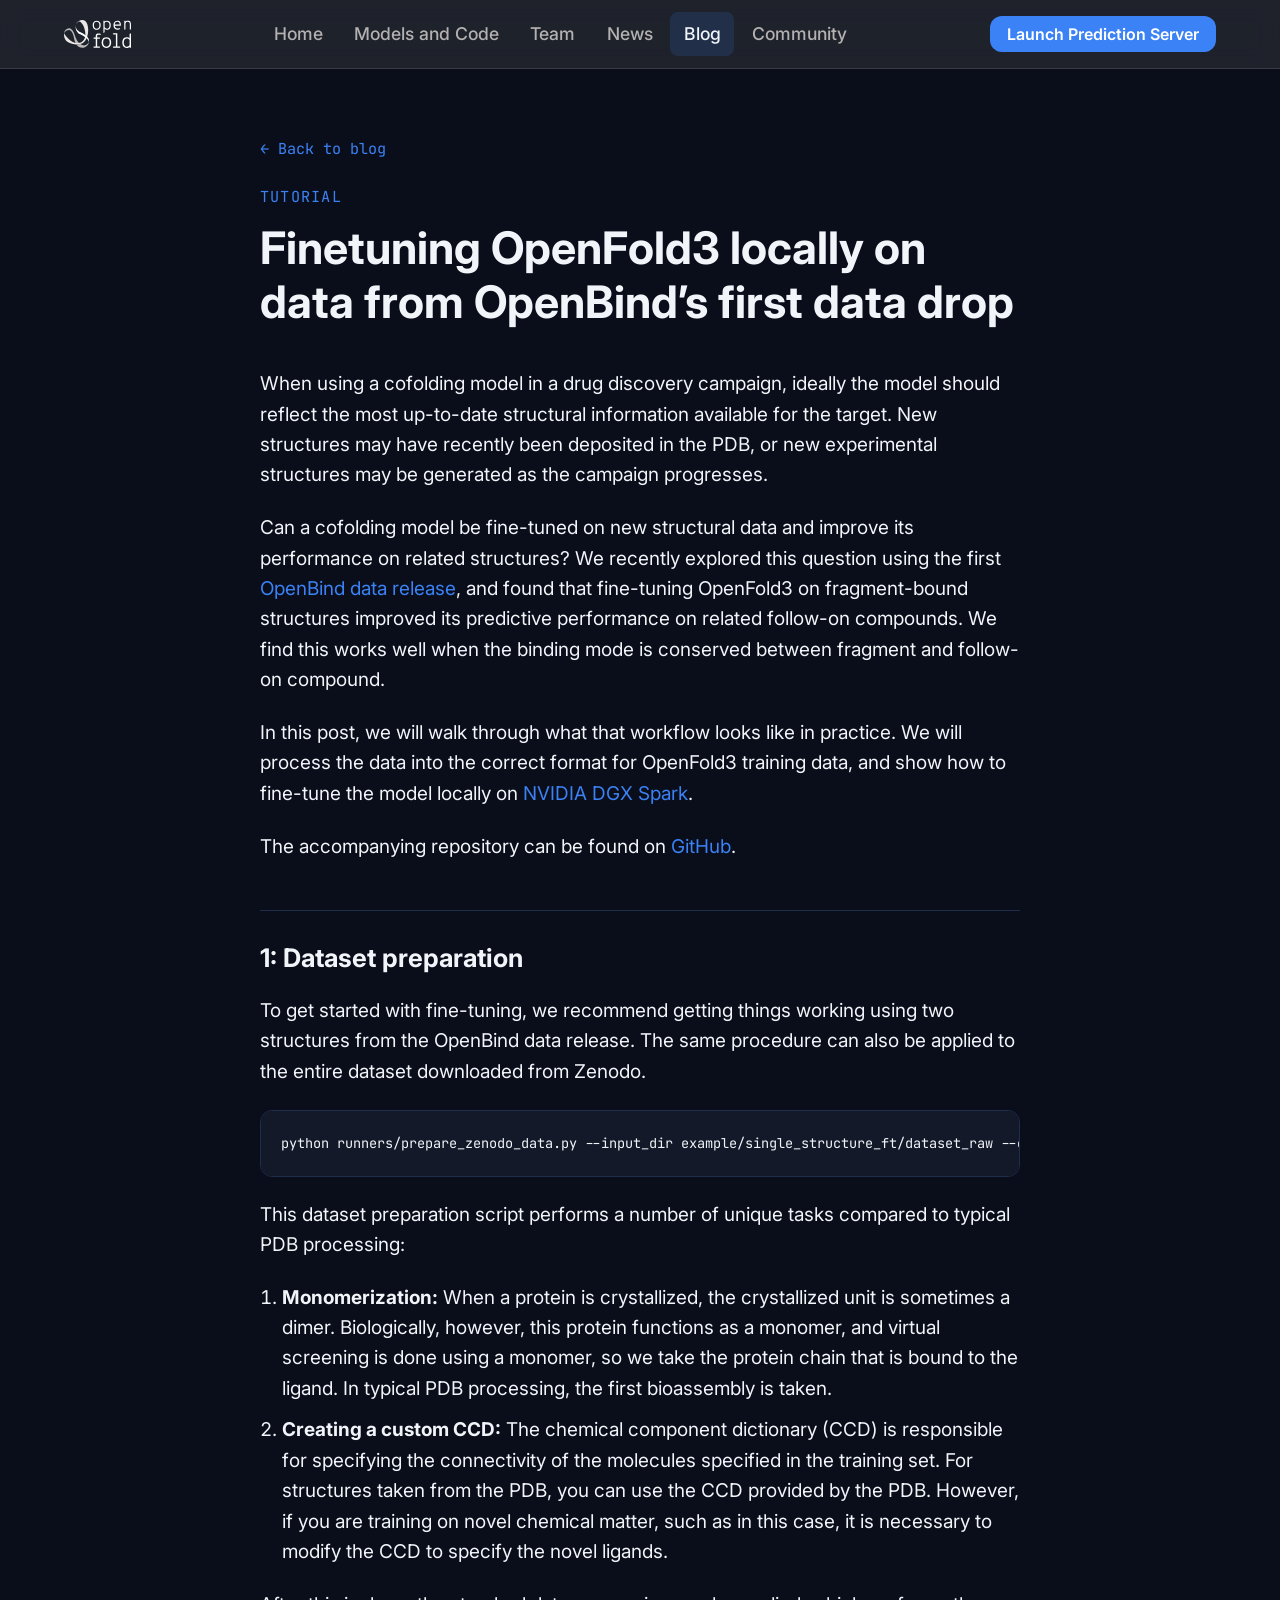
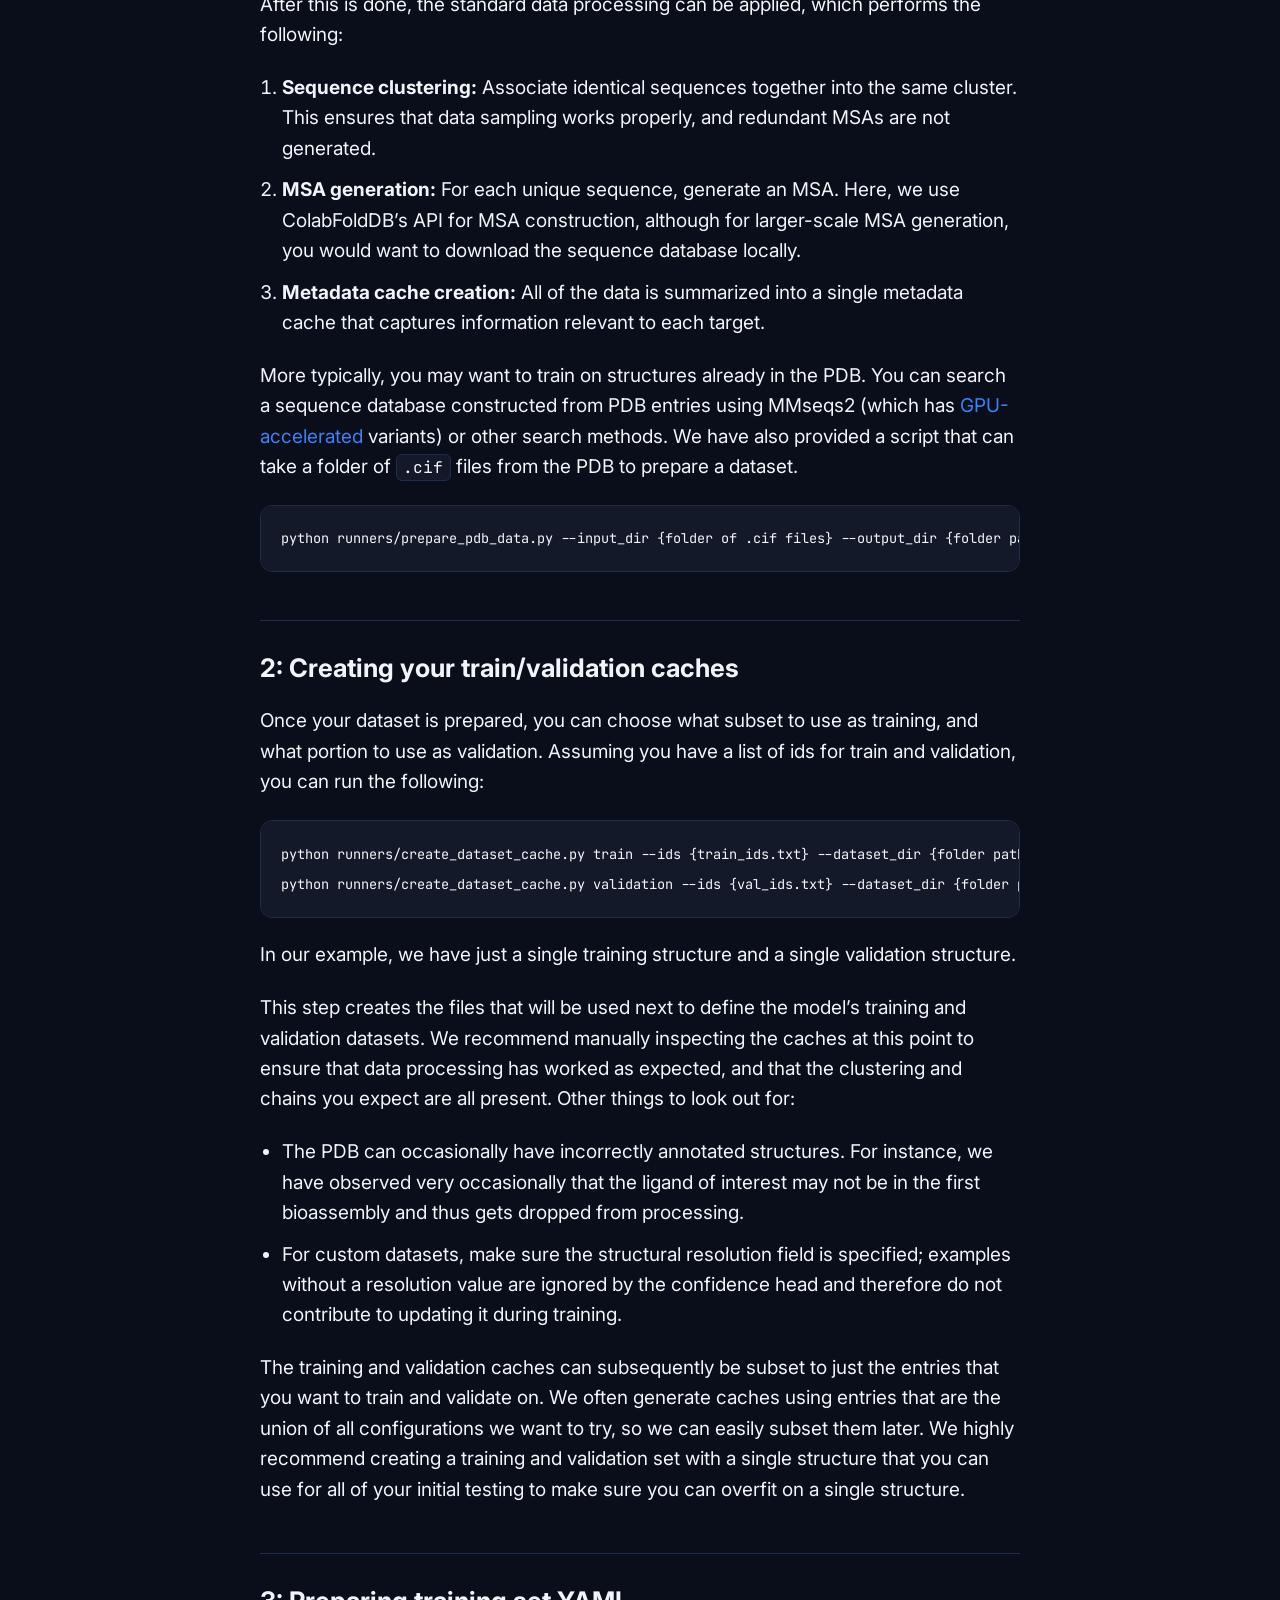
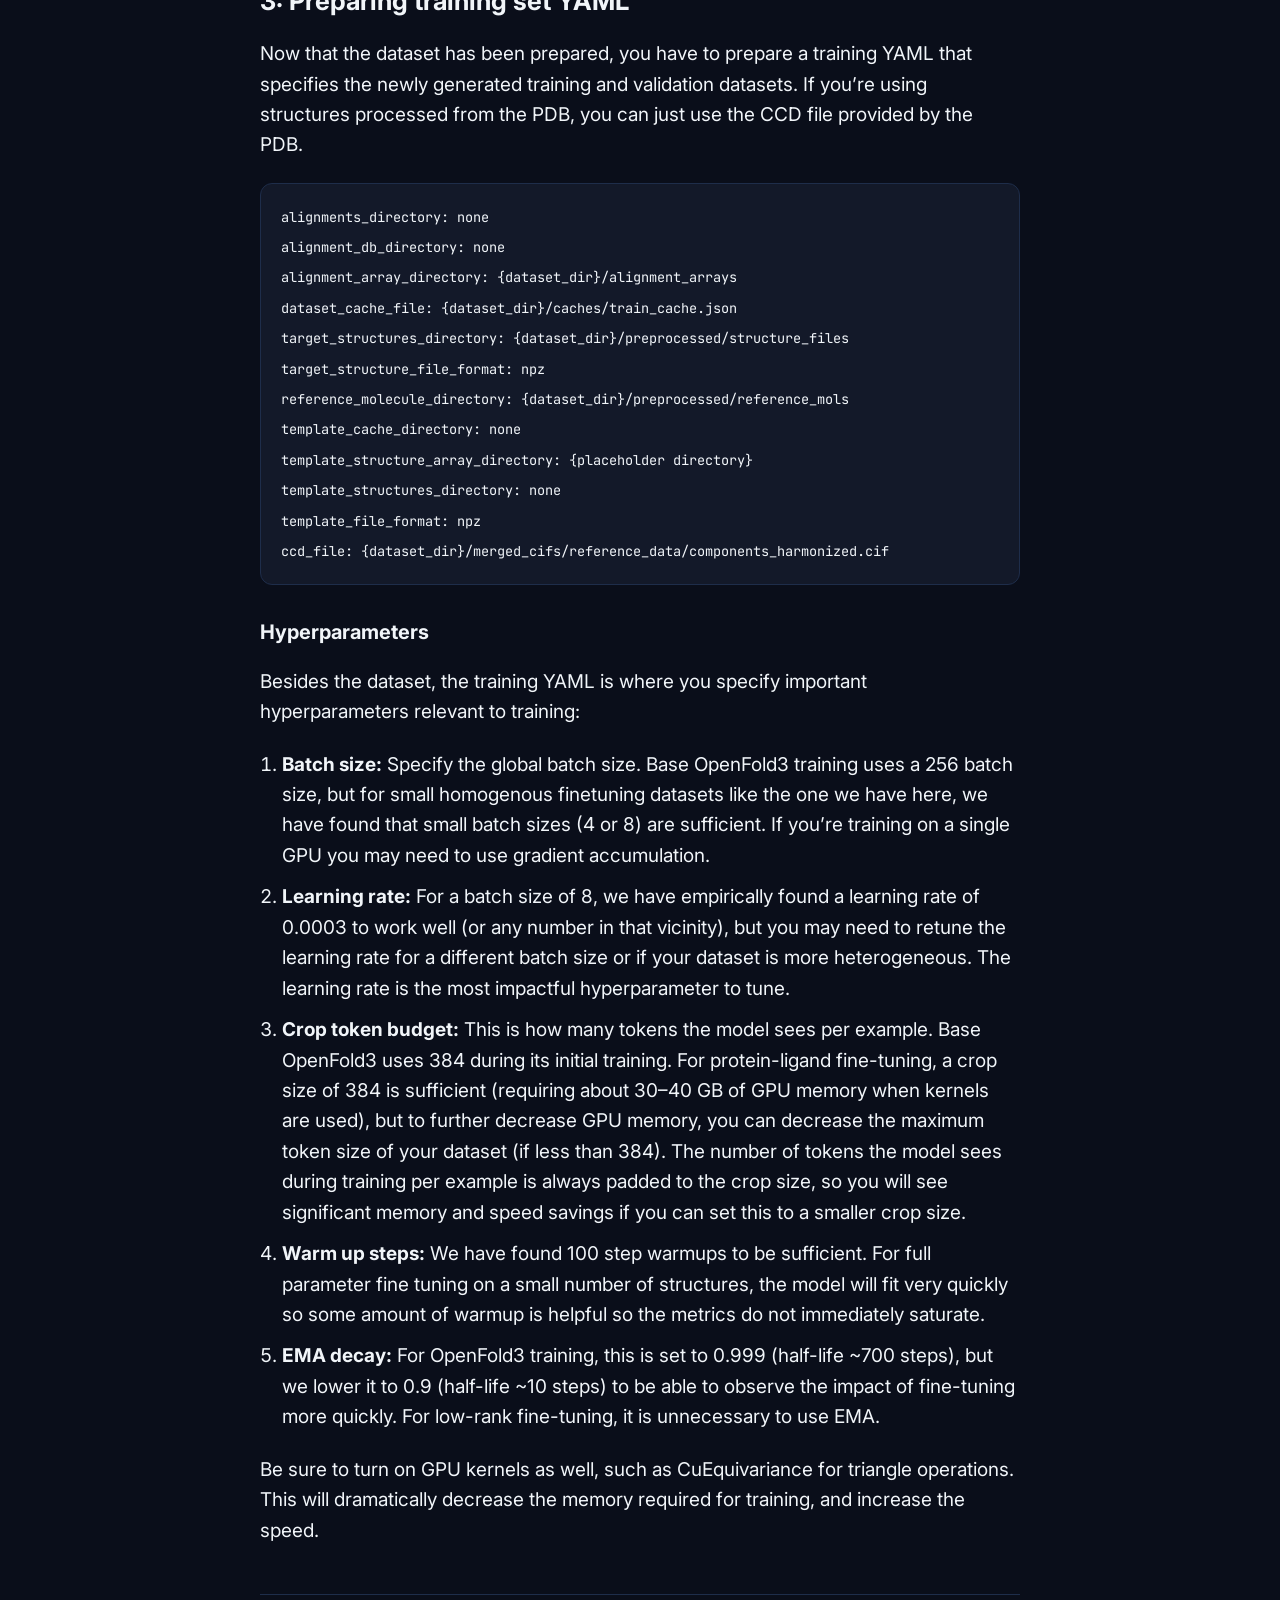
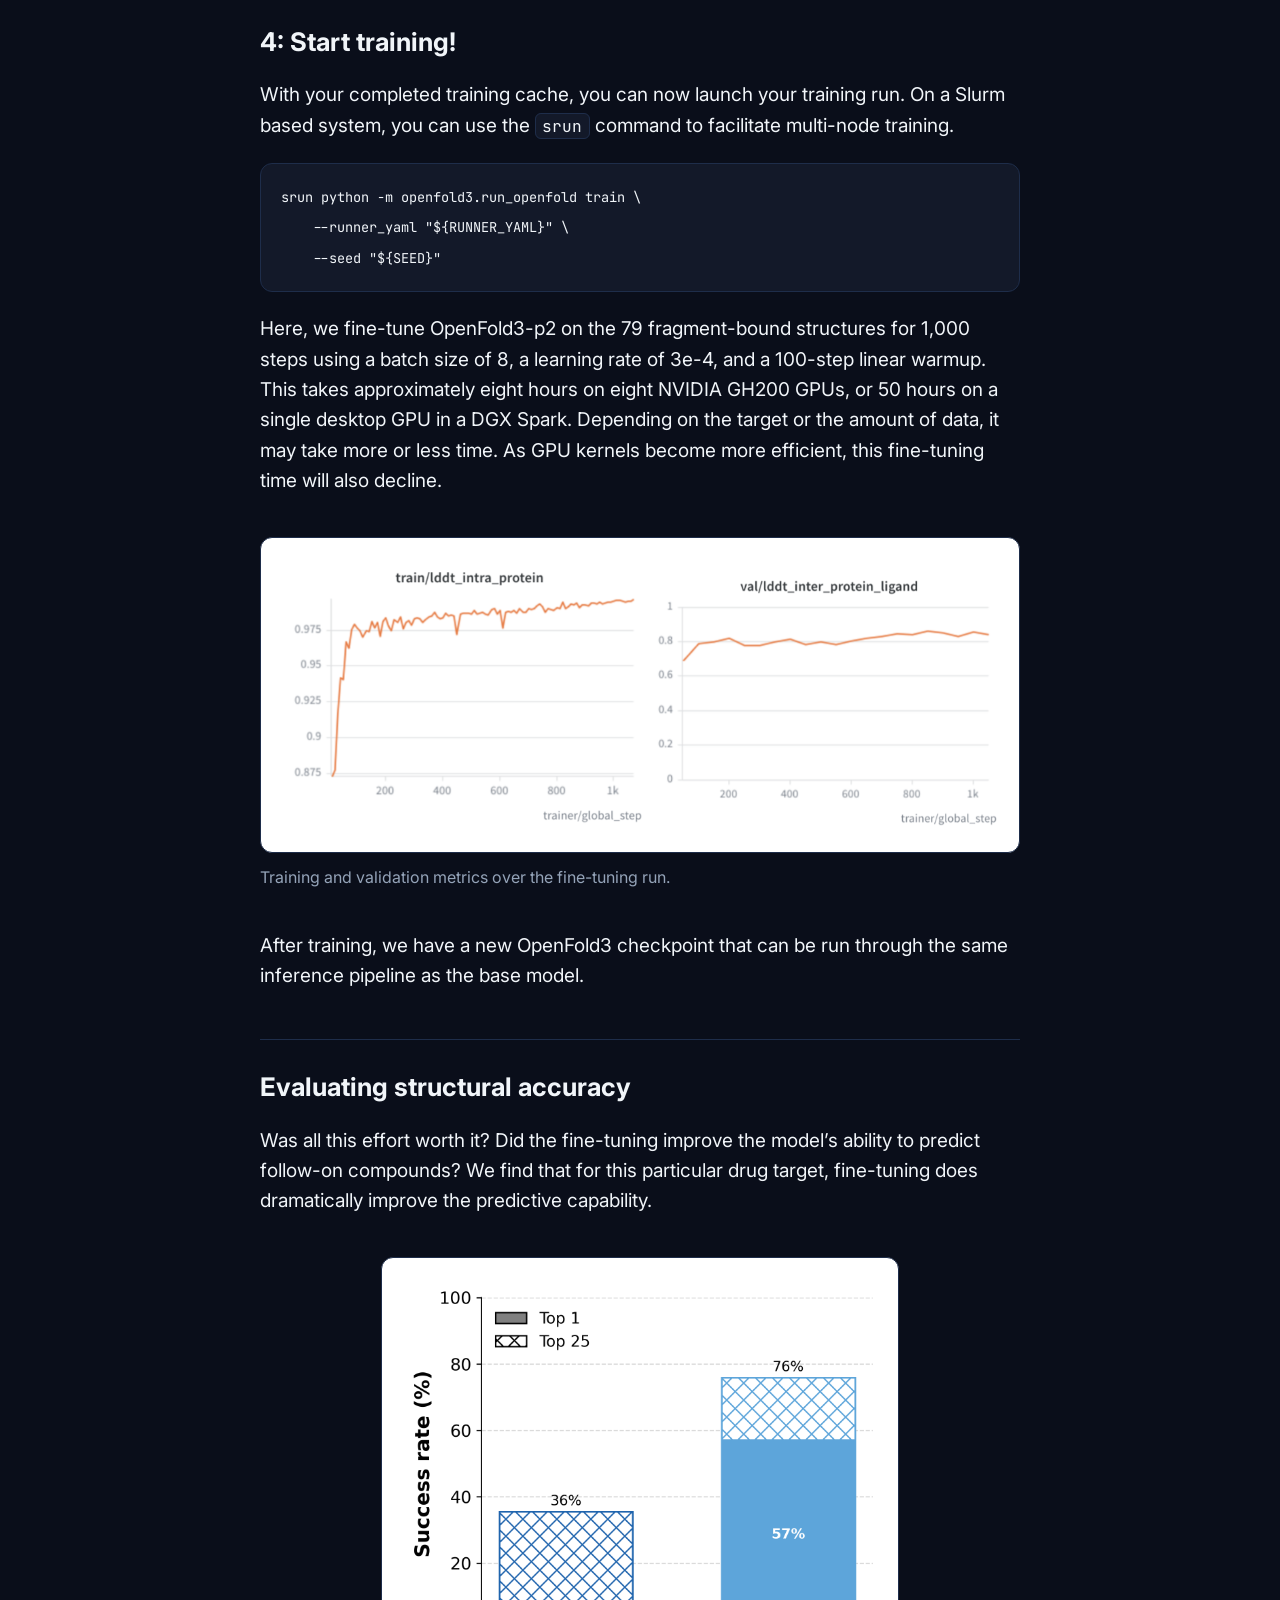
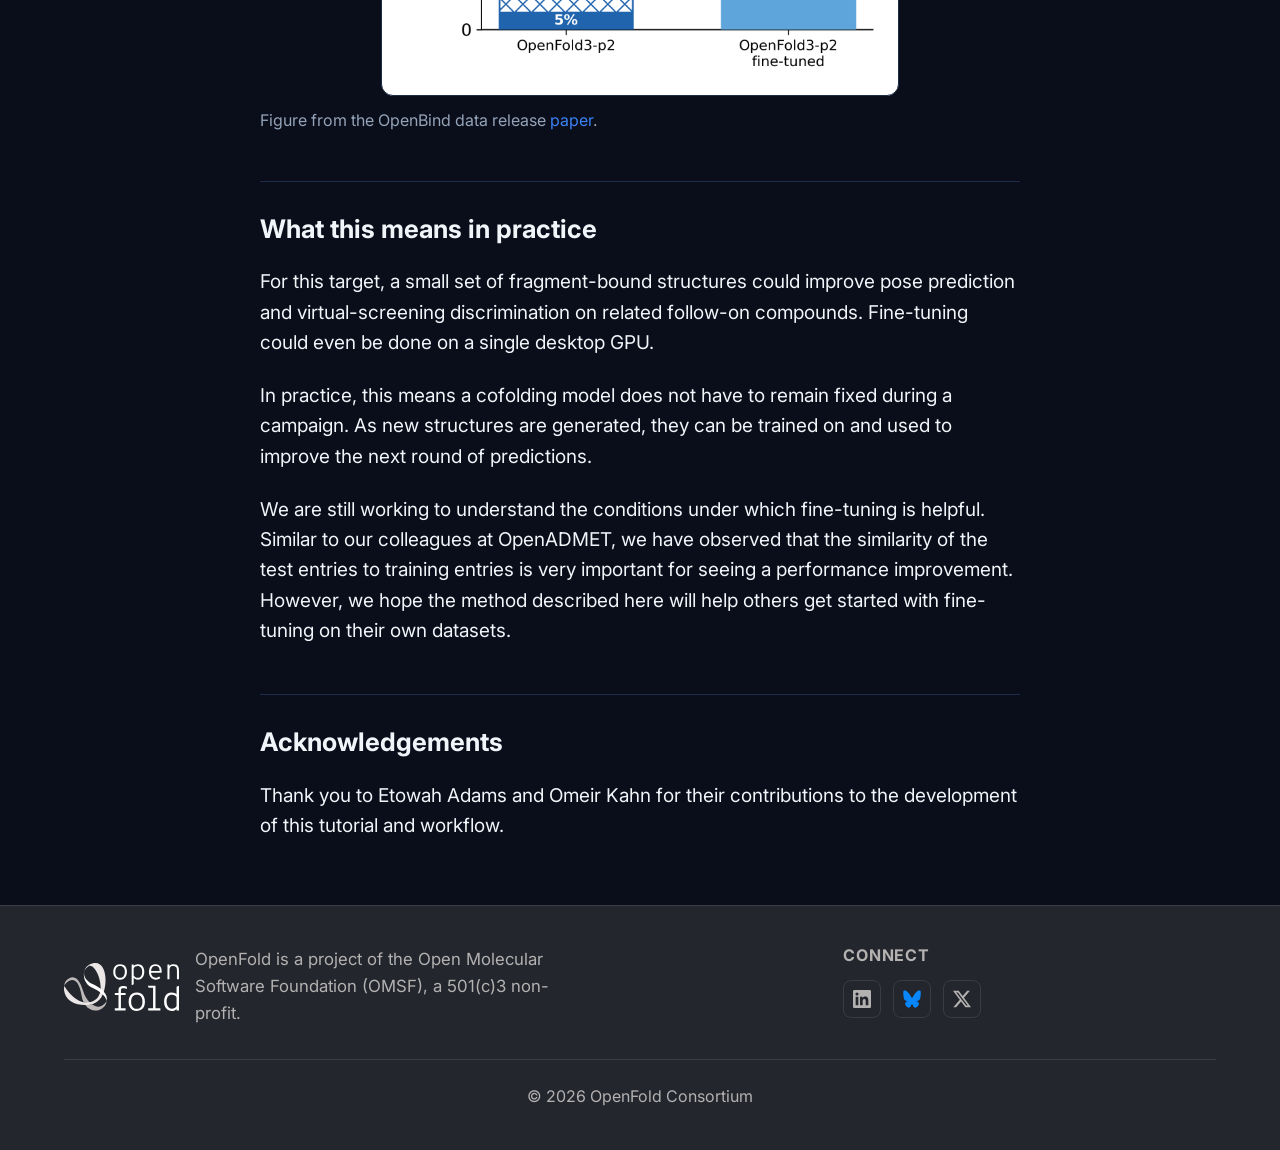
==== blog-finetuning-openfold3.html @ e6aee851 "Correct the fine-tuning learning rate to 3e-4 The training-run paragraph said 1e-3, contradicting th" ====
<!DOCTYPE html>
<html lang="en">
<head>
  <meta charset="UTF-8">
  <meta name="viewport" content="width=device-width, initial-scale=1.0">
  <title>Finetuning OpenFold3 locally on data from OpenBind&rsquo;s first data drop | OpenFold</title>
  <meta name="description" content="A tutorial on finetuning OpenFold3 locally on data from OpenBind's first data drop: dataset preparation, train/validation caches, training YAML, hyperparameters, and results.">
  <link rel="stylesheet" href="styles/main.css">
  <link rel="stylesheet" href="styles/nav.css">
</head>
<body>

<!-- ===================== NAV ===================== -->
<nav class="site-nav">
  <div class="site-nav__inner">
    <a class="site-nav__brand" href="index.html" aria-label="OpenFold home">
      <img src="assets/openFold-logo/white/svg/OpenFold-white.svg" alt="OpenFold">
    </a>
    <button class="site-nav__toggle" type="button" aria-label="Toggle navigation" aria-expanded="false" aria-controls="primary-menu">
      <span></span><span></span><span></span>
    </button>
    <div class="site-nav__menu" id="primary-menu">
      <ul class="site-nav__links">
        <li><a href="index.html">Home</a></li>
        <li><a href="science.html">Models and Code</a></li>
        <li><a href="team.html">Team</a></li>
        <li><a href="news.html">News</a></li>
        <li><a href="blog.html" class="is-active" aria-current="page">Blog</a></li>
        <li><a href="community.html">Community</a></li>
      </ul>
      <div class="site-nav__right">
        <a class="btn btn--primary btn--sm" href="https://portal.openfold.io/" target="_blank" rel="noopener noreferrer">Launch Prediction Server</a>
      </div>
    </div>
  </div>
</nav>

<main>
  <section class="section">
    <div class="container">
      <article class="article">
        <a class="article__back" href="blog.html">&larr; Back to blog</a>

        <header class="article__head">
          <span class="eyebrow">Tutorial</span>
          <h1>Finetuning OpenFold3 locally on data from OpenBind&rsquo;s first data drop</h1>
        </header>

        <div class="article__body">
          <p>When using a cofolding model in a drug discovery campaign, ideally the model should reflect the most up-to-date structural information available for the target. New structures may have recently been deposited in the PDB, or new experimental structures may be generated as the campaign progresses.</p>

          <p>Can a cofolding model be fine-tuned on new structural data and improve its performance on related structures? We recently explored this question using the first <a href="https://www.biorxiv.org/content/10.64898/2026.08.27.747600v1" target="_blank" rel="noopener noreferrer">OpenBind data release</a>, and found that fine-tuning OpenFold3 on fragment-bound structures improved its predictive performance on related follow-on compounds. We find this works well when the binding mode is conserved between fragment and follow-on compound.</p>

          <p>In this post, we will walk through what that workflow looks like in practice. We will process the data into the correct format for OpenFold3 training data, and show how to fine-tune the model locally on <a href="https://www.nvidia.com/en-us/products/workstations/dgx-spark/" target="_blank" rel="noopener noreferrer">NVIDIA DGX Spark</a>.</p>

          <p>The accompanying repository can be found on <a href="https://github.com/aqlaboratory/openfold3-finetuning-example" target="_blank" rel="noopener noreferrer">GitHub</a>.</p>

          <h2>1: Dataset preparation</h2>

          <p>To get started with fine-tuning, we recommend getting things working using two structures from the OpenBind data release. The same procedure can also be applied to the entire dataset downloaded from Zenodo.</p>

<pre><code>python runners/prepare_zenodo_data.py --input_dir example/single_structure_ft/dataset_raw --output_dir {folder path}</code></pre>

          <p>This dataset preparation script performs a number of unique tasks compared to typical PDB processing:</p>

          <ol>
            <li><strong>Monomerization:</strong> When a protein is crystallized, the crystallized unit is sometimes a dimer. Biologically, however, this protein functions as a monomer, and virtual screening is done using a monomer, so we take the protein chain that is bound to the ligand. In typical PDB processing, the first bioassembly is taken.</li>
            <li><strong>Creating a custom CCD:</strong> The chemical component dictionary (CCD) is responsible for specifying the connectivity of the molecules specified in the training set. For structures taken from the PDB, you can use the CCD provided by the PDB. However, if you are training on novel chemical matter, such as in this case, it is necessary to modify the CCD to specify the novel ligands.</li>
          </ol>

          <p>After this is done, the standard data processing can be applied, which performs the following:</p>

          <ol>
            <li><strong>Sequence clustering:</strong> Associate identical sequences together into the same cluster. This ensures that data sampling works properly, and redundant MSAs are not generated.</li>
            <li><strong>MSA generation:</strong> For each unique sequence, generate an MSA. Here, we use ColabFoldDB&rsquo;s API for MSA construction, although for larger-scale MSA generation, you would want to download the sequence database locally.</li>
            <li><strong>Metadata cache creation:</strong> All of the data is summarized into a single metadata cache that captures information relevant to each target.</li>
          </ol>

          <p>More typically, you may want to train on structures already in the PDB. You can search a sequence database constructed from PDB entries using MMseqs2 (which has <a href="https://developer.nvidia.com/blog/boost-alphafold2-protein-structure-prediction-with-gpu-accelerated-mmseqs2/" target="_blank" rel="noopener noreferrer">GPU-accelerated</a> variants) or other search methods. We have also provided a script that can take a folder of <code>.cif</code> files from the PDB to prepare a dataset.</p>

<pre><code>python runners/prepare_pdb_data.py --input_dir {folder of .cif files} --output_dir {folder path}</code></pre>

          <h2>2: Creating your train/validation caches</h2>

          <p>Once your dataset is prepared, you can choose what subset to use as training, and what portion to use as validation. Assuming you have a list of ids for train and validation, you can run the following:</p>

<pre><code>python runners/create_dataset_cache.py train --ids {train_ids.txt} --dataset_dir {folder path}
python runners/create_dataset_cache.py validation --ids {val_ids.txt} --dataset_dir {folder path}</code></pre>

          <p>In our example, we have just a single training structure and a single validation structure.</p>

          <p>This step creates the files that will be used next to define the model&rsquo;s training and validation datasets. We recommend manually inspecting the caches at this point to ensure that data processing has worked as expected, and that the clustering and chains you expect are all present. Other things to look out for:</p>

          <ul>
            <li>The PDB can occasionally have incorrectly annotated structures. For instance, we have observed very occasionally that the ligand of interest may not be in the first bioassembly and thus gets dropped from processing.</li>
            <li>For custom datasets, make sure the structural resolution field is specified; examples without a resolution value are ignored by the confidence head and therefore do not contribute to updating it during training.</li>
          </ul>

          <p>The training and validation caches can subsequently be subset to just the entries that you want to train and validate on. We often generate caches using entries that are the union of all configurations we want to try, so we can easily subset them later. We highly recommend creating a training and validation set with a single structure that you can use for all of your initial testing to make sure you can overfit on a single structure.</p>

          <h2>3: Preparing training set YAML</h2>

          <p>Now that the dataset has been prepared, you have to prepare a training YAML that specifies the newly generated training and validation datasets. If you&rsquo;re using structures processed from the PDB, you can just use the CCD file provided by the PDB.</p>

<pre><code>alignments_directory: none
alignment_db_directory: none
alignment_array_directory: {dataset_dir}/alignment_arrays
dataset_cache_file: {dataset_dir}/caches/train_cache.json
target_structures_directory: {dataset_dir}/preprocessed/structure_files
target_structure_file_format: npz
reference_molecule_directory: {dataset_dir}/preprocessed/reference_mols
template_cache_directory: none
template_structure_array_directory: {placeholder directory}
template_structures_directory: none
template_file_format: npz
ccd_file: {dataset_dir}/merged_cifs/reference_data/components_harmonized.cif</code></pre>

          <h3>Hyperparameters</h3>

          <p>Besides the dataset, the training YAML is where you specify important hyperparameters relevant to training:</p>

          <ol>
            <li><strong>Batch size:</strong> Specify the global batch size. Base OpenFold3 training uses a 256 batch size, but for small homogenous finetuning datasets like the one we have here, we have found that small batch sizes (4 or 8) are sufficient. If you&rsquo;re training on a single GPU you may need to use gradient accumulation.</li>
            <li><strong>Learning rate:</strong> For a batch size of 8, we have empirically found a learning rate of 0.0003 to work well (or any number in that vicinity), but you may need to retune the learning rate for a different batch size or if your dataset is more heterogeneous. The learning rate is the most impactful hyperparameter to tune.</li>
            <li><strong>Crop token budget:</strong> This is how many tokens the model sees per example. Base OpenFold3 uses 384 during its initial training. For protein-ligand fine-tuning, a crop size of 384 is sufficient (requiring about 30&ndash;40 GB of GPU memory when kernels are used), but to further decrease GPU memory, you can decrease the maximum token size of your dataset (if less than 384). The number of tokens the model sees during training per example is always padded to the crop size, so you will see significant memory and speed savings if you can set this to a smaller crop size.</li>
            <li><strong>Warm up steps:</strong> We have found 100 step warmups to be sufficient. For full parameter fine tuning on a small number of structures, the model will fit very quickly so some amount of warmup is helpful so the metrics do not immediately saturate.</li>
            <li><strong>EMA decay:</strong> For OpenFold3 training, this is set to 0.999 (half-life ~700 steps), but we lower it to 0.9 (half-life ~10 steps) to be able to observe the impact of fine-tuning more quickly. For low-rank fine-tuning, it is unnecessary to use EMA.</li>
          </ol>

          <p>Be sure to turn on GPU kernels as well, such as CuEquivariance for triangle operations. This will dramatically decrease the memory required for training, and increase the speed.</p>

          <h2>4: Start training!</h2>

          <p>With your completed training cache, you can now launch your training run. On a Slurm based system, you can use the <code>srun</code> command to facilitate multi-node training.</p>

<pre><code>srun python -m openfold3.run_openfold train \
    --runner_yaml "${RUNNER_YAML}" \
    --seed "${SEED}"</code></pre>

          <p>Here, we fine-tune OpenFold3-p2 on the 79 fragment-bound structures for 1,000 steps using a batch size of 8, a learning rate of 3e-4, and a 100-step linear warmup. This takes approximately eight hours on eight NVIDIA GH200 GPUs, or 50 hours on a single desktop GPU in a DGX Spark. Depending on the target or the amount of data, it may take more or less time. As GPU kernels become more efficient, this fine-tuning time will also decline.</p>

          <figure class="article__figure">
            <img src="assets/images/blog/of3-finetuning-training-curves.png" alt="Training and validation curves over 1,000 fine-tuning steps: train/lddt_intra_protein rises from 0.875 to about 0.99, and val/lddt_inter_protein_ligand rises to roughly 0.85.">
            <figcaption>Training and validation metrics over the fine-tuning run.</figcaption>
          </figure>

          <p>After training, we have a new OpenFold3 checkpoint that can be run through the same inference pipeline as the base model.</p>

          <h2>Evaluating structural accuracy</h2>

          <p>Was all this effort worth it? Did the fine-tuning improve the model&rsquo;s ability to predict follow-on compounds? We find that for this particular drug target, fine-tuning does dramatically improve the predictive capability.</p>

          <figure class="article__figure">
            <img src="assets/images/blog/of3-finetuning-success-rate.png" alt="Bar chart of success rate: base OpenFold3-p2 reaches 5% for Top 1 and 36% for Top 25, while the fine-tuned model reaches 57% for Top 1 and 76% for Top 25.">
            <figcaption>Figure from the OpenBind data release <a href="https://www.biorxiv.org/content/10.64898/2026.08.27.747600v1" target="_blank" rel="noopener noreferrer">paper</a>.</figcaption>
          </figure>

          <h2>What this means in practice</h2>

          <p>For this target, a small set of fragment-bound structures could improve pose prediction and virtual-screening discrimination on related follow-on compounds. Fine-tuning could even be done on a single desktop GPU.</p>

          <p>In practice, this means a cofolding model does not have to remain fixed during a campaign. As new structures are generated, they can be trained on and used to improve the next round of predictions.</p>

          <p>We are still working to understand the conditions under which fine-tuning is helpful. Similar to our colleagues at OpenADMET, we have observed that the similarity of the test entries to training entries is very important for seeing a performance improvement. However, we hope the method described here will help others get started with fine-tuning on their own datasets.</p>

          <h2>Acknowledgements</h2>

          <p>Thank you to Etowah Adams and Omeir Kahn for their contributions to the development of this tutorial and workflow.</p>
        </div>
      </article>
    </div>
  </section>
</main>

<!-- ===================== FOOTER ===================== -->
<footer class="site-footer">
  <div class="container">
    <div class="site-footer__grid">
      <div>
        <img class="site-footer__logo" src="assets/openFold-logo/white/svg/OpenFold-white.svg" alt="OpenFold">        <p>OpenFold is a project of the Open Molecular Software Foundation (OMSF), a 501(c)3 non-profit.</p>
      </div>
      <div>
        <h4>Connect</h4>
        <div class="footer-social">
          <a href="https://www.linkedin.com/company/openfold" target="_blank" rel="noopener noreferrer" aria-label="LinkedIn">
            <svg viewBox="0 0 24 24" aria-hidden="true"><path d="M20.45 20.45h-3.56v-5.57c0-1.33-.02-3.04-1.85-3.04-1.85 0-2.13 1.45-2.13 2.94v5.67H9.35V9h3.42v1.56h.05c.48-.9 1.64-1.85 3.37-1.85 3.6 0 4.27 2.37 4.27 5.46v6.28zM5.34 7.43a2.06 2.06 0 1 1 0-4.13 2.06 2.06 0 0 1 0 4.13zM7.12 20.45H3.55V9h3.57v11.45zM22.22 0H1.77C.79 0 0 .77 0 1.73v20.54C0 23.23.79 24 1.77 24h20.45c.98 0 1.78-.77 1.78-1.73V1.73C24 .77 23.2 0 22.22 0z"/></svg>
          </a>
          <a href="https://bsky.app/profile/openfold.io" target="_blank" rel="noopener noreferrer" aria-label="Bluesky">
            <img src="assets/images/Bluesky.png" alt="" width="18" height="18">
          </a>
          <a href="https://twitter.com/open_fold" target="_blank" rel="noopener noreferrer" aria-label="Twitter / X">
            <svg viewBox="0 0 24 24" aria-hidden="true"><path d="M18.9 1.15h3.68l-8.04 9.19L24 22.85h-7.41l-5.8-7.58-6.64 7.58H.46l8.6-9.83L0 1.15h7.6l5.24 6.93 6.06-6.93zm-1.29 19.5h2.04L6.49 3.24H4.3L17.61 20.65z"/></svg>
          </a>
        </div>
      </div>
    </div>
    <div class="site-footer__bottom">&copy; 2026 OpenFold Consortium</div>
  </div>
</footer>

<script src="js/nav.js"></script>
</body>
</html>
---- styles/main.css ----
/* ==========================================================================
   OpenFold Consortium, Shared Design System
   Imported by every page. Mobile-first; breakpoint at 768px.
   ========================================================================== */

@import url('https://fonts.googleapis.com/css2?family=Inter:wght@400;500;600;700;800&family=JetBrains+Mono:wght@400;500;600&display=swap');

:root {
  --color-bg: #0a0e1a;
  --color-surface: #131929;
  --color-border: #1e2d4a;
  --color-accent: #3b82f6;
  --color-accent-hover: #2563eb;
  --color-text-primary: #f1f5f9;
  --color-text-secondary: #94a3b8;
  --font-sans: 'Inter', system-ui, sans-serif;
  --font-mono: 'JetBrains Mono', 'Fira Code', monospace;
  --radius: 12px;
  --shadow: 0 4px 24px rgba(0, 0, 0, 0.4);

  /* Warm gray pulled from the OpenFold Ghost blog, used on the header + footer */
  --color-ghost-gray: #b4b1b1;
  --color-band: #23262d;
  --color-band-border: #393c44;

  --maxw: 1200px;
  --space: 1.5rem;
}

/* --- Reset ---------------------------------------------------------------- */
*,
*::before,
*::after {
  box-sizing: border-box;
  margin: 0;
  padding: 0;
}

html {
  scroll-behavior: smooth;
  -webkit-text-size-adjust: 100%;
}

body {
  font-family: var(--font-sans);
  font-size: 19px;
  line-height: 1.6;
  color: var(--color-text-primary);
  background-color: var(--color-bg);
  -webkit-font-smoothing: antialiased;
  -moz-osx-font-smoothing: grayscale;
  display: flex;
  flex-direction: column;
  min-height: 100vh;
}

img {
  max-width: 100%;
  display: block;
}

a {
  color: var(--color-accent);
  text-decoration: none;
  transition: color 0.18s ease;
}

a:hover {
  color: var(--color-accent-hover);
}

h1, h2, h3, h4, h5, h6 {
  line-height: 1.2;
  font-weight: 700;
  color: var(--color-text-primary);
}

/* --- Layout helpers ------------------------------------------------------- */
.container {
  width: 100%;
  max-width: var(--maxw);
  margin-inline: auto;
  padding-inline: var(--space);
}

main {
  flex: 1 0 auto;
}

.section {
  padding-block: 4rem;
}

.section--tight {
  padding-block: 2.5rem;
}

.section__head {
  max-width: 760px;
  margin-bottom: 2.5rem;
}

.section__head--center {
  margin-inline: auto;
  text-align: center;
}

.eyebrow {
  font-family: var(--font-mono);
  font-size: 0.95rem;
  letter-spacing: 0.08em;
  text-transform: uppercase;
  color: var(--color-accent);
  margin-bottom: 0.75rem;
  display: block;
}

.section h2 {
  font-size: clamp(1.9rem, 3.6vw, 2.6rem);
  margin-bottom: 0.75rem;
}

.section__lead {
  color: var(--color-text-secondary);
  font-size: 1.25rem;
}

.text-secondary {
  color: var(--color-text-secondary);
}

/* --- Buttons -------------------------------------------------------------- */
.btn {
  display: inline-flex;
  align-items: center;
  justify-content: center;
  gap: 0.5rem;
  font-family: var(--font-sans);
  font-size: 1.1rem;
  font-weight: 600;
  line-height: 1;
  padding: 0.8rem 1.4rem;
  border-radius: var(--radius);
  border: 1px solid transparent;
  cursor: pointer;
  transition: background-color 0.18s ease, border-color 0.18s ease, color 0.18s ease, transform 0.18s ease;
  white-space: nowrap;
}

.btn:hover {
  transform: translateY(-1px);
}

.btn--primary {
  background-color: var(--color-accent);
  color: #fff;
}

.btn--primary:hover {
  background-color: var(--color-accent-hover);
  color: #fff;
}

.btn--ghost {
  background-color: transparent;
  border-color: var(--color-border);
  color: var(--color-text-primary);
}

.btn--ghost:hover {
  border-color: var(--color-accent);
  color: var(--color-text-primary);
}

.btn--sm {
  padding: 0.55rem 1rem;
  font-size: 1rem;
}

.link-arrow {
  font-weight: 600;
  display: inline-flex;
  align-items: center;
  gap: 0.35rem;
}

.link-arrow::after {
  content: '\2192';
  transition: transform 0.18s ease;
}

.link-arrow:hover::after {
  transform: translateX(3px);
}

/* --- Badges --------------------------------------------------------------- */
.badge {
  display: inline-flex;
  align-items: center;
  font-family: var(--font-mono);
  font-size: 0.85rem;
  font-weight: 500;
  letter-spacing: 0.03em;
  padding: 0.28rem 0.6rem;
  border-radius: 999px;
  background-color: rgba(59, 130, 246, 0.12);
  color: var(--color-accent);
  border: 1px solid rgba(59, 130, 246, 0.3);
}

.badge--muted {
  background-color: rgba(148, 163, 184, 0.1);
  color: var(--color-text-secondary);
  border-color: var(--color-border);
}

/* --- Cards ---------------------------------------------------------------- */
.card {
  background-color: var(--color-surface);
  border: 1px solid var(--color-border);
  border-radius: var(--radius);
  padding: 1.6rem;
  display: flex;
  flex-direction: column;
  transition: transform 0.2s ease, box-shadow 0.2s ease, border-color 0.2s ease;
}

.card h3 {
  font-size: 1.4rem;
  margin-bottom: 0.6rem;
}

.card p {
  color: var(--color-text-secondary);
  font-size: 1.1rem;
  margin-bottom: 1rem;
}

.card--hover:hover {
  transform: translateY(-4px);
  box-shadow: var(--shadow);
  border-color: var(--color-accent);
}

.card__footer {
  margin-top: auto;
}

/* Generic responsive grids */
.grid {
  display: grid;
  gap: 1.5rem;
  grid-template-columns: 1fr;
}

@media (min-width: 768px) {
  .grid--2 { grid-template-columns: repeat(2, 1fr); }
  .grid--3 { grid-template-columns: repeat(3, 1fr); }
  .grid--4 { grid-template-columns: repeat(2, 1fr); }
}

@media (min-width: 1024px) {
  .grid--4 { grid-template-columns: repeat(4, 1fr); }
}

/* ==========================================================================
   Home, Hero
   ========================================================================== */
.hero {
  position: relative;
  padding-block: clamp(4rem, 12vw, 8rem);
  background:
    radial-gradient(1200px 500px at 70% -10%, rgba(59, 130, 246, 0.18), transparent 60%),
    radial-gradient(900px 600px at 0% 100%, rgba(37, 99, 235, 0.12), transparent 55%),
    var(--color-bg);
  overflow: hidden;
}

.hero__inner {
  max-width: 880px;
  margin-inline: auto;
  text-align: center;
}

/* Large, centered tagline logo */
.hero__logo {
  display: block;
  width: min(640px, 100%);
  height: auto;
  margin: 0 auto 1.75rem;
}

@media (max-width: 767px) {
  .hero__logo {
    margin-bottom: 1.25rem;
  }
}

.hero h1 {
  font-size: clamp(2.6rem, 6.5vw, 4.2rem);
  font-weight: 800;
  letter-spacing: -0.02em;
  margin-bottom: 1.25rem;
}

.hero__sub {
  font-size: clamp(1.25rem, 2.8vw, 1.55rem);
  color: var(--color-text-secondary);
  margin: 0 auto 2rem;
  max-width: 680px;
}

.hero__cta {
  display: flex;
  flex-wrap: wrap;
  justify-content: center;
  gap: 1rem;
}

/* Impact / stat bar */
.impact {
  border-top: 1px solid var(--color-border);
  border-bottom: 1px solid var(--color-border);
  background-color: var(--color-surface);
}

.impact__inner {
  display: grid;
  grid-template-columns: 1fr;
  gap: 1.5rem;
  padding-block: 2rem;
  text-align: center;
}

@media (min-width: 768px) {
  .impact__inner { grid-template-columns: repeat(3, 1fr); }
  .impact__item:not(:last-child) { border-right: 1px solid var(--color-border); }
}

.impact__stat {
  font-size: 1.8rem;
  font-weight: 800;
  color: var(--color-accent);
  font-family: var(--font-mono);
}

.impact__label {
  color: var(--color-text-secondary);
  font-size: 1.1rem;
}

/* News strip cards (home) */
.news-card__source,
.news-item__source {
  margin-bottom: 0.75rem;
}

.news-card h3 {
  font-size: 1.25rem;
}

/* ==========================================================================
   Members / logo grids
   ========================================================================== */
.logo-grid {
  display: grid;
  grid-template-columns: repeat(2, 1fr);
  gap: 1rem;
  align-items: stretch;
}

@media (min-width: 768px) {
  .logo-grid { grid-template-columns: repeat(4, 1fr); }
}

@media (min-width: 1024px) {
  .logo-grid { grid-template-columns: repeat(5, 1fr); }
}

.logo-grid--lg {
  gap: 1.25rem;
}

.logo-cell {
  display: flex;
  align-items: center;
  justify-content: center;
  padding: 1.25rem;
  background-color: #fff;
  border: 1px solid var(--color-border);
  border-radius: var(--radius);
  min-height: 96px;
  transition: transform 0.18s ease, box-shadow 0.18s ease;
}

.logo-cell:hover {
  transform: translateY(-3px);
  box-shadow: var(--shadow);
}

.logo-cell img {
  max-height: 56px;
  width: auto;
  object-fit: contain;
}

.logo-grid--lg .logo-cell {
  min-height: 120px;
}

.logo-grid--lg .logo-cell img {
  max-height: 70px;
}

/* Founders / supporters smaller rows */
.logo-row {
  display: grid;
  grid-template-columns: repeat(2, 1fr);
  gap: 1.25rem;
}

@media (min-width: 768px) {
  .logo-row { grid-template-columns: repeat(auto-fit, minmax(150px, 1fr)); }
}

/* ==========================================================================
   Contribute / 3-up CTA cards
   ========================================================================== */
.contribute-card ul {
  list-style: none;
  margin-bottom: 1.25rem;
}

.contribute-card li {
  position: relative;
  padding-left: 1.4rem;
  margin-bottom: 0.5rem;
  color: var(--color-text-secondary);
  font-size: 1.05rem;
}

.contribute-card li::before {
  content: '\2192';
  position: absolute;
  left: 0;
  color: var(--color-accent);
}

/* ==========================================================================
   Banner / callout
   ========================================================================== */
.banner {
  background: linear-gradient(120deg, var(--color-accent), var(--color-accent-hover));
  border-radius: var(--radius);
  padding: 2.5rem;
  text-align: center;
  color: #fff;
}

.banner h2 {
  color: #fff;
  margin-bottom: 0.75rem;
}

.banner p {
  color: rgba(255, 255, 255, 0.9);
  max-width: 620px;
  margin: 0 auto 1.5rem;
}

.banner .btn--primary {
  background-color: #fff;
  color: var(--color-accent-hover);
}

.banner .btn--primary:hover {
  background-color: rgba(255, 255, 255, 0.9);
  color: var(--color-accent-hover);
}

/* ==========================================================================
   Spotlight / events cards
   ========================================================================== */
.spotlight-card {
  position: relative;
  overflow: hidden;
}

.spotlight-card::after {
  content: '';
  position: absolute;
  inset: 0;
  pointer-events: none;
  background: radial-gradient(400px 200px at 100% 0%, rgba(59, 130, 246, 0.12), transparent 70%);
}

/* Event brand mark, pinned to the card's top-right corner. The white tile
   matches .logo-cell, since partner marks are dark artwork on a dark theme. */
.spotlight-card--branded {
  padding-right: 6.5rem;
}

.spotlight-card__logo {
  position: absolute;
  top: 1.6rem;
  right: 1.6rem;
  z-index: 1;
  display: flex;
  align-items: center;
  justify-content: center;
  padding: 0.6rem 0.75rem;
  background-color: #fff;
  border: 1px solid var(--color-border);
  border-radius: var(--radius);
}

.spotlight-card__logo img {
  height: 56px;
  width: auto;
}

/* Cards only get wide enough for the full-size mark past the 2-up grid */
@media (min-width: 1024px) {
  .spotlight-card--branded { padding-right: 7.5rem; }
  .spotlight-card__logo img { height: 72px; }
}

/* ==========================================================================
   Team
   ========================================================================== */
.team-section + .team-section {
  margin-top: 3rem;
}

.team-section > h2 {
  font-size: 1.65rem;
  margin-bottom: 1.5rem;
  padding-bottom: 0.6rem;
  border-bottom: 1px solid var(--color-border);
}

.team-grid {
  display: grid;
  grid-template-columns: repeat(2, 1fr);
  gap: 1.25rem;
}

@media (min-width: 768px) {
  .team-grid { grid-template-columns: repeat(3, 1fr); }
}

@media (min-width: 1024px) {
  .team-grid { grid-template-columns: repeat(4, 1fr); }
}

.person {
  background-color: var(--color-surface);
  border: 1px solid var(--color-border);
  border-radius: var(--radius);
  padding: 1.5rem 1.25rem;
  text-align: center;
  transition: transform 0.2s ease, box-shadow 0.2s ease, border-color 0.2s ease;
}

.person:hover {
  transform: translateY(-5px);
  box-shadow: var(--shadow);
  border-color: var(--color-accent);
}

.person__photo {
  width: 104px;
  height: 104px;
  margin: 0 auto 1rem;
  border-radius: 50%;
  overflow: hidden;
  border: 2px solid var(--color-border);
  background-color: var(--color-bg);
}

.person__photo img {
  width: 100%;
  height: 100%;
  object-fit: cover;
}

.person__name {
  font-size: 1.15rem;
  font-weight: 700;
  margin-bottom: 0.35rem;
}

.person__title {
  font-size: 1rem;
  color: var(--color-text-secondary);
  line-height: 1.45;
  margin-bottom: 0.9rem;
}

.person__linkedin {
  display: inline-flex;
  align-items: center;
  justify-content: center;
  width: 34px;
  height: 34px;
  border-radius: 8px;
  border: 1px solid var(--color-border);
  color: var(--color-text-secondary);
}

.person__linkedin:hover {
  border-color: var(--color-accent);
  color: var(--color-accent);
}

.person__linkedin svg {
  width: 16px;
  height: 16px;
  fill: currentColor;
}

/* ==========================================================================
   News archive
   ========================================================================== */
.news-list {
  display: grid;
  gap: 1.25rem;
  grid-template-columns: 1fr;
}

@media (min-width: 768px) {
  .news-list { grid-template-columns: repeat(2, 1fr); }
}

.news-item {
  background-color: var(--color-surface);
  border: 1px solid var(--color-border);
  border-radius: var(--radius);
  padding: 1.5rem;
  display: flex;
  flex-direction: column;
  transition: transform 0.2s ease, box-shadow 0.2s ease, border-color 0.2s ease;
}

.news-item:hover {
  transform: translateY(-3px);
  box-shadow: var(--shadow);
  border-color: var(--color-accent);
}

.news-item h2,
.news-item h3 {
  font-size: 1.3rem;
  margin-bottom: 0.6rem;
}

.news-item p {
  color: var(--color-text-secondary);
  font-size: 1.1rem;
  margin-bottom: 1rem;
}

.news-item .card__footer {
  margin-top: auto;
}

/* ==========================================================================
   Resources tiles
   ========================================================================== */
.tile {
  display: flex;
  flex-direction: column;
  gap: 0.4rem;
  padding: 1.4rem;
  background-color: var(--color-surface);
  border: 1px solid var(--color-border);
  border-radius: var(--radius);
  transition: transform 0.18s ease, border-color 0.18s ease;
}

.tile:hover {
  transform: translateY(-3px);
  border-color: var(--color-accent);
}

.tile strong {
  color: var(--color-text-primary);
  font-size: 1.25rem;
}

.tile span {
  color: var(--color-text-secondary);
  font-size: 1.05rem;
}

/* ==========================================================================
   Newsletter band
   ========================================================================== */
.newsletter {
  text-align: center;
  background-color: var(--color-surface);
  border: 1px solid var(--color-border);
  border-radius: var(--radius);
  padding: 3rem 1.5rem;
}

.newsletter h2 {
  margin-bottom: 0.75rem;
}

.newsletter p {
  color: var(--color-text-secondary);
  max-width: 560px;
  margin: 0 auto 1.5rem;
}

/* ==========================================================================
   Footer
   ========================================================================== */
.site-footer {
  flex-shrink: 0;
  background-color: var(--color-band);
  border-top: 1px solid var(--color-band-border);
  padding-block: 2.5rem;
}

.site-footer__logo {
  height: 48px;
  width: auto;
  flex-shrink: 0;
}

/* Logo + tagline side-by-side in the footer's first column */
.site-footer__grid > div:first-child {
  display: flex;
  align-items: center;
  gap: 1rem;
}

.site-footer__grid {
  display: grid;
  gap: 2rem;
  grid-template-columns: 1fr;
  align-items: start;
}

@media (min-width: 768px) {
  .site-footer__grid { grid-template-columns: 2fr 1fr; }
}

.site-footer p,
.site-footer a {
  font-size: 1.05rem;
}

.site-footer p {
  color: var(--color-ghost-gray);
  max-width: 36ch;
}

.site-footer h4 {
  font-size: 1rem;
  text-transform: uppercase;
  letter-spacing: 0.06em;
  color: var(--color-ghost-gray);
  margin-bottom: 0.9rem;
}

.footer-social {
  display: flex;
  gap: 0.75rem;
}

.footer-social a {
  display: inline-flex;
  align-items: center;
  justify-content: center;
  width: 38px;
  height: 38px;
  border-radius: 8px;
  border: 1px solid var(--color-band-border);
  color: var(--color-ghost-gray);
}

.footer-social a:hover {
  border-color: var(--color-accent);
  color: var(--color-accent);
}

.footer-social svg {
  width: 18px;
  height: 18px;
  fill: currentColor;
}

.footer-social img {
  width: 18px;
  height: 18px;
}

.site-footer__bottom {
  margin-top: 2rem;
  padding-top: 1.5rem;
  border-top: 1px solid var(--color-band-border);
  text-align: center;
  color: var(--color-ghost-gray);
  font-size: 1rem;
}

/* ==========================================================================
   Utilities
   ========================================================================== */
.stack > * + * { margin-top: 1rem; }
.mt-1 { margin-top: 1rem; }
.mt-2 { margin-top: 2rem; }
.mt-3 { margin-top: 3rem; }
.center { text-align: center; }
.mono { font-family: var(--font-mono); }
.visually-hidden {
  position: absolute;
  width: 1px; height: 1px;
  padding: 0; margin: -1px;
  overflow: hidden; clip: rect(0 0 0 0);
  white-space: nowrap; border: 0;
}

/* ==========================================================================
   Contact modal
   ========================================================================== */
.contact-modal[hidden] { display: none; }

.contact-modal {
  position: fixed;
  inset: 0;
  z-index: 1000;
  display: flex;
  align-items: center;
  justify-content: center;
  padding: 1.5rem;
}

.contact-modal__overlay {
  position: absolute;
  inset: 0;
  background: rgba(0, 0, 0, 0.6);
  backdrop-filter: blur(2px);
}

.contact-modal__dialog {
  position: relative;
  width: 100%;
  max-width: 440px;
  background-color: var(--color-surface);
  border: 1px solid var(--color-border);
  border-radius: var(--radius);
  box-shadow: var(--shadow);
  padding: 2rem;
  text-align: center;
  animation: contact-pop 0.18s ease-out;
}

@keyframes contact-pop {
  from { transform: translateY(8px) scale(0.98); opacity: 0; }
  to { transform: none; opacity: 1; }
}

.contact-modal__dialog h3 {
  font-size: 1.6rem;
  margin-bottom: 0.5rem;
}

.contact-modal__dialog > p {
  color: var(--color-text-secondary);
  margin-bottom: 1.25rem;
}

.contact-modal__close {
  position: absolute;
  top: 0.75rem;
  right: 0.9rem;
  background: transparent;
  border: none;
  color: var(--color-text-secondary);
  font-size: 1.7rem;
  line-height: 1;
  cursor: pointer;
}

.contact-modal__close:hover { color: var(--color-text-primary); }

.contact-modal__email {
  display: flex;
  flex-wrap: wrap;
  align-items: center;
  justify-content: center;
  gap: 0.75rem;
  padding: 1.1rem 1.25rem;
  margin-bottom: 1.25rem;
  background-color: var(--color-bg);
  border: 1px solid var(--color-accent);
  border-radius: var(--radius);
}

.contact-modal__address {
  font-size: 1.4rem;
  font-weight: 600;
  color: var(--color-text-primary);
  word-break: break-all;
}

/* ==========================================================================
   Newsletter modal (inline PDF viewer)
   ========================================================================== */
.newsletter-modal[hidden] { display: none; }

.newsletter-modal {
  position: fixed;
  inset: 0;
  z-index: 1000;
  display: flex;
  align-items: center;
  justify-content: center;
  padding: 1.5rem;
}

.newsletter-modal__overlay {
  position: absolute;
  inset: 0;
  background: rgba(0, 0, 0, 0.6);
  backdrop-filter: blur(2px);
}

.newsletter-modal__dialog {
  position: relative;
  display: flex;
  flex-direction: column;
  width: 100%;
  max-width: 960px;
  height: 90vh;
  background-color: var(--color-surface);
  border: 1px solid var(--color-border);
  border-radius: var(--radius);
  box-shadow: var(--shadow);
  overflow: hidden;
  animation: contact-pop 0.18s ease-out;
}

.newsletter-modal__head {
  display: flex;
  align-items: center;
  justify-content: space-between;
  gap: 1rem;
  padding: 1rem 1.25rem;
  border-bottom: 1px solid var(--color-border);
}

.newsletter-modal__head h3 {
  font-size: 1.3rem;
  margin: 0;
}

.newsletter-modal__actions {
  display: flex;
  align-items: center;
  gap: 0.75rem;
  flex-shrink: 0;
}

.newsletter-modal__close {
  background: transparent;
  border: none;
  color: var(--color-text-secondary);
  font-size: 1.7rem;
  line-height: 1;
  cursor: pointer;
}

.newsletter-modal__close:hover { color: var(--color-text-primary); }

.newsletter-modal__frame {
  flex: 1;
  width: 100%;
  border: none;
  background-color: var(--color-bg);
}

/* --- Article (blog post) --------------------------------------------------- */
.article {
  max-width: 760px;
  margin-inline: auto;
}

.article__head {
  margin-bottom: 2.5rem;
}

.article__head h1 {
  font-size: clamp(2rem, 4vw, 2.8rem);
  margin-bottom: 1rem;
}

.article__meta {
  color: var(--color-text-secondary);
  font-size: 1rem;
  font-family: var(--font-mono);
}

.article__body > * + * {
  margin-top: 1.4rem;
}

.article__body h2 {
  font-size: 1.6rem;
  margin-top: 3rem;
  padding-top: 2rem;
  border-top: 1px solid var(--color-border);
}

.article__body h3 {
  font-size: 1.25rem;
  margin-top: 2.2rem;
}

.article__body ul,
.article__body ol {
  padding-left: 1.4rem;
}

.article__body li + li {
  margin-top: 0.7rem;
}

.article__body pre {
  background-color: var(--color-surface);
  border: 1px solid var(--color-border);
  border-radius: var(--radius);
  padding: 1.1rem 1.25rem;
  overflow-x: auto;
}

.article__body pre code {
  font-family: var(--font-mono);
  font-size: 0.85rem;
  line-height: 1.7;
  color: var(--color-text-primary);
  white-space: pre;
}

.article__body :not(pre) > code {
  font-family: var(--font-mono);
  font-size: 0.85em;
  background-color: var(--color-surface);
  border: 1px solid var(--color-border);
  border-radius: 6px;
  padding: 0.1em 0.4em;
}

.article__figure {
  margin-block: 2.5rem;
}

.article__figure img {
  width: auto;
  max-width: 100%;
  margin-inline: auto;
  background-color: #ffffff;
  border: 1px solid var(--color-border);
  border-radius: var(--radius);
  padding: 1rem;
}

.article__figure figcaption {
  margin-top: 0.75rem;
  color: var(--color-text-secondary);
  font-size: 1rem;
}

.article__back {
  display: inline-block;
  margin-bottom: 1.5rem;
  font-family: var(--font-mono);
  font-size: 0.95rem;
}
---- styles/nav.css ----
/* ==========================================================================
   OpenFold, Sticky navigation
   ========================================================================== */

.site-nav {
  position: sticky;
  top: 0;
  z-index: 100;
  background-color: rgba(35, 38, 45, 0.85);
  backdrop-filter: saturate(180%) blur(12px);
  -webkit-backdrop-filter: saturate(180%) blur(12px);
  border-bottom: 1px solid var(--color-band-border);
}

.site-nav__inner {
  max-width: var(--maxw);
  margin-inline: auto;
  padding: 0.75rem var(--space);
  display: flex;
  align-items: center;
  justify-content: space-between;
  gap: 1rem;
}

.site-nav__brand {
  display: inline-flex;
  align-items: center;
  flex-shrink: 0;
}

.site-nav__brand img {
  height: 28px;
  width: auto;
}

.site-nav__brand-text {
  font-weight: 800;
  font-size: 1.35rem;
  letter-spacing: -0.02em;
  color: var(--color-text-primary);
}

/* Center links */
.site-nav__links {
  display: flex;
  align-items: center;
  gap: 0.25rem;
  list-style: none;
}

.site-nav__links a {
  display: block;
  padding: 0.5rem 0.85rem;
  border-radius: 8px;
  color: var(--color-ghost-gray);
  font-size: 1.1rem;
  font-weight: 500;
  transition: color 0.18s ease, background-color 0.18s ease;
}

.site-nav__links a:hover {
  color: var(--color-text-primary);
  background-color: rgba(148, 163, 184, 0.08);
}

.site-nav__links a.is-active {
  color: var(--color-text-primary);
  background-color: rgba(59, 130, 246, 0.15);
}

.site-nav__right {
  display: flex;
  align-items: center;
  gap: 0.75rem;
  flex-shrink: 0;
}

/* Hamburger toggle */
.site-nav__toggle {
  display: none;
  flex-direction: column;
  justify-content: center;
  gap: 5px;
  width: 42px;
  height: 42px;
  padding: 0;
  background: transparent;
  border: 1px solid var(--color-border);
  border-radius: 8px;
  cursor: pointer;
}

.site-nav__toggle span {
  display: block;
  width: 20px;
  height: 2px;
  margin-inline: auto;
  background-color: var(--color-text-primary);
  transition: transform 0.2s ease, opacity 0.2s ease;
}

.site-nav__toggle[aria-expanded='true'] span:nth-child(1) {
  transform: translateY(7px) rotate(45deg);
}

.site-nav__toggle[aria-expanded='true'] span:nth-child(2) {
  opacity: 0;
}

.site-nav__toggle[aria-expanded='true'] span:nth-child(3) {
  transform: translateY(-7px) rotate(-45deg);
}

/* --- Mobile (< 768px) ----------------------------------------------------- */
@media (max-width: 767px) {
  .site-nav__toggle {
    display: flex;
    order: 3;
  }

  .site-nav__menu {
    position: absolute;
    left: 0;
    right: 0;
    top: 100%;
    background-color: var(--color-band);
    border-bottom: 1px solid var(--color-band-border);
    flex-direction: column;
    align-items: stretch;
    gap: 0;
    padding: 0.75rem var(--space) 1.25rem;
    display: none;
  }

  .site-nav__menu.is-open {
    display: flex;
  }

  .site-nav__links {
    flex-direction: column;
    align-items: stretch;
    gap: 0.15rem;
    width: 100%;
  }

  .site-nav__links a {
    padding: 0.75rem 0.85rem;
    font-size: 1.15rem;
  }

  .site-nav__right {
    margin-top: 0.75rem;
    width: 100%;
  }

  .site-nav__right .btn {
    width: 100%;
  }
}

/* On desktop the menu is always visible; toggle hidden */
@media (min-width: 768px) {
  .site-nav__menu {
    display: flex !important;
    flex: 1;
    align-items: center;
    gap: 1rem;
  }

  /* Center the link group; push the Launch Portal button to the far right */
  .site-nav__links {
    margin-inline: auto;
  }
}
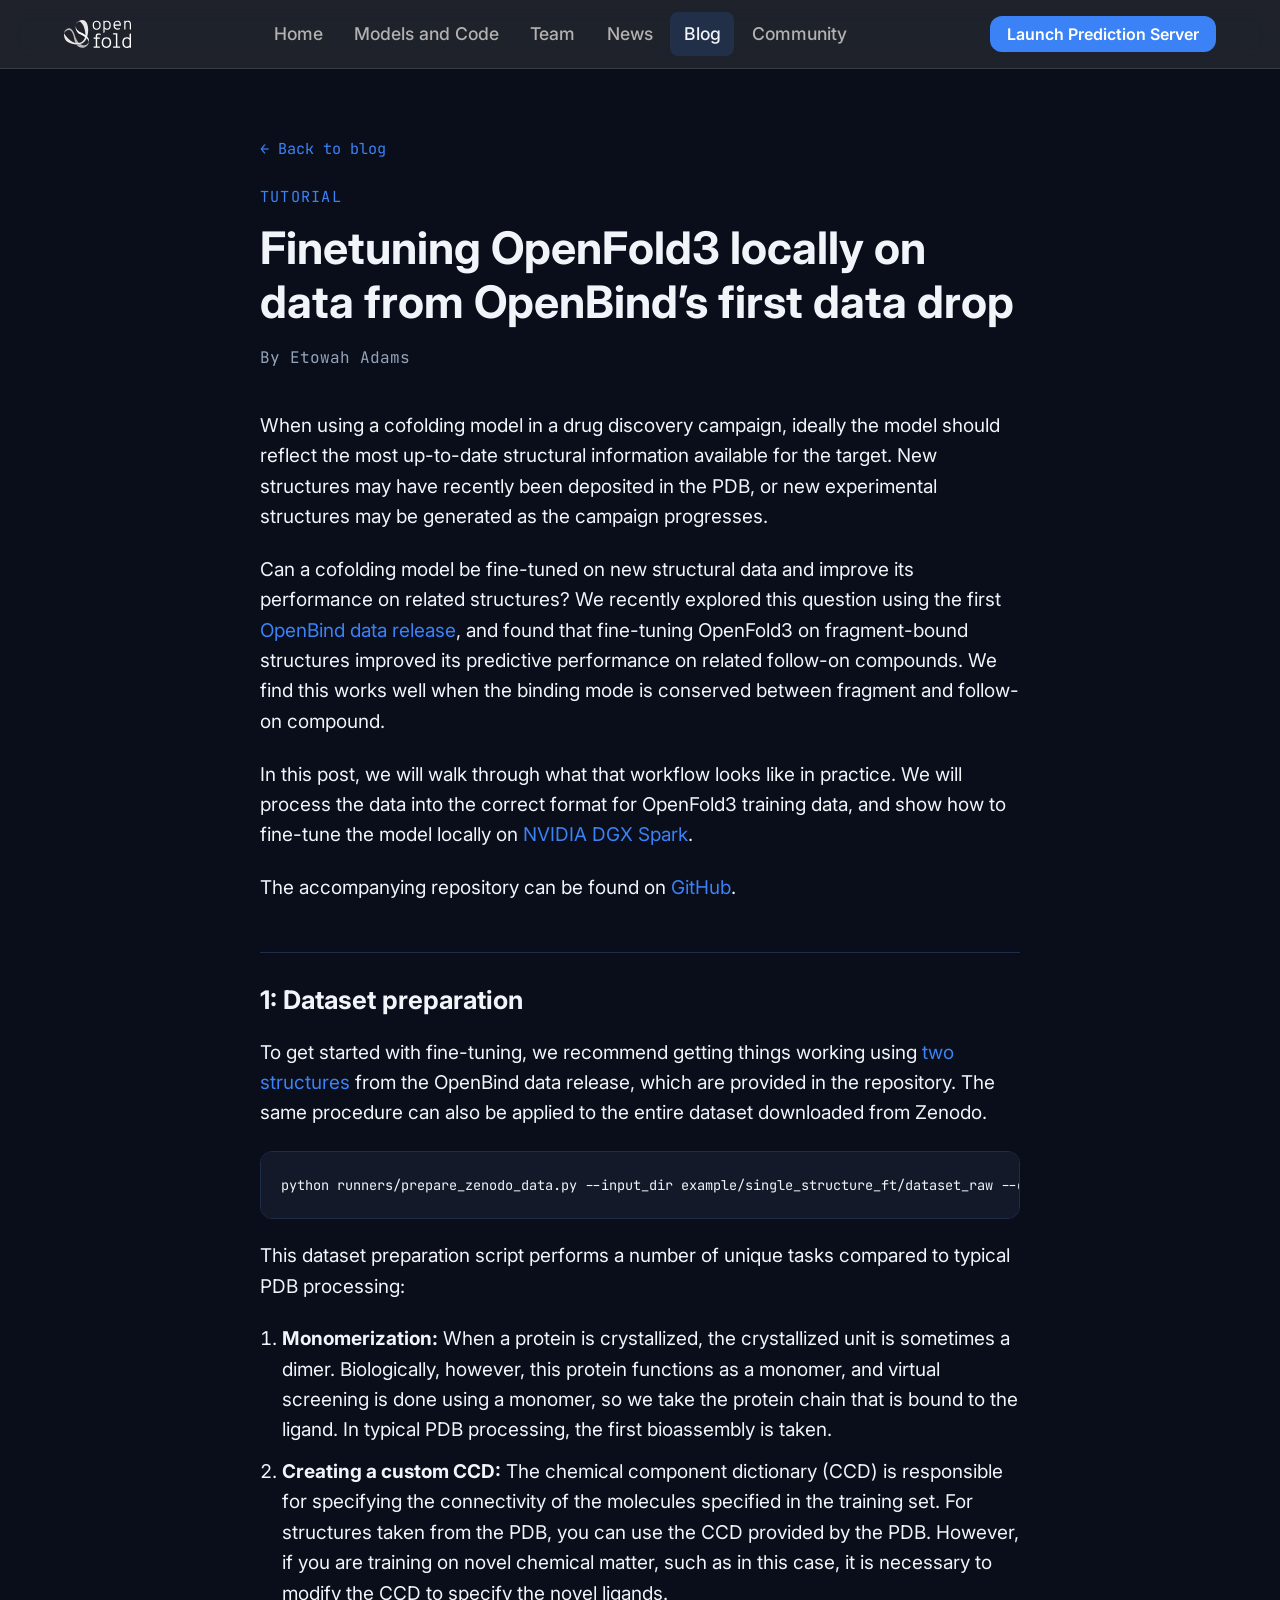
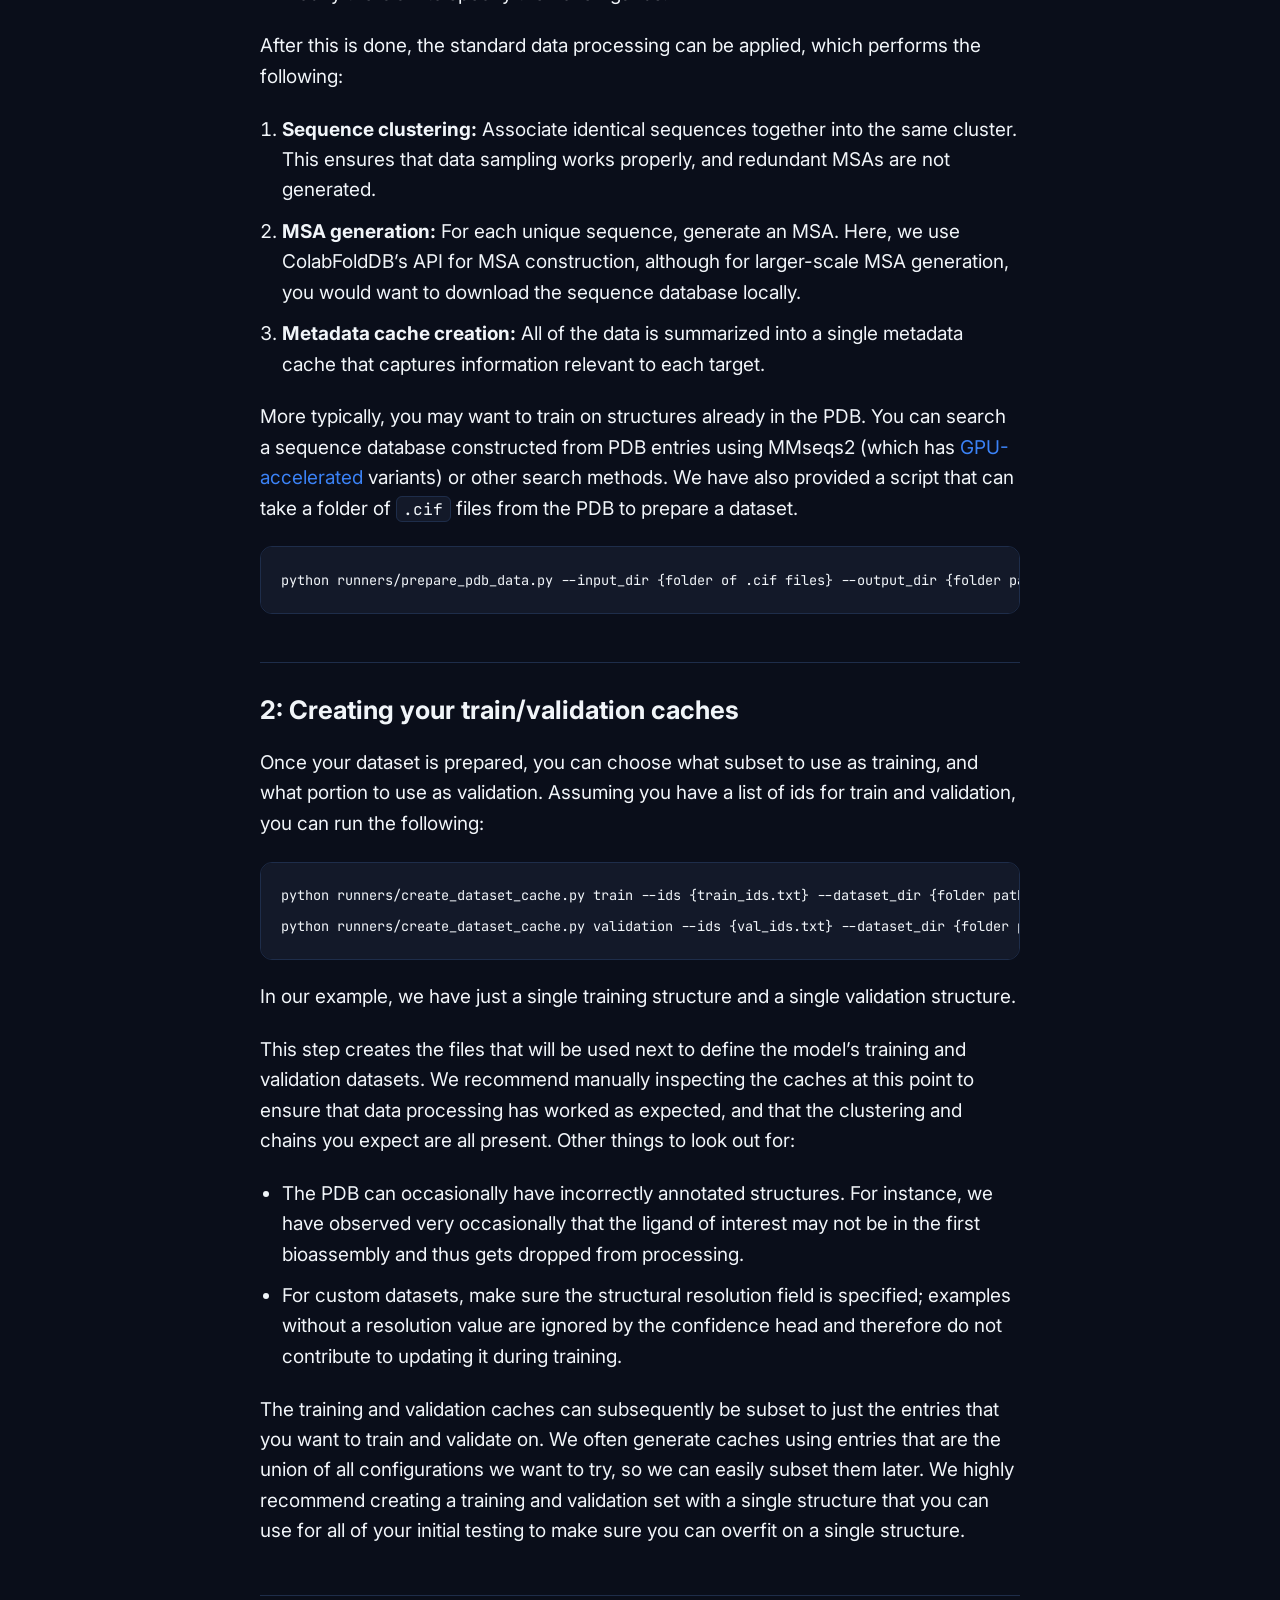
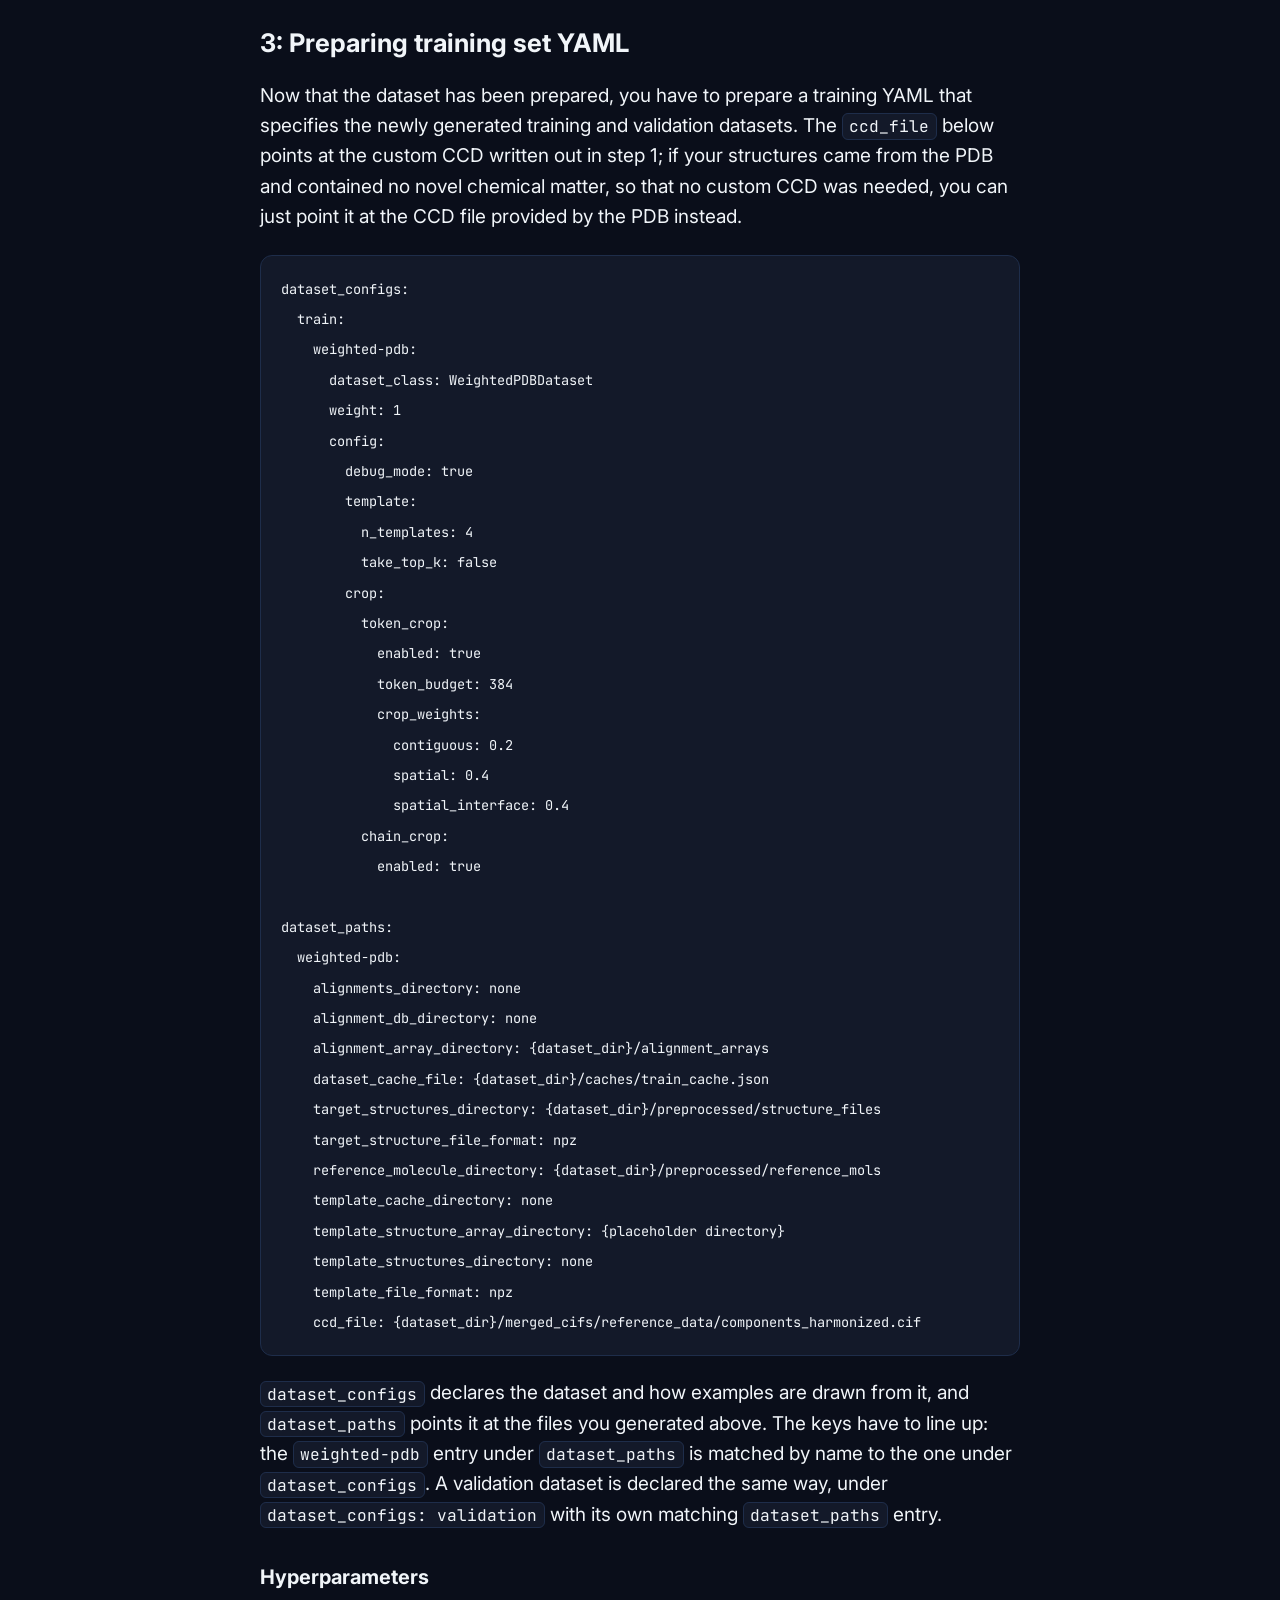
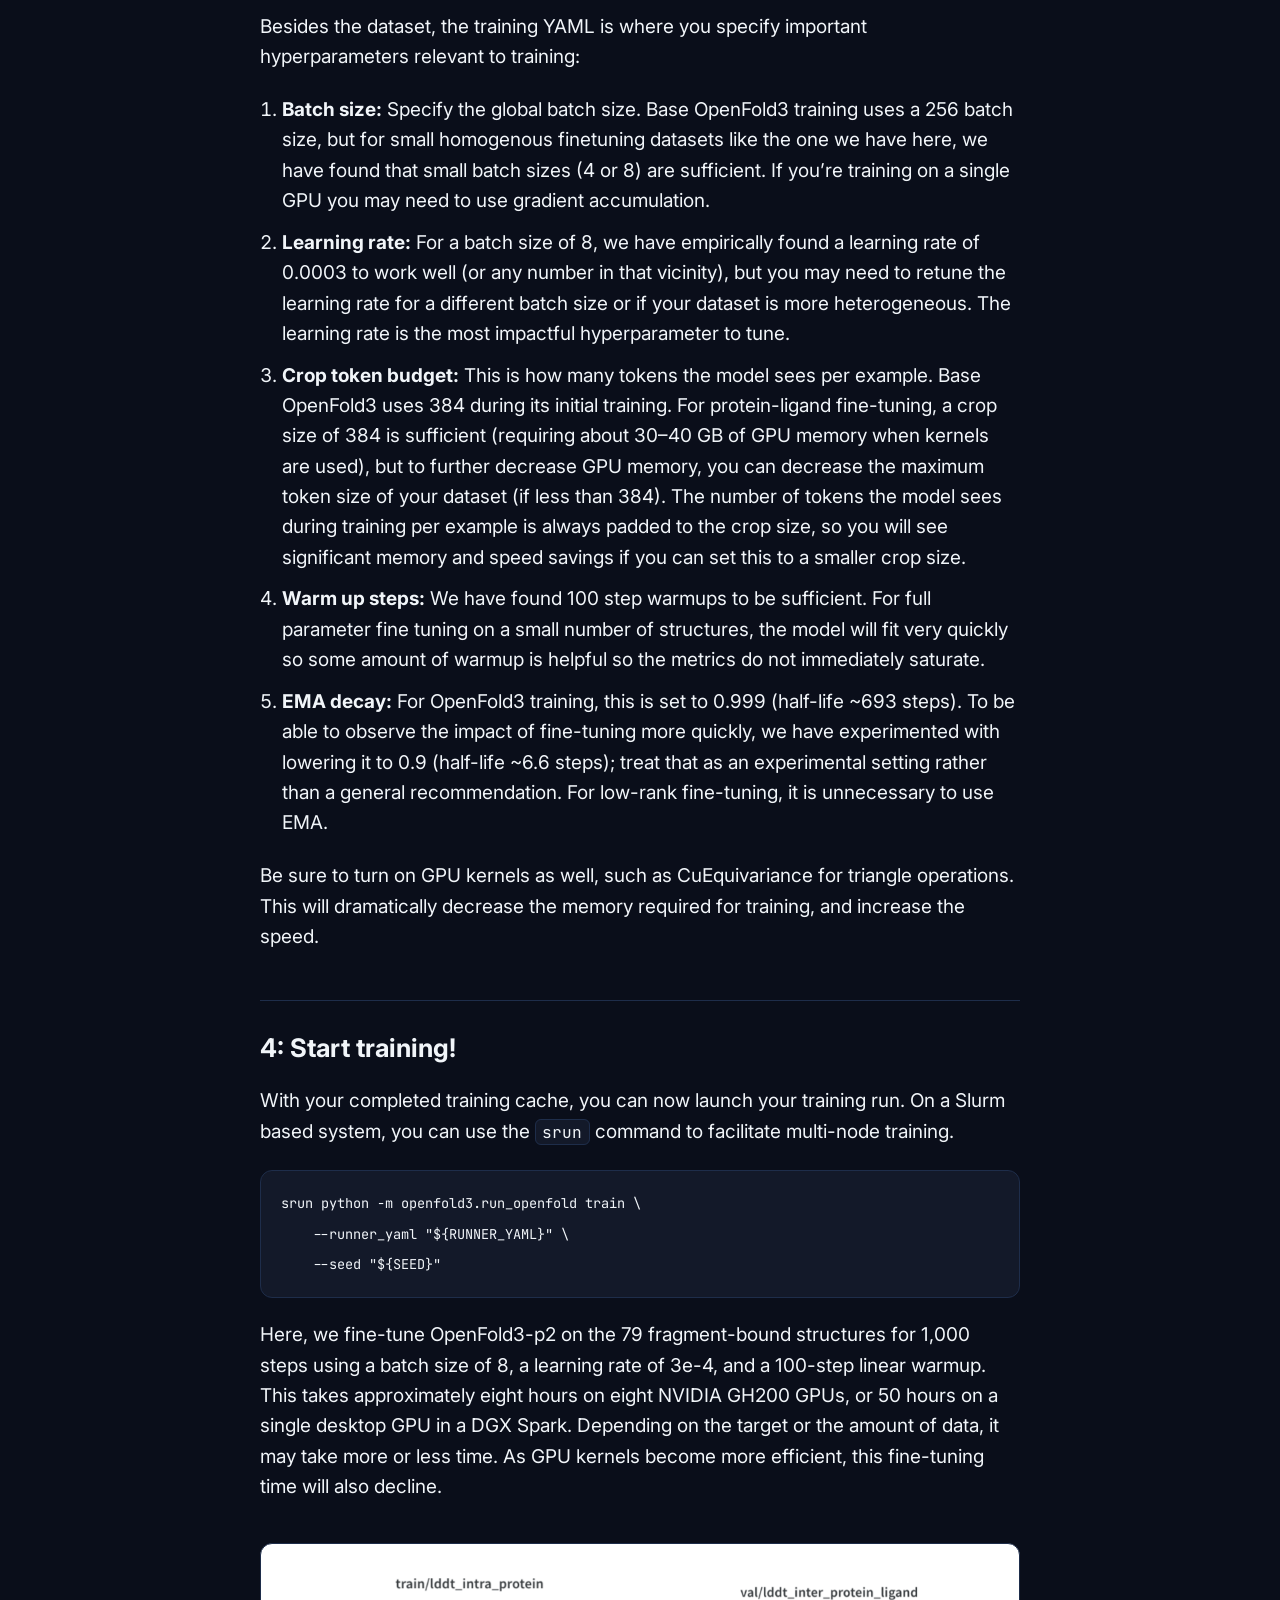
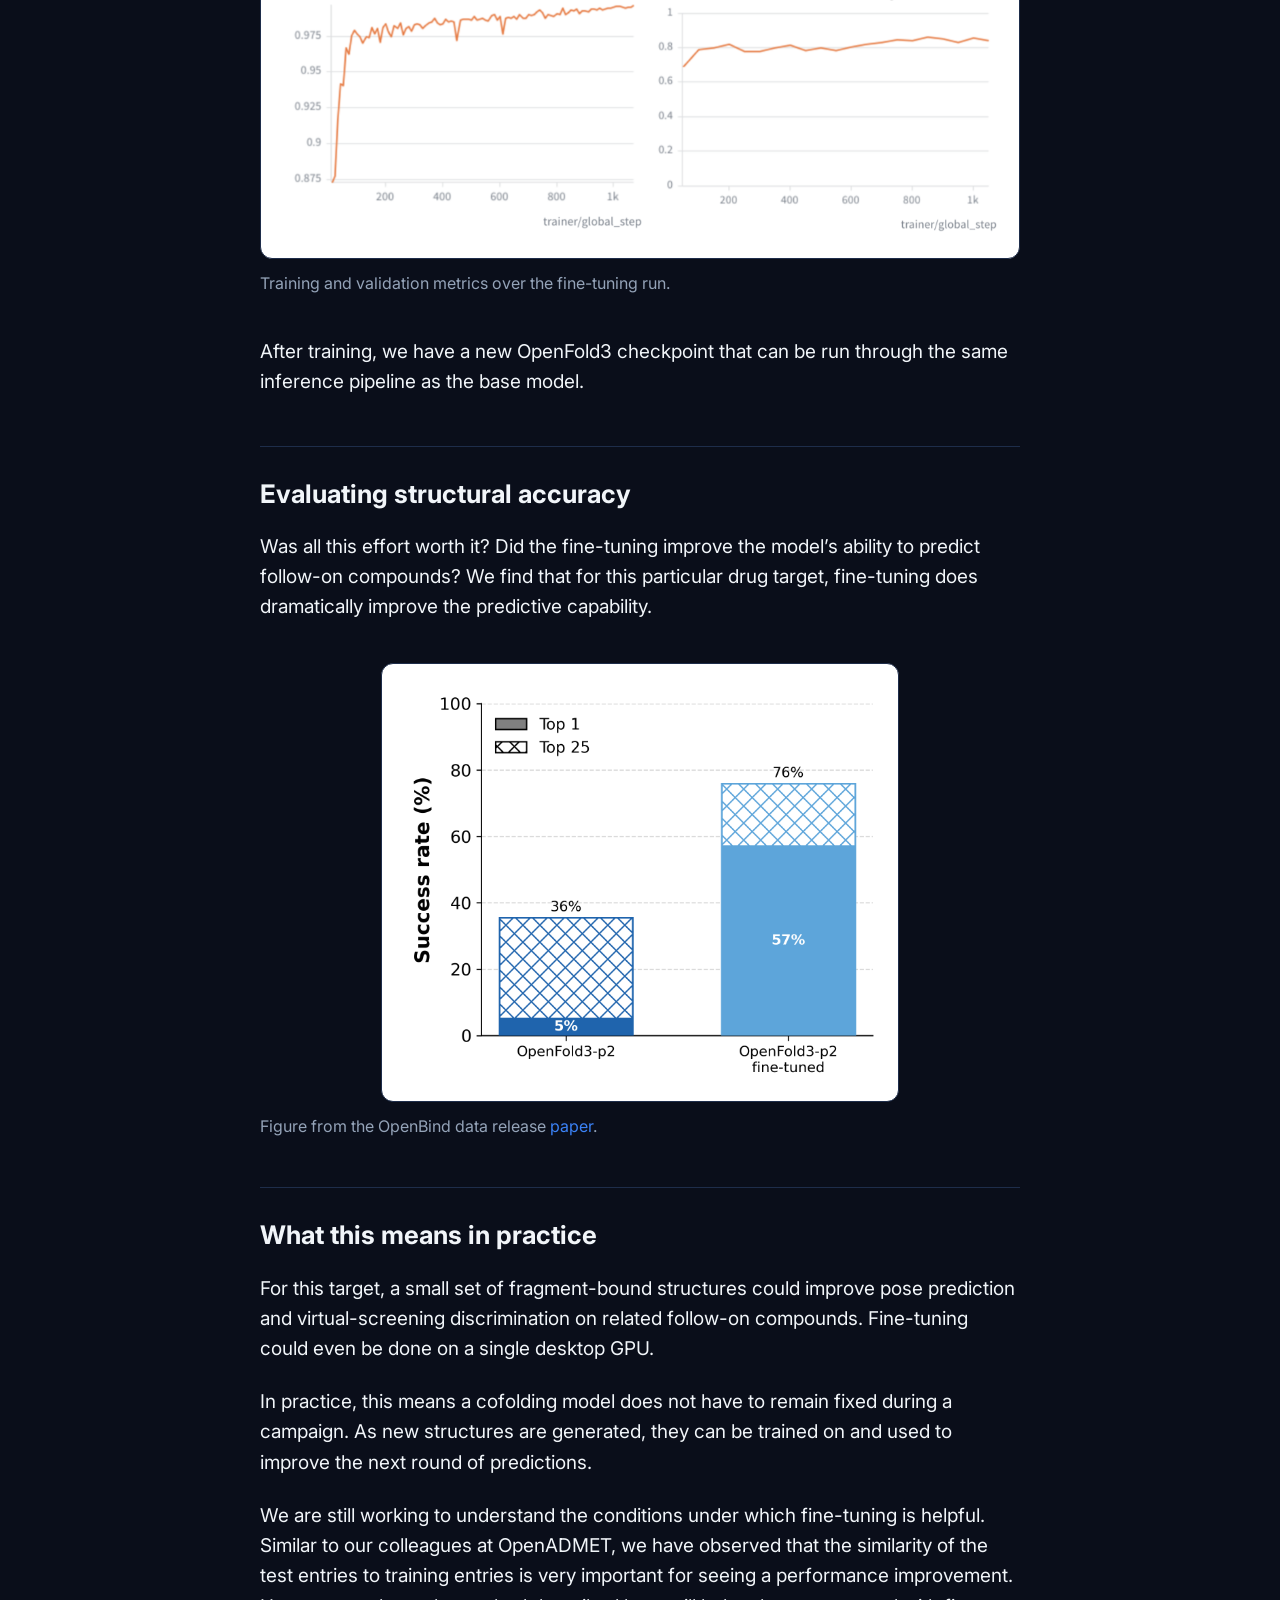
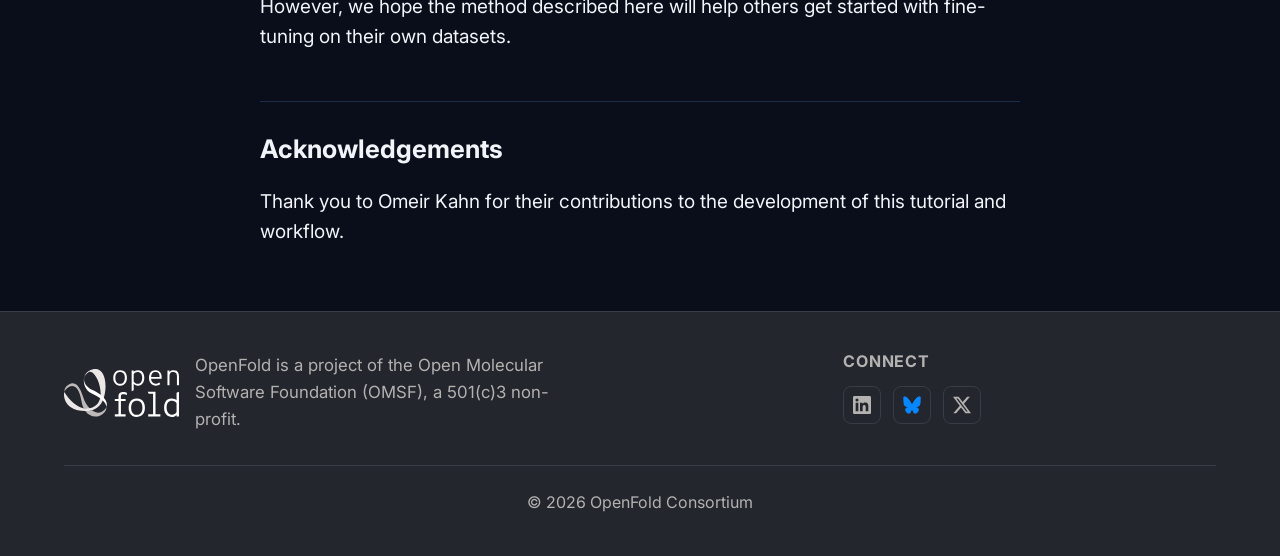
==== commit 36c2fb47: "Add byline and correct the training YAML section - Byline "By Etowah Adams" plus a meta author tag; " ====
--- a/blog-finetuning-openfold3.html
+++ b/blog-finetuning-openfold3.html
@@ -5,6 +5,7 @@
   <meta name="viewport" content="width=device-width, initial-scale=1.0">
   <title>Finetuning OpenFold3 locally on data from OpenBind&rsquo;s first data drop | OpenFold</title>
   <meta name="description" content="A tutorial on finetuning OpenFold3 locally on data from OpenBind's first data drop: dataset preparation, train/validation caches, training YAML, hyperparameters, and results.">
+  <meta name="author" content="Etowah Adams">
   <link rel="stylesheet" href="styles/main.css">
   <link rel="stylesheet" href="styles/nav.css">
 </head>
@@ -44,6 +45,7 @@
         <header class="article__head">
           <span class="eyebrow">Tutorial</span>
           <h1>Finetuning OpenFold3 locally on data from OpenBind&rsquo;s first data drop</h1>
+          <p class="article__meta">By Etowah Adams</p>
         </header>
 
         <div class="article__body">
@@ -57,7 +59,7 @@
 
           <h2>1: Dataset preparation</h2>
 
-          <p>To get started with fine-tuning, we recommend getting things working using two structures from the OpenBind data release. The same procedure can also be applied to the entire dataset downloaded from Zenodo.</p>
+          <p>To get started with fine-tuning, we recommend getting things working using <a href="https://github.com/aqlaboratory/openfold3-finetuning-example/tree/master/example/single_structure_ft/dataset_raw" target="_blank" rel="noopener noreferrer">two structures</a> from the OpenBind data release, which are provided in the repository. The same procedure can also be applied to the entire dataset downloaded from Zenodo.</p>
 
 <pre><code>python runners/prepare_zenodo_data.py --input_dir example/single_structure_ft/dataset_raw --output_dir {folder path}</code></pre>
 
@@ -100,20 +102,45 @@
 
           <h2>3: Preparing training set YAML</h2>
 
-          <p>Now that the dataset has been prepared, you have to prepare a training YAML that specifies the newly generated training and validation datasets. If you&rsquo;re using structures processed from the PDB, you can just use the CCD file provided by the PDB.</p>
-
-<pre><code>alignments_directory: none
-alignment_db_directory: none
-alignment_array_directory: {dataset_dir}/alignment_arrays
-dataset_cache_file: {dataset_dir}/caches/train_cache.json
-target_structures_directory: {dataset_dir}/preprocessed/structure_files
-target_structure_file_format: npz
-reference_molecule_directory: {dataset_dir}/preprocessed/reference_mols
-template_cache_directory: none
-template_structure_array_directory: {placeholder directory}
-template_structures_directory: none
-template_file_format: npz
-ccd_file: {dataset_dir}/merged_cifs/reference_data/components_harmonized.cif</code></pre>
+          <p>Now that the dataset has been prepared, you have to prepare a training YAML that specifies the newly generated training and validation datasets. The <code>ccd_file</code> below points at the custom CCD written out in step 1; if your structures came from the PDB and contained no novel chemical matter, so that no custom CCD was needed, you can just point it at the CCD file provided by the PDB instead.</p>
+
+<pre><code>dataset_configs:
+  train:
+    weighted-pdb:
+      dataset_class: WeightedPDBDataset
+      weight: 1
+      config:
+        debug_mode: true
+        template:
+          n_templates: 4
+          take_top_k: false
+        crop:
+          token_crop:
+            enabled: true
+            token_budget: 384
+            crop_weights:
+              contiguous: 0.2
+              spatial: 0.4
+              spatial_interface: 0.4
+          chain_crop:
+            enabled: true
+
+dataset_paths:
+  weighted-pdb:
+    alignments_directory: none
+    alignment_db_directory: none
+    alignment_array_directory: {dataset_dir}/alignment_arrays
+    dataset_cache_file: {dataset_dir}/caches/train_cache.json
+    target_structures_directory: {dataset_dir}/preprocessed/structure_files
+    target_structure_file_format: npz
+    reference_molecule_directory: {dataset_dir}/preprocessed/reference_mols
+    template_cache_directory: none
+    template_structure_array_directory: {placeholder directory}
+    template_structures_directory: none
+    template_file_format: npz
+    ccd_file: {dataset_dir}/merged_cifs/reference_data/components_harmonized.cif</code></pre>
+
+          <p><code>dataset_configs</code> declares the dataset and how examples are drawn from it, and <code>dataset_paths</code> points it at the files you generated above. The keys have to line up: the <code>weighted-pdb</code> entry under <code>dataset_paths</code> is matched by name to the one under <code>dataset_configs</code>. A validation dataset is declared the same way, under <code>dataset_configs: validation</code> with its own matching <code>dataset_paths</code> entry.</p>
 
           <h3>Hyperparameters</h3>
 
@@ -124,7 +151,7 @@
             <li><strong>Learning rate:</strong> For a batch size of 8, we have empirically found a learning rate of 0.0003 to work well (or any number in that vicinity), but you may need to retune the learning rate for a different batch size or if your dataset is more heterogeneous. The learning rate is the most impactful hyperparameter to tune.</li>
             <li><strong>Crop token budget:</strong> This is how many tokens the model sees per example. Base OpenFold3 uses 384 during its initial training. For protein-ligand fine-tuning, a crop size of 384 is sufficient (requiring about 30&ndash;40 GB of GPU memory when kernels are used), but to further decrease GPU memory, you can decrease the maximum token size of your dataset (if less than 384). The number of tokens the model sees during training per example is always padded to the crop size, so you will see significant memory and speed savings if you can set this to a smaller crop size.</li>
             <li><strong>Warm up steps:</strong> We have found 100 step warmups to be sufficient. For full parameter fine tuning on a small number of structures, the model will fit very quickly so some amount of warmup is helpful so the metrics do not immediately saturate.</li>
-            <li><strong>EMA decay:</strong> For OpenFold3 training, this is set to 0.999 (half-life ~700 steps), but we lower it to 0.9 (half-life ~10 steps) to be able to observe the impact of fine-tuning more quickly. For low-rank fine-tuning, it is unnecessary to use EMA.</li>
+            <li><strong>EMA decay:</strong> For OpenFold3 training, this is set to 0.999 (half-life ~693 steps). To be able to observe the impact of fine-tuning more quickly, we have experimented with lowering it to 0.9 (half-life ~6.6 steps); treat that as an experimental setting rather than a general recommendation. For low-rank fine-tuning, it is unnecessary to use EMA.</li>
           </ol>
 
           <p>Be sure to turn on GPU kernels as well, such as CuEquivariance for triangle operations. This will dramatically decrease the memory required for training, and increase the speed.</p>
@@ -165,7 +192,7 @@
 
           <h2>Acknowledgements</h2>
 
-          <p>Thank you to Etowah Adams and Omeir Kahn for their contributions to the development of this tutorial and workflow.</p>
+          <p>Thank you to Omeir Kahn for their contributions to the development of this tutorial and workflow.</p>
         </div>
       </article>
     </div>
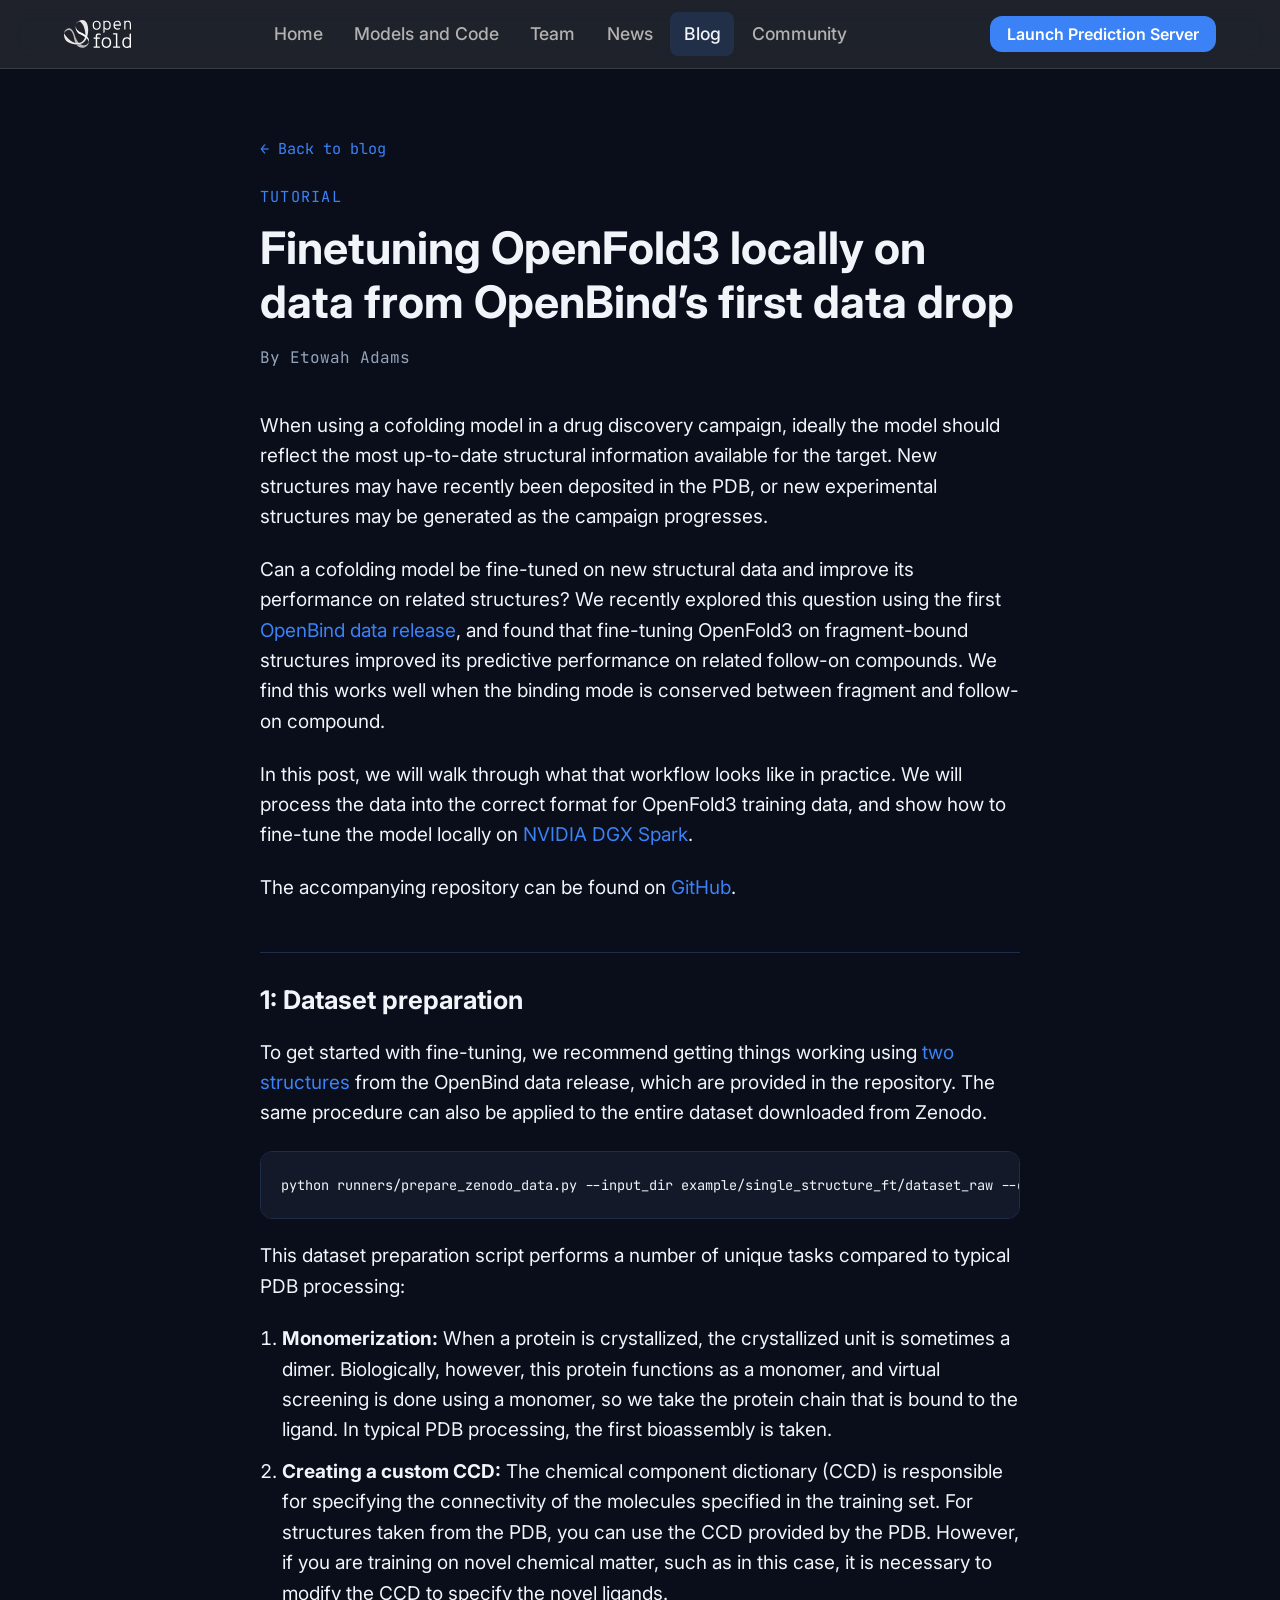
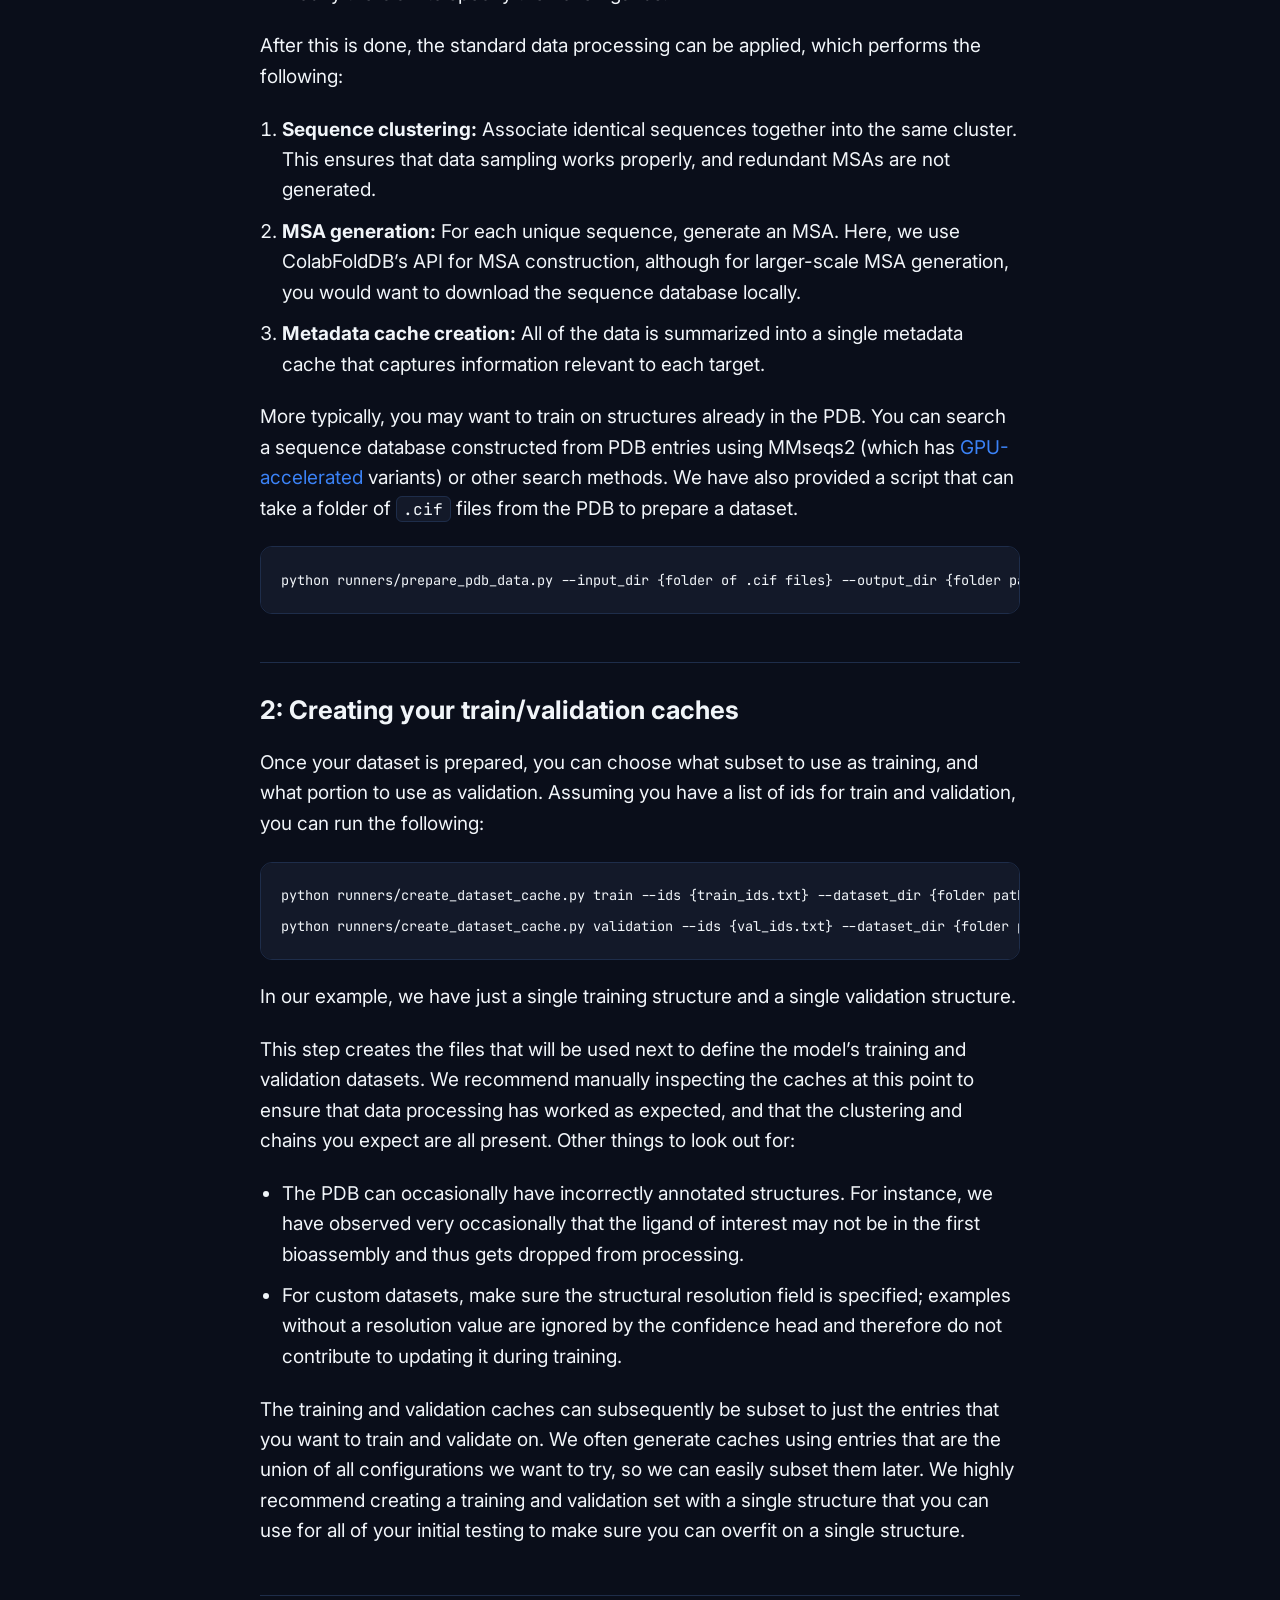
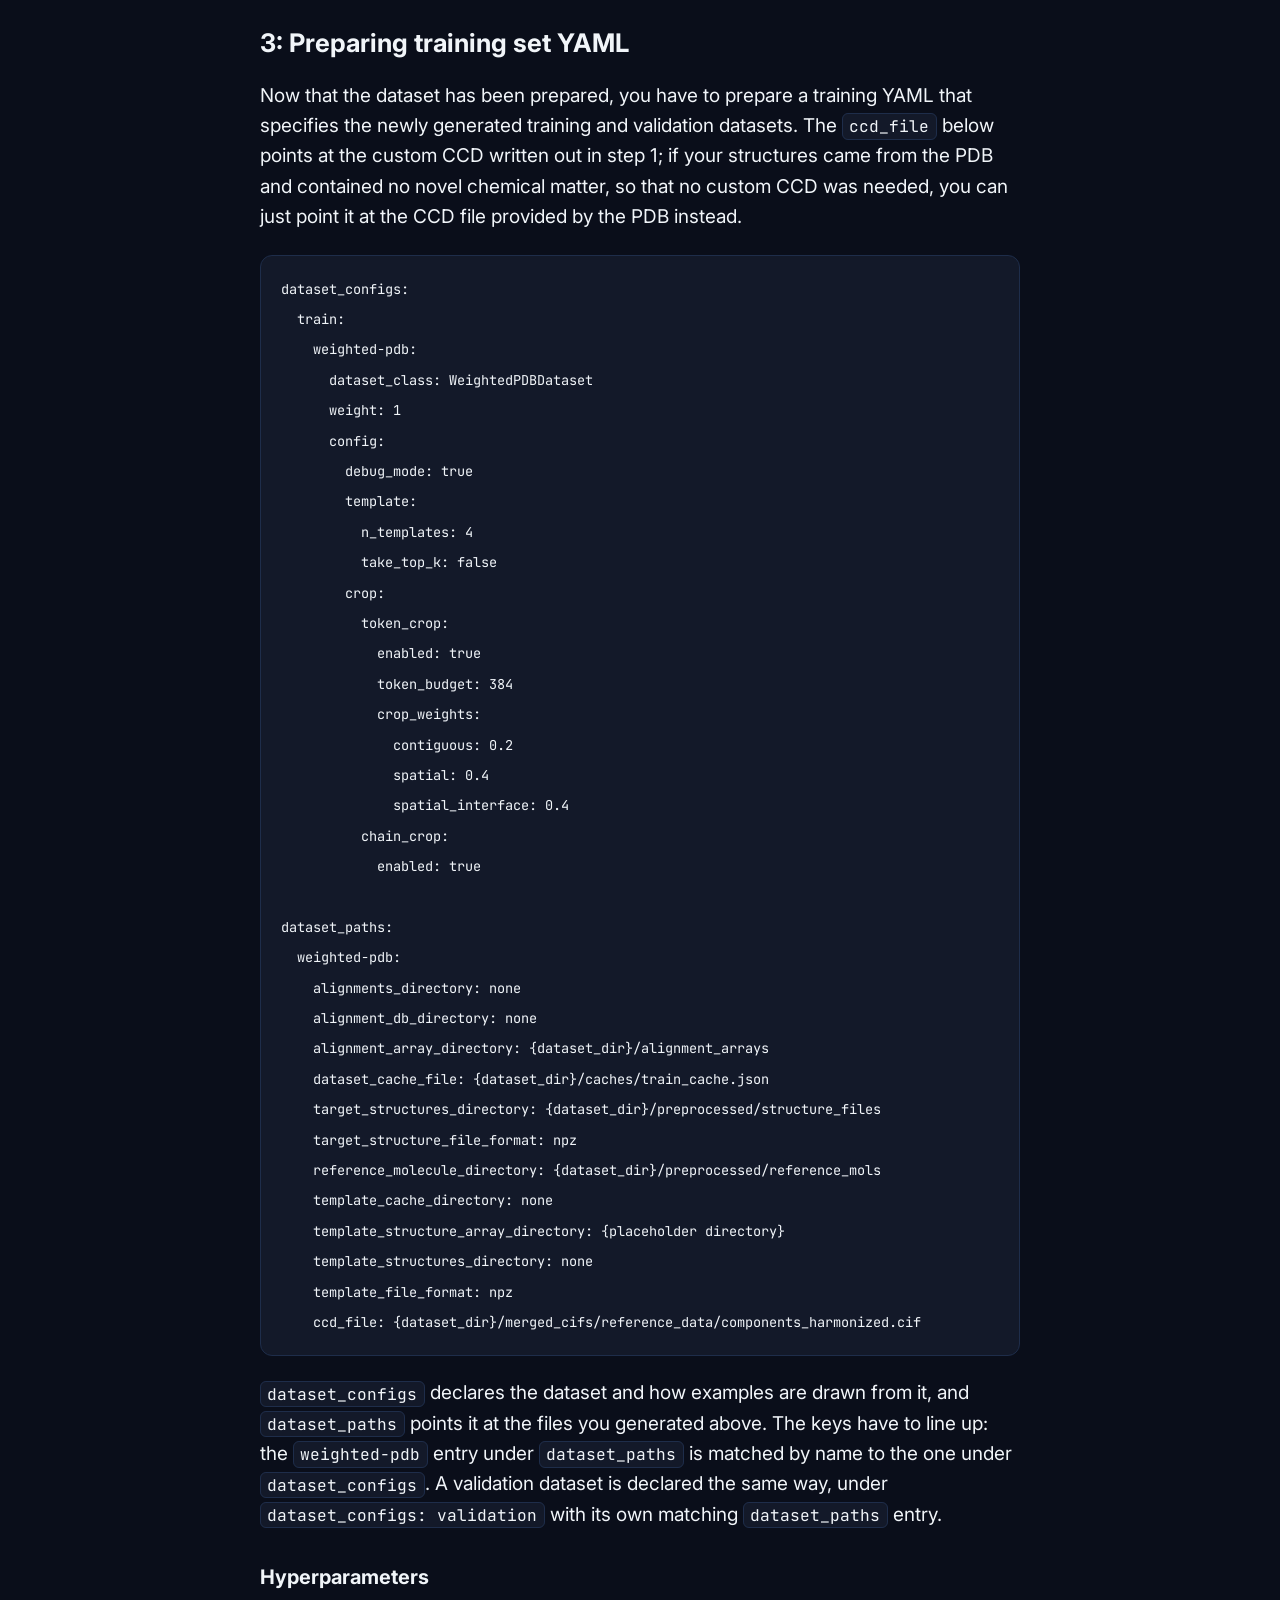
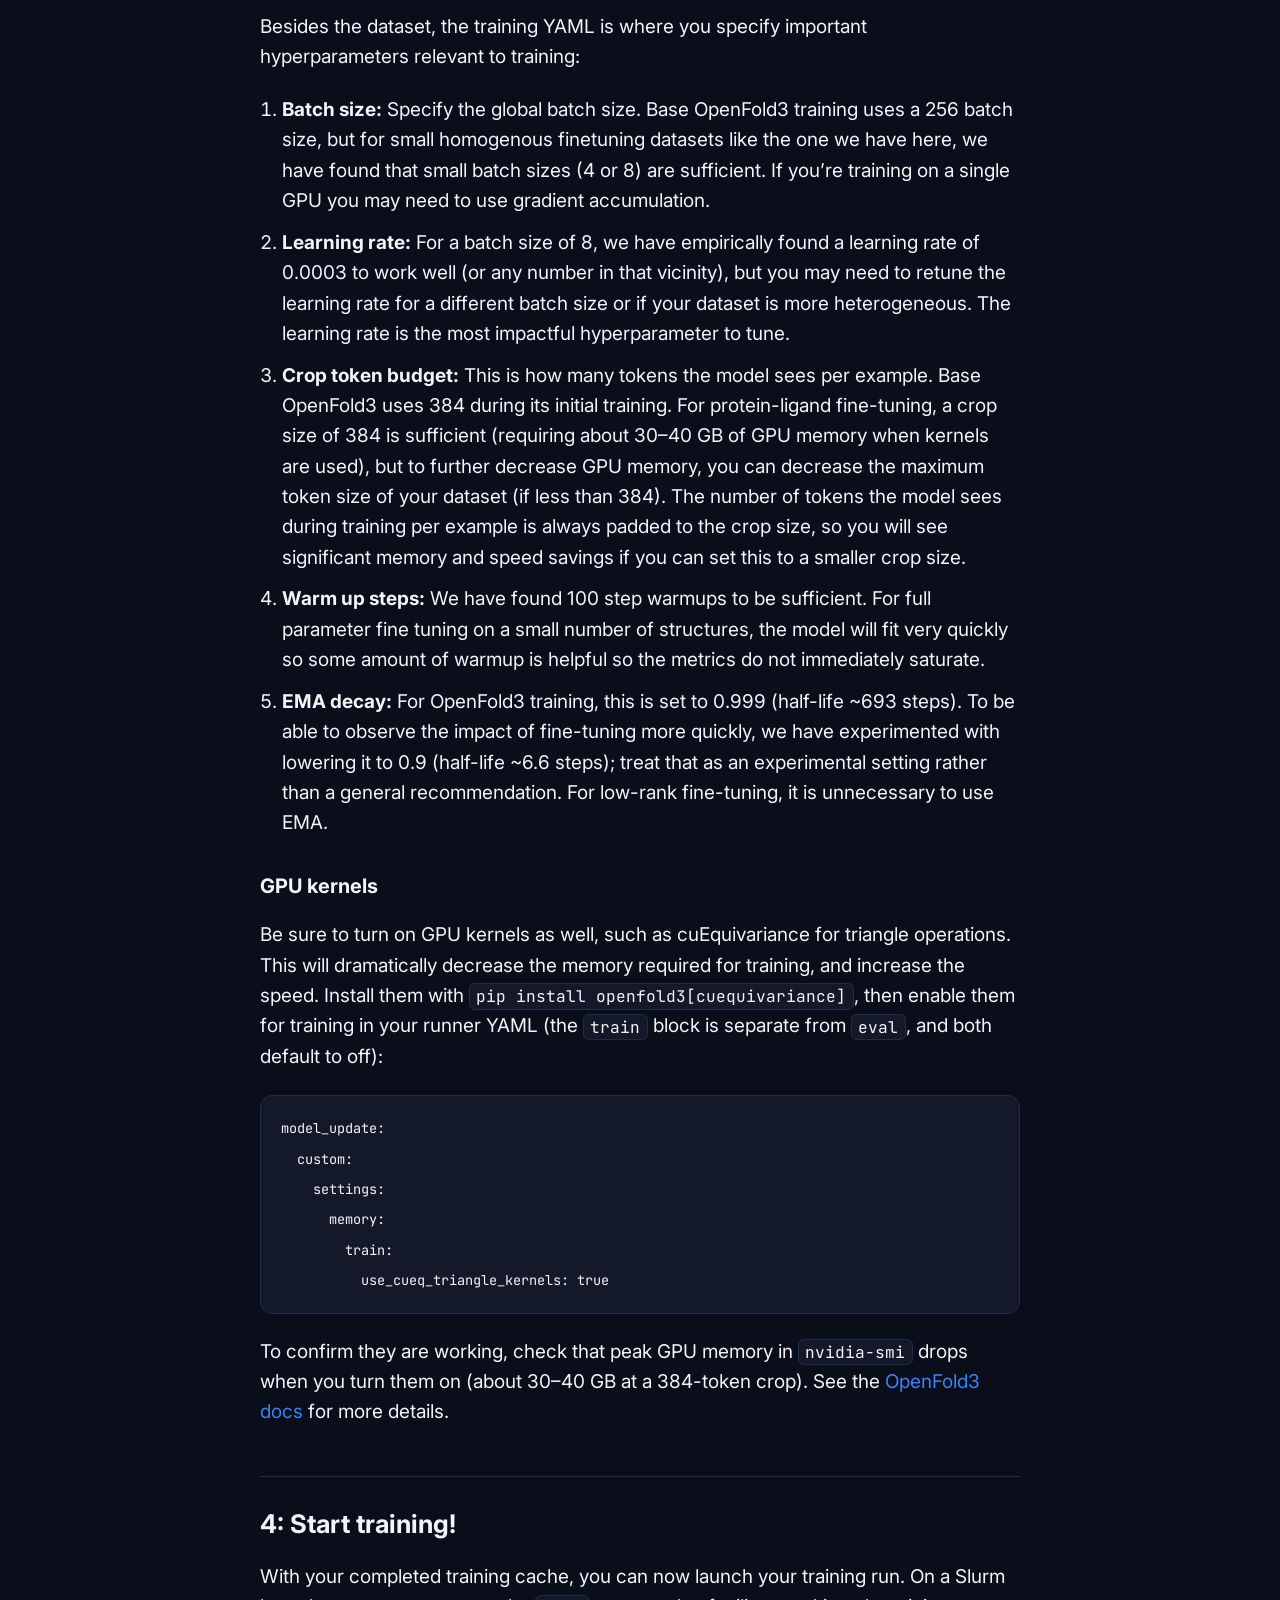
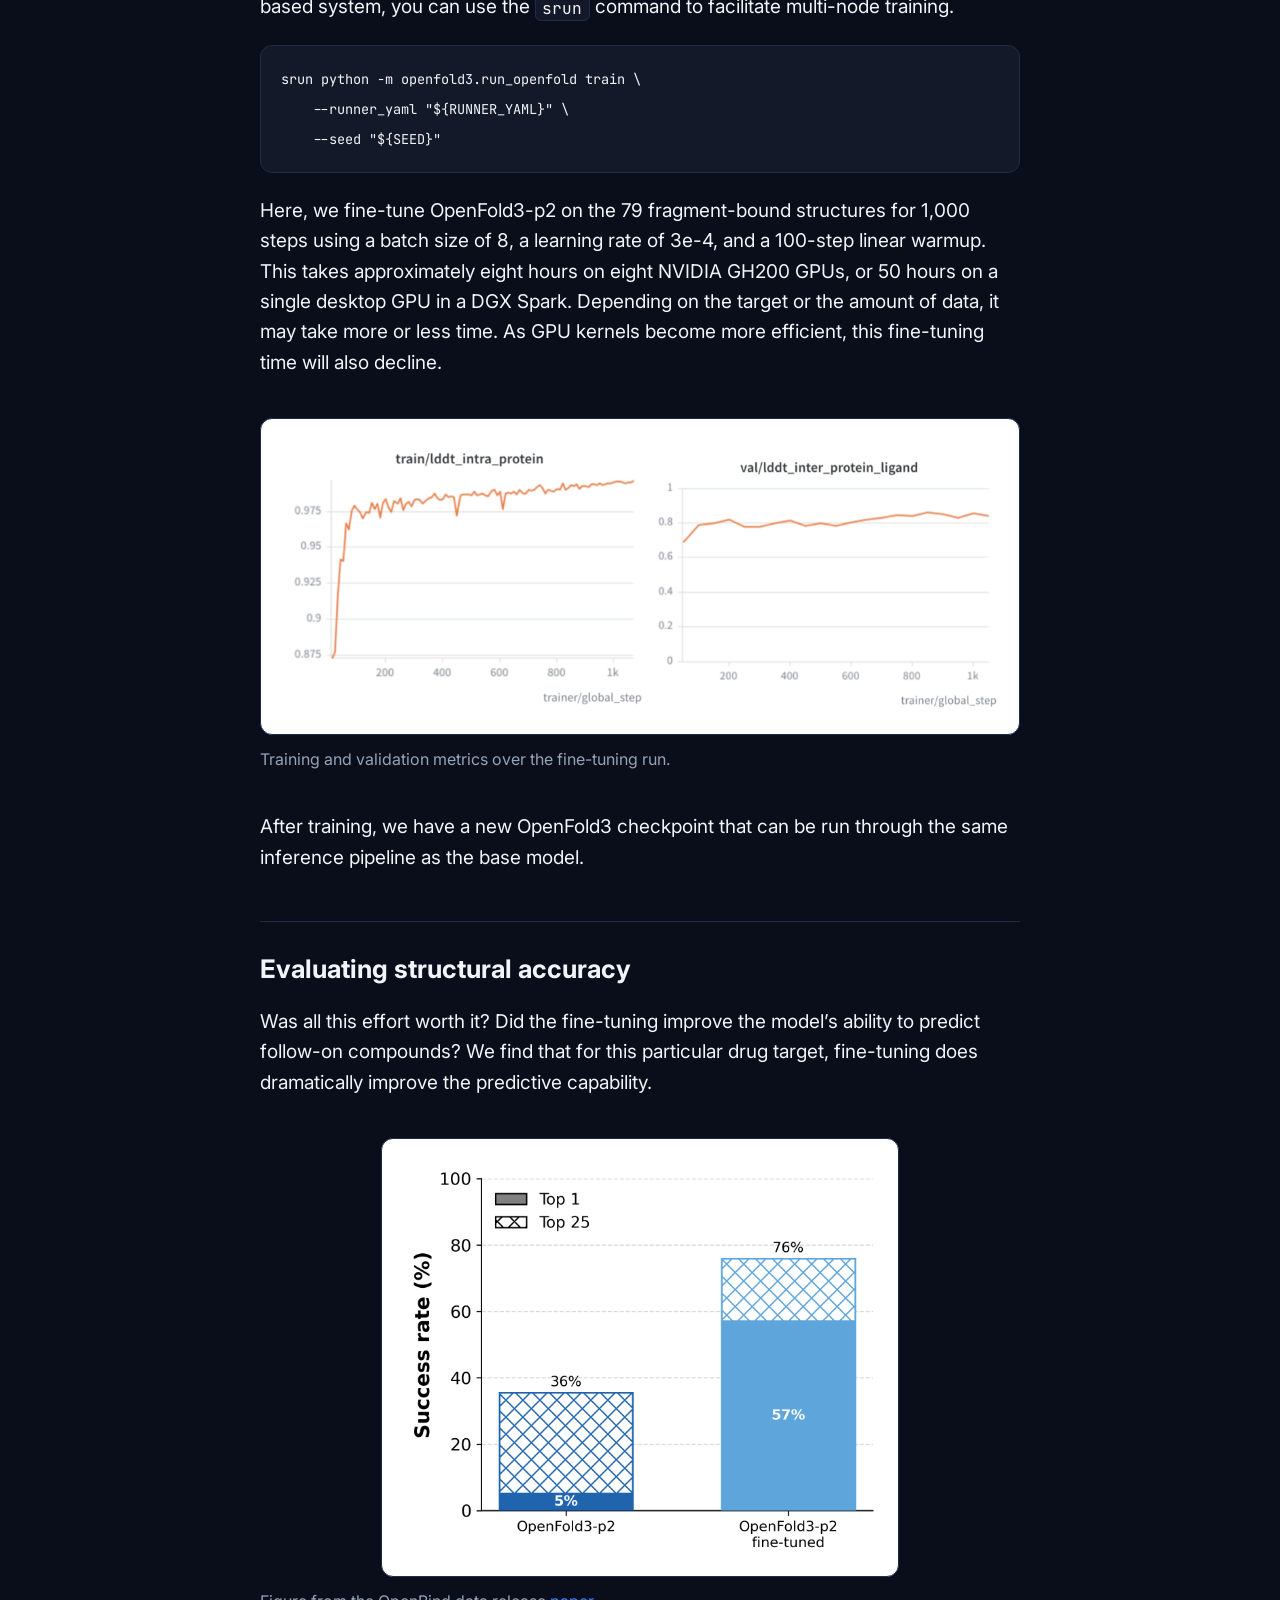
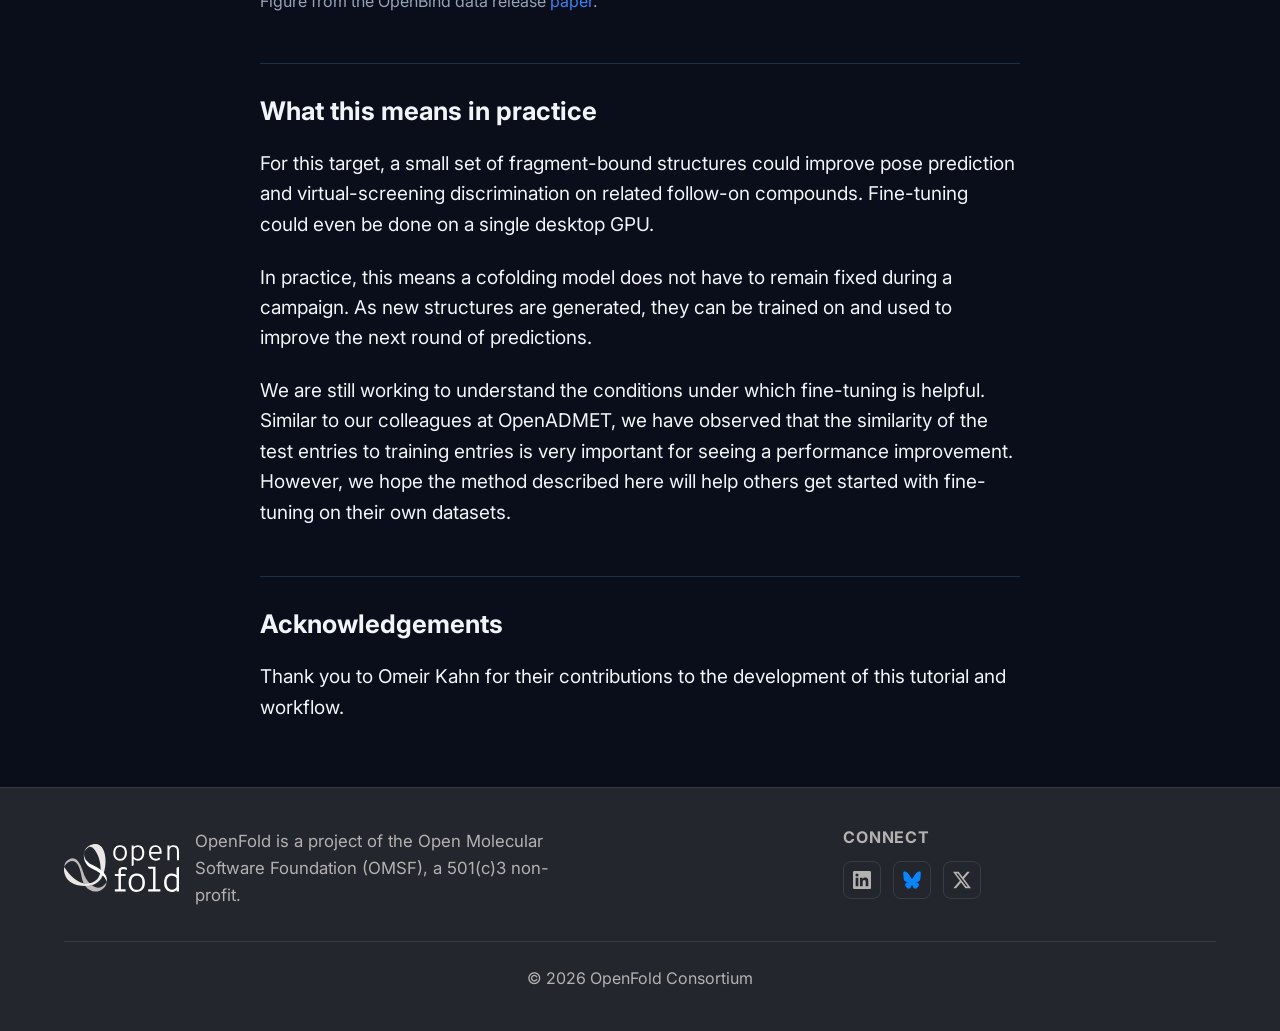
==== commit 68084c40: "Explain how to enable and verify GPU kernels in the fine-tuning post Adds a short GPU kernels subsec" ====
--- a/blog-finetuning-openfold3.html
+++ b/blog-finetuning-openfold3.html
@@ -154,7 +154,18 @@
             <li><strong>EMA decay:</strong> For OpenFold3 training, this is set to 0.999 (half-life ~693 steps). To be able to observe the impact of fine-tuning more quickly, we have experimented with lowering it to 0.9 (half-life ~6.6 steps); treat that as an experimental setting rather than a general recommendation. For low-rank fine-tuning, it is unnecessary to use EMA.</li>
           </ol>
 
-          <p>Be sure to turn on GPU kernels as well, such as CuEquivariance for triangle operations. This will dramatically decrease the memory required for training, and increase the speed.</p>
+          <h3>GPU kernels</h3>
+
+          <p>Be sure to turn on GPU kernels as well, such as cuEquivariance for triangle operations. This will dramatically decrease the memory required for training, and increase the speed. Install them with <code>pip install openfold3[cuequivariance]</code>, then enable them for training in your runner YAML (the <code>train</code> block is separate from <code>eval</code>, and both default to off):</p>
+
+<pre><code>model_update:
+  custom:
+    settings:
+      memory:
+        train:
+          use_cueq_triangle_kernels: true</code></pre>
+
+          <p>To confirm they are working, check that peak GPU memory in <code>nvidia-smi</code> drops when you turn them on (about 30&ndash;40 GB at a 384-token crop). See the <a href="https://openfold-3.readthedocs.io/en/latest/kernels.html" target="_blank" rel="noopener noreferrer">OpenFold3 docs</a> for more details.</p>
 
           <h2>4: Start training!</h2>
 
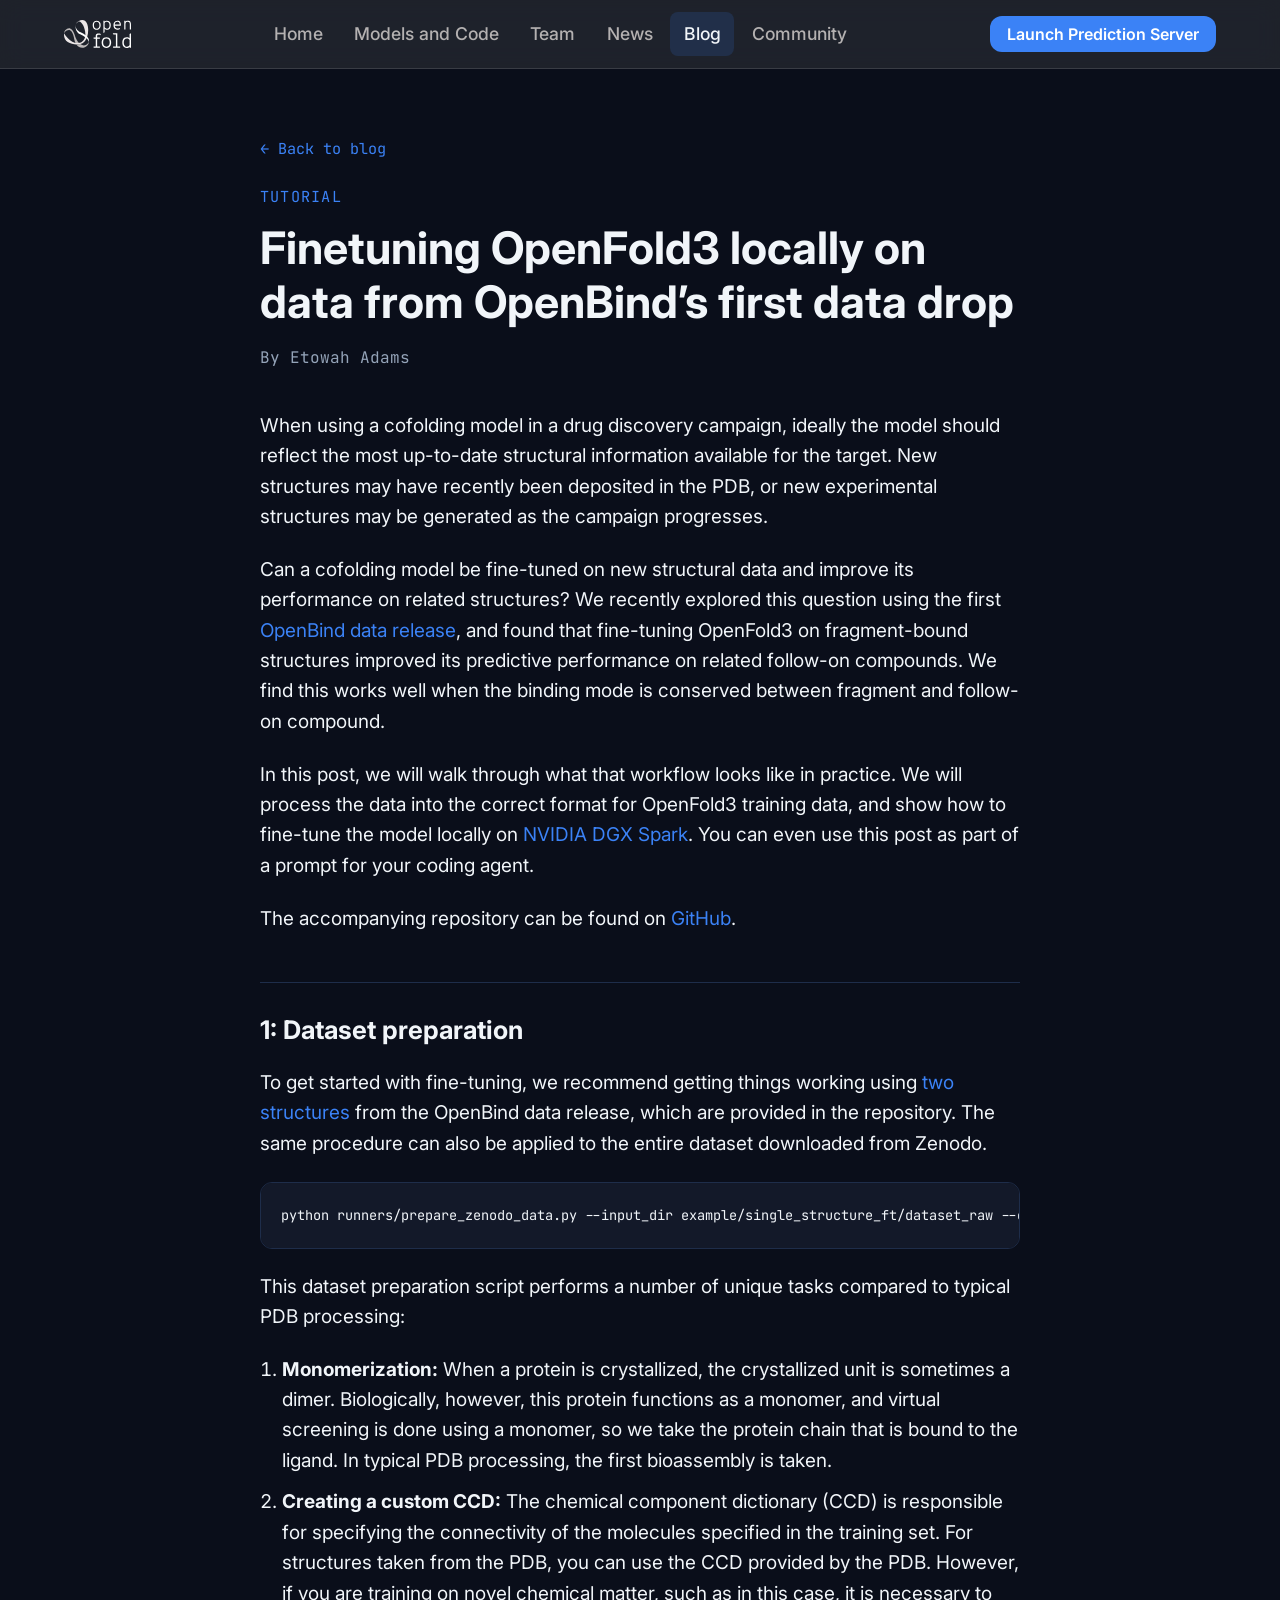
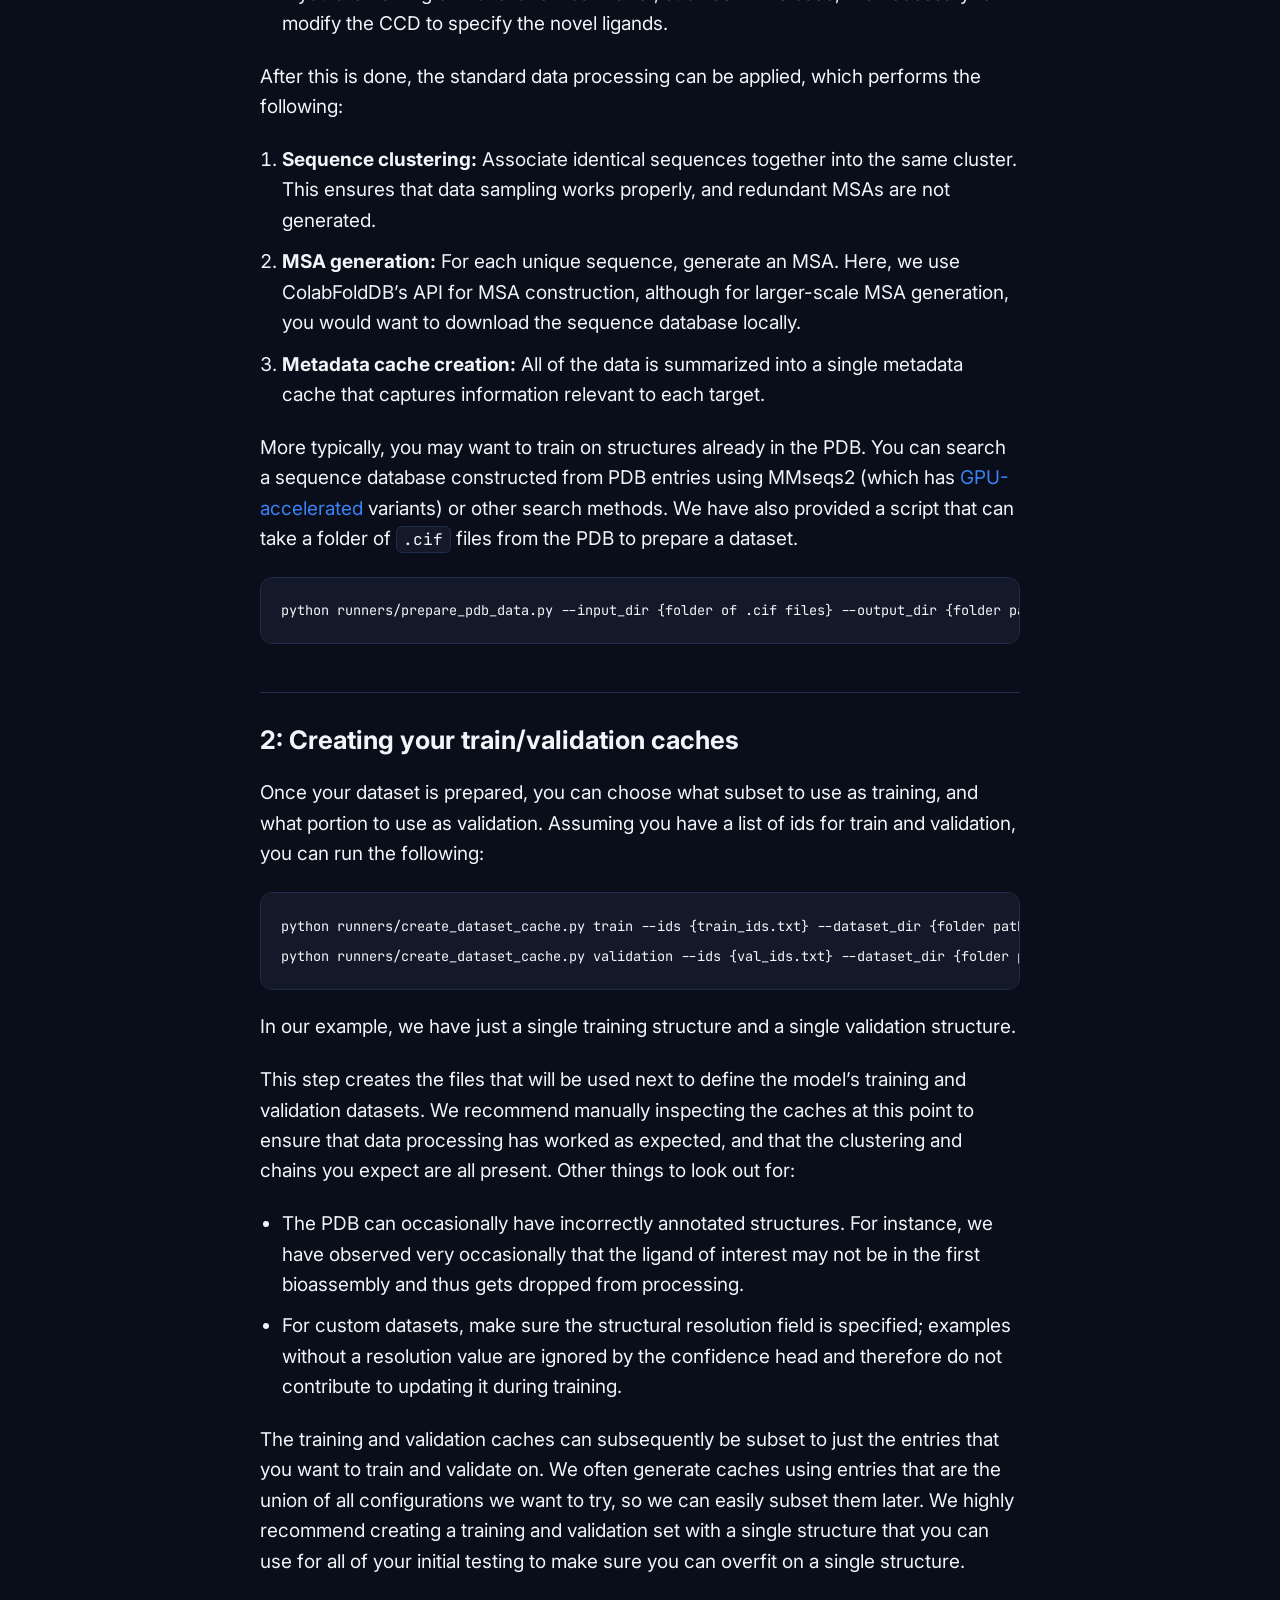
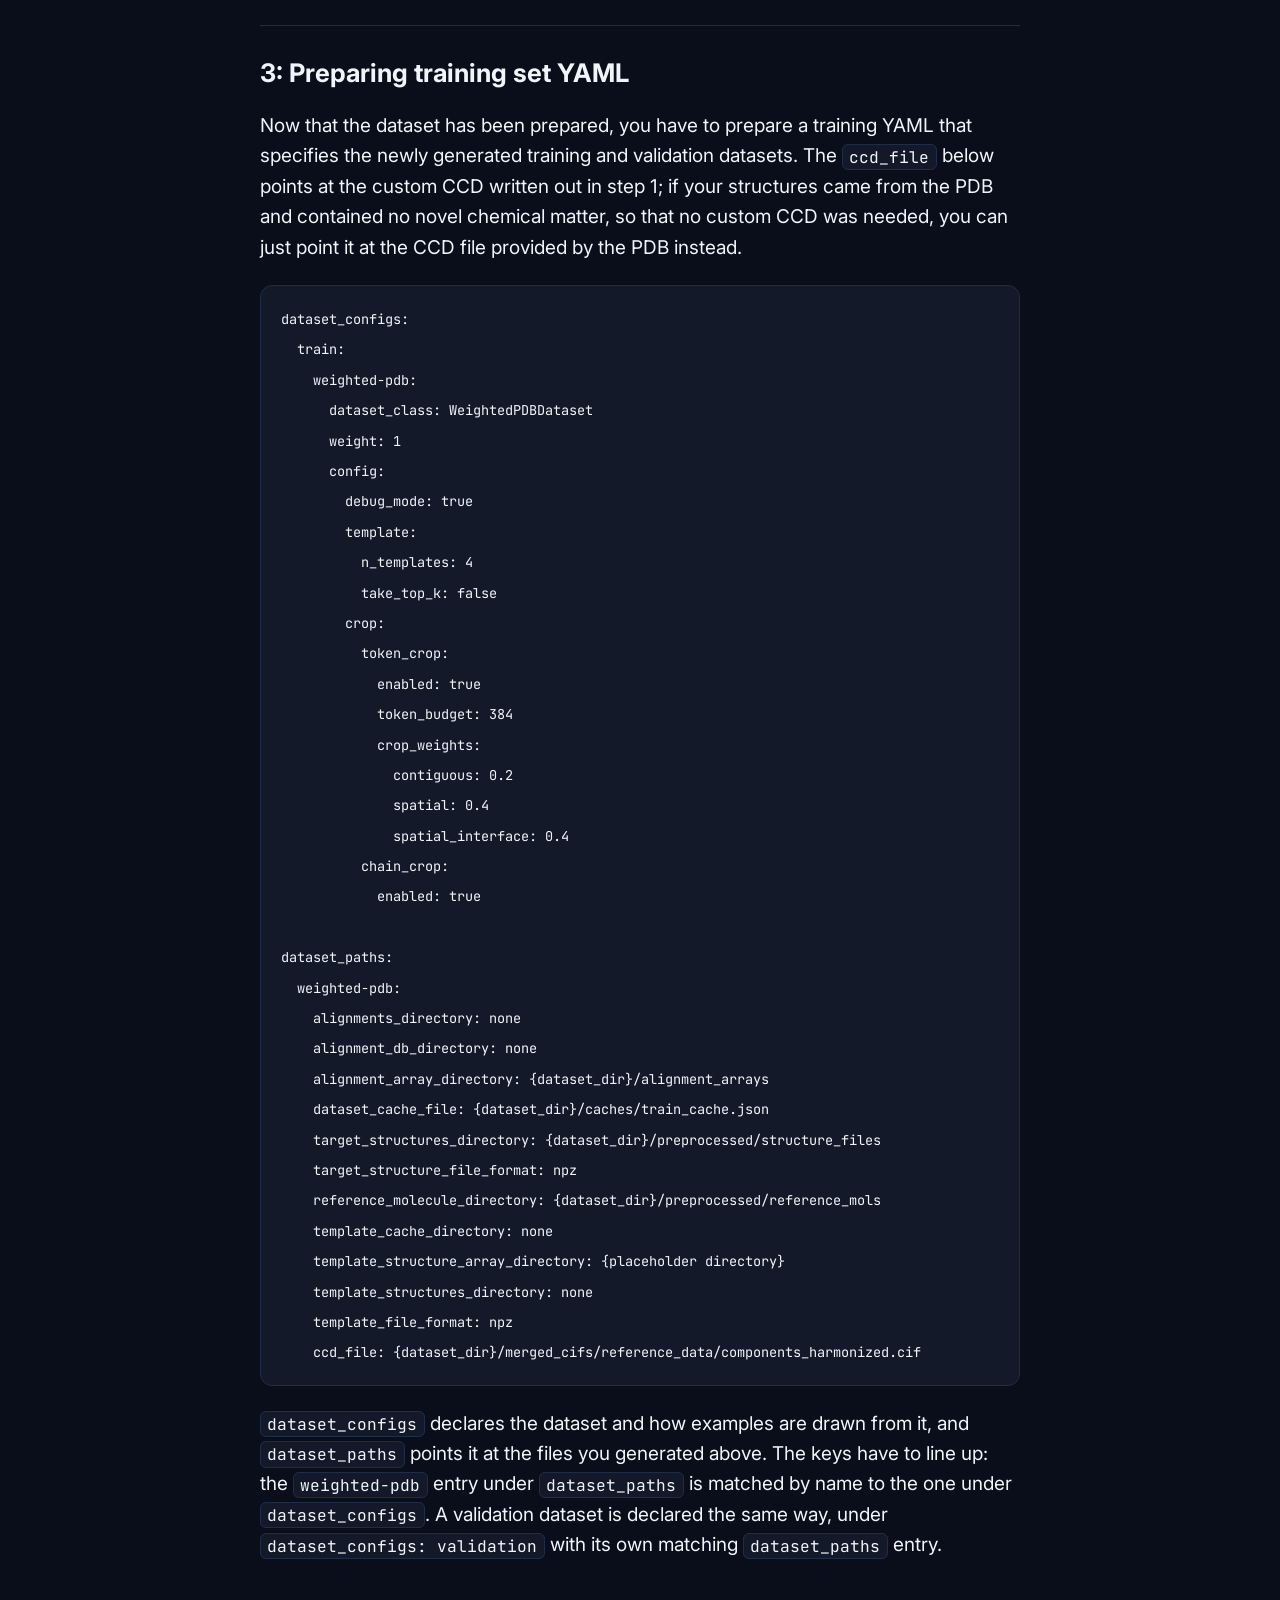
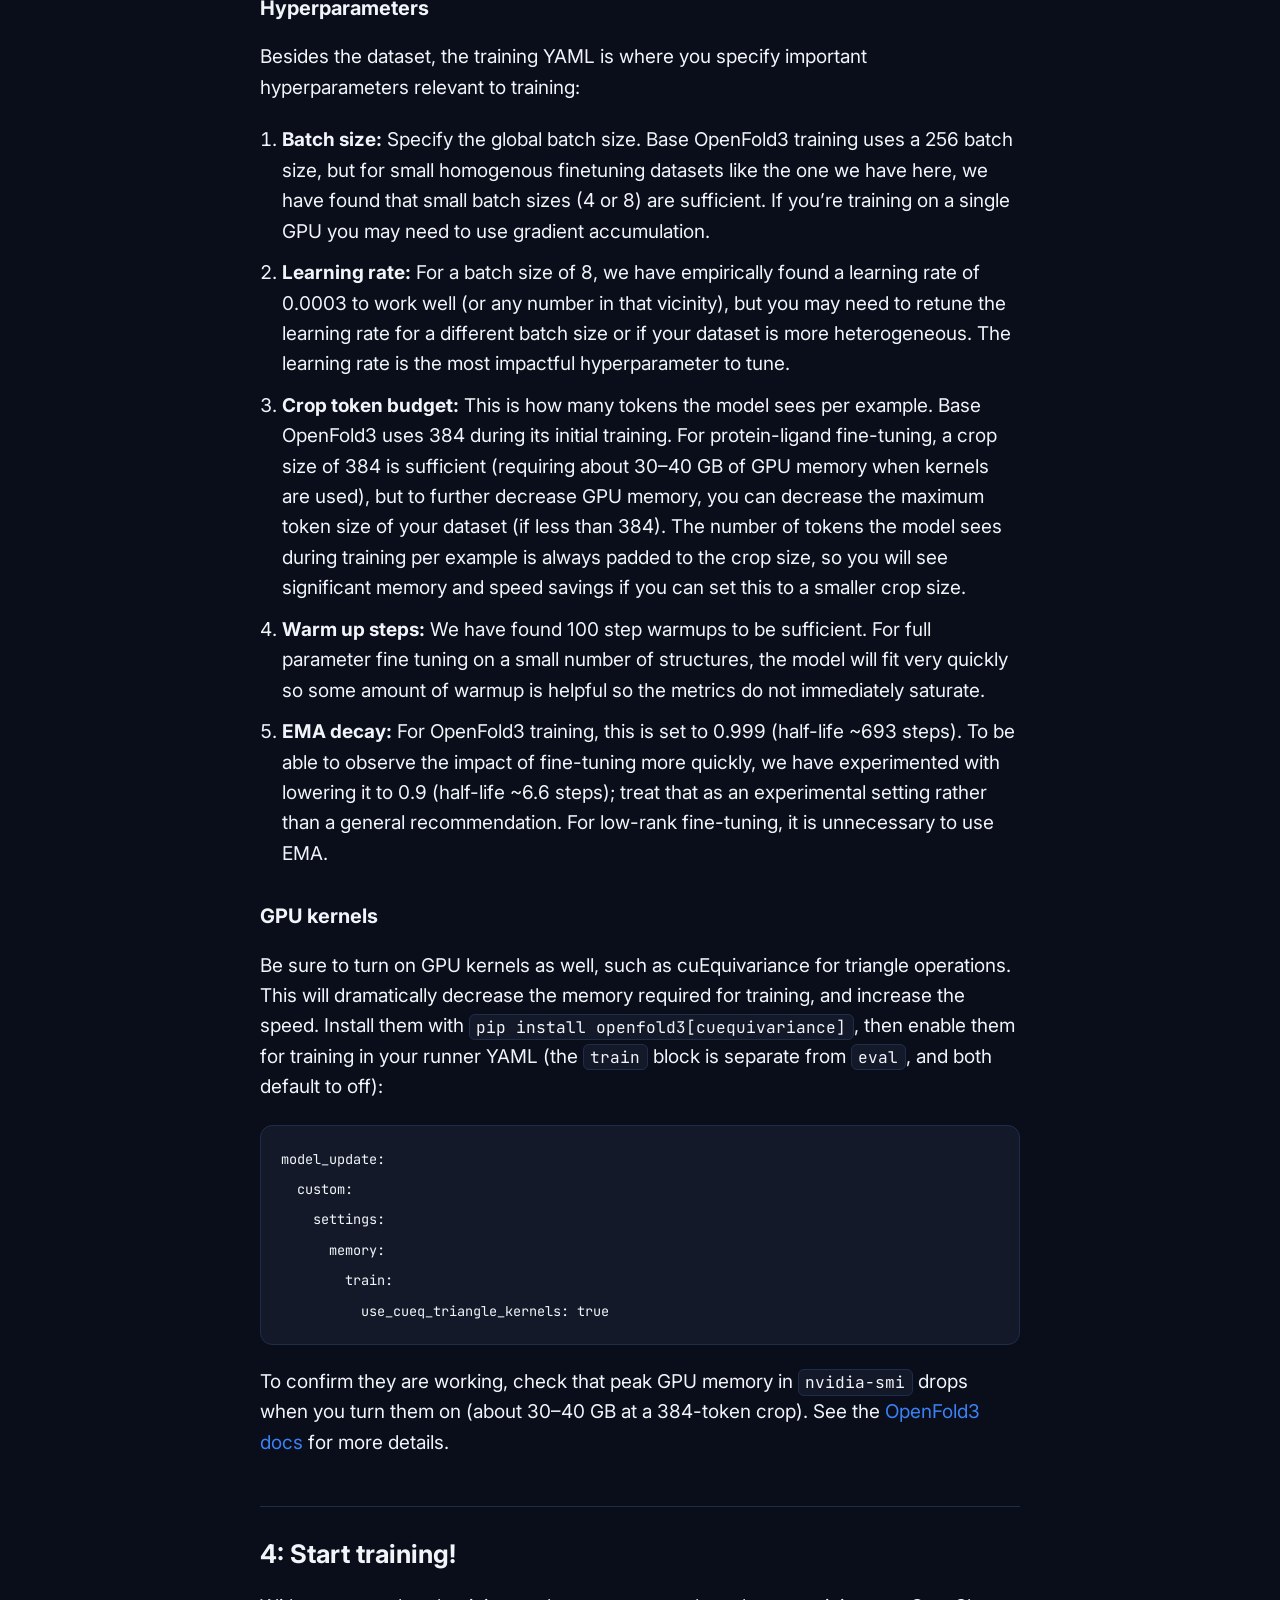
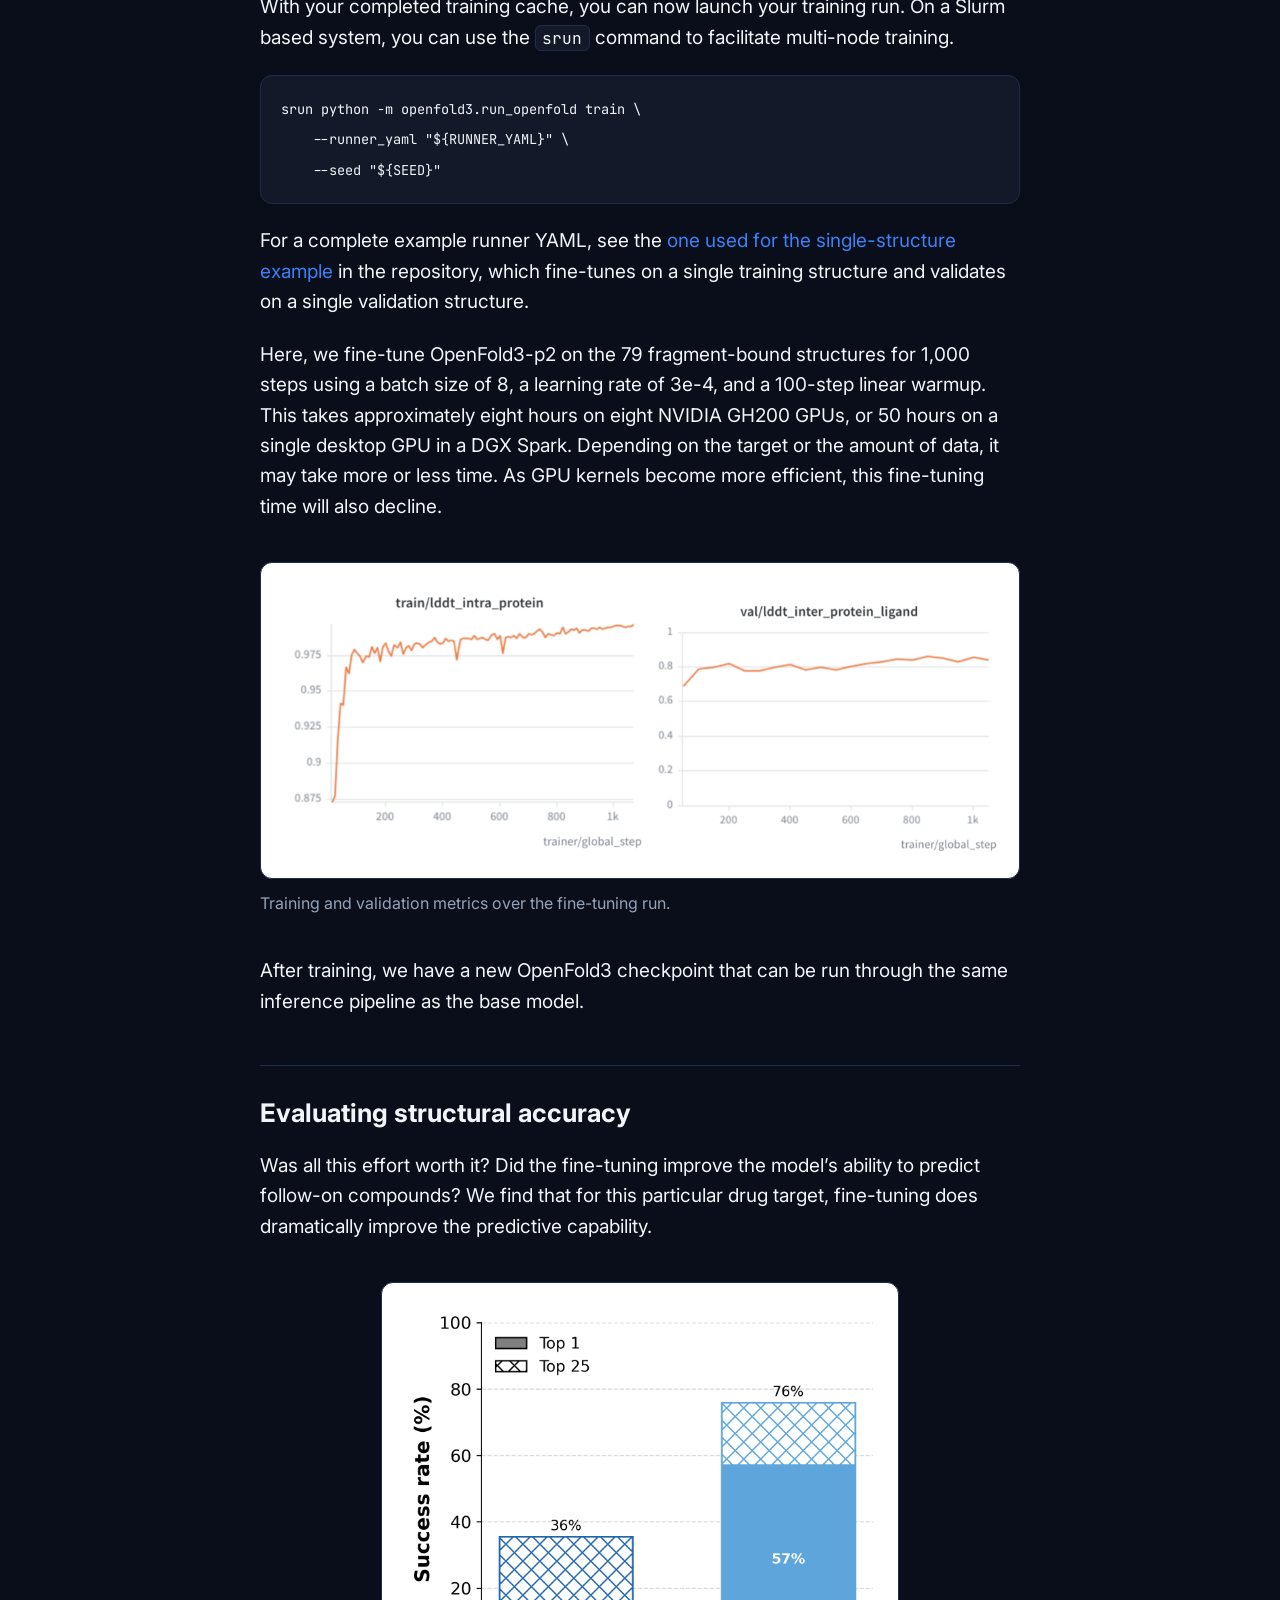
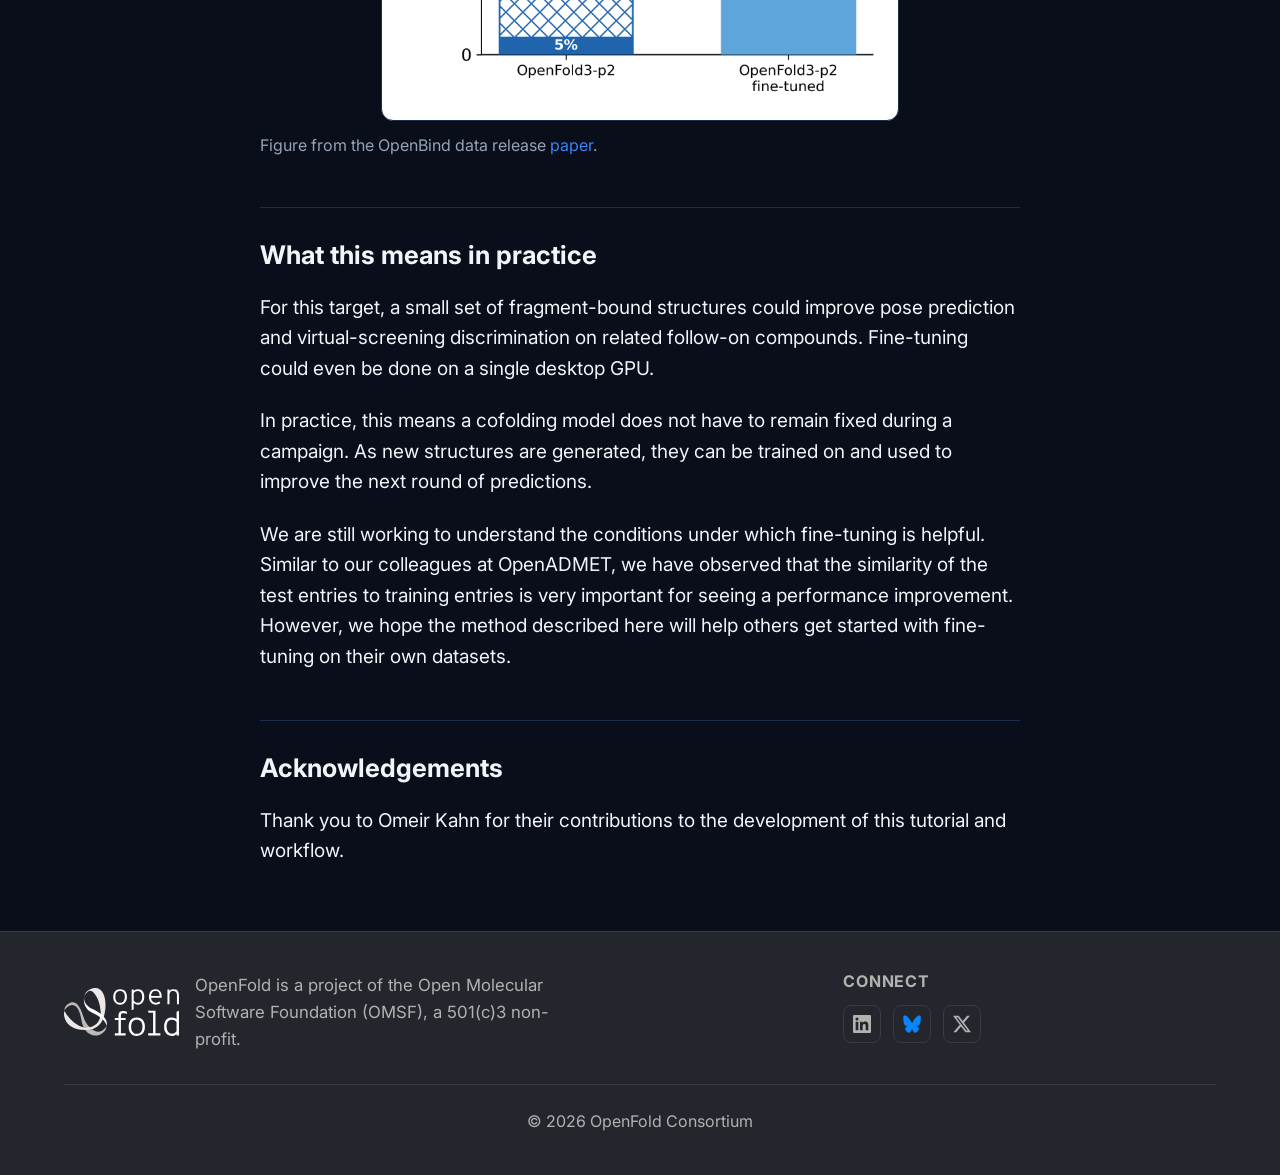
==== commit c7436319: "Link the example runner YAML and suggest using the post as an agent prompt Co-Authored-By: Claude Op" ====
--- a/blog-finetuning-openfold3.html
+++ b/blog-finetuning-openfold3.html
@@ -53,7 +53,7 @@
 
           <p>Can a cofolding model be fine-tuned on new structural data and improve its performance on related structures? We recently explored this question using the first <a href="https://www.biorxiv.org/content/10.64898/2026.08.27.747600v1" target="_blank" rel="noopener noreferrer">OpenBind data release</a>, and found that fine-tuning OpenFold3 on fragment-bound structures improved its predictive performance on related follow-on compounds. We find this works well when the binding mode is conserved between fragment and follow-on compound.</p>
 
-          <p>In this post, we will walk through what that workflow looks like in practice. We will process the data into the correct format for OpenFold3 training data, and show how to fine-tune the model locally on <a href="https://www.nvidia.com/en-us/products/workstations/dgx-spark/" target="_blank" rel="noopener noreferrer">NVIDIA DGX Spark</a>.</p>
+          <p>In this post, we will walk through what that workflow looks like in practice. We will process the data into the correct format for OpenFold3 training data, and show how to fine-tune the model locally on <a href="https://www.nvidia.com/en-us/products/workstations/dgx-spark/" target="_blank" rel="noopener noreferrer">NVIDIA DGX Spark</a>. You can even use this post as part of a prompt for your coding agent.</p>
 
           <p>The accompanying repository can be found on <a href="https://github.com/aqlaboratory/openfold3-finetuning-example" target="_blank" rel="noopener noreferrer">GitHub</a>.</p>
 
@@ -174,6 +174,8 @@
 <pre><code>srun python -m openfold3.run_openfold train \
     --runner_yaml "${RUNNER_YAML}" \
     --seed "${SEED}"</code></pre>
+
+          <p>For a complete example runner YAML, see the <a href="https://github.com/aqlaboratory/openfold3-finetuning-example/blob/master/example/single_structure_ft/scripts/runner.yml" target="_blank" rel="noopener noreferrer">one used for the single-structure example</a> in the repository, which fine-tunes on a single training structure and validates on a single validation structure.</p>
 
           <p>Here, we fine-tune OpenFold3-p2 on the 79 fragment-bound structures for 1,000 steps using a batch size of 8, a learning rate of 3e-4, and a 100-step linear warmup. This takes approximately eight hours on eight NVIDIA GH200 GPUs, or 50 hours on a single desktop GPU in a DGX Spark. Depending on the target or the amount of data, it may take more or less time. As GPU kernels become more efficient, this fine-tuning time will also decline.</p>
 
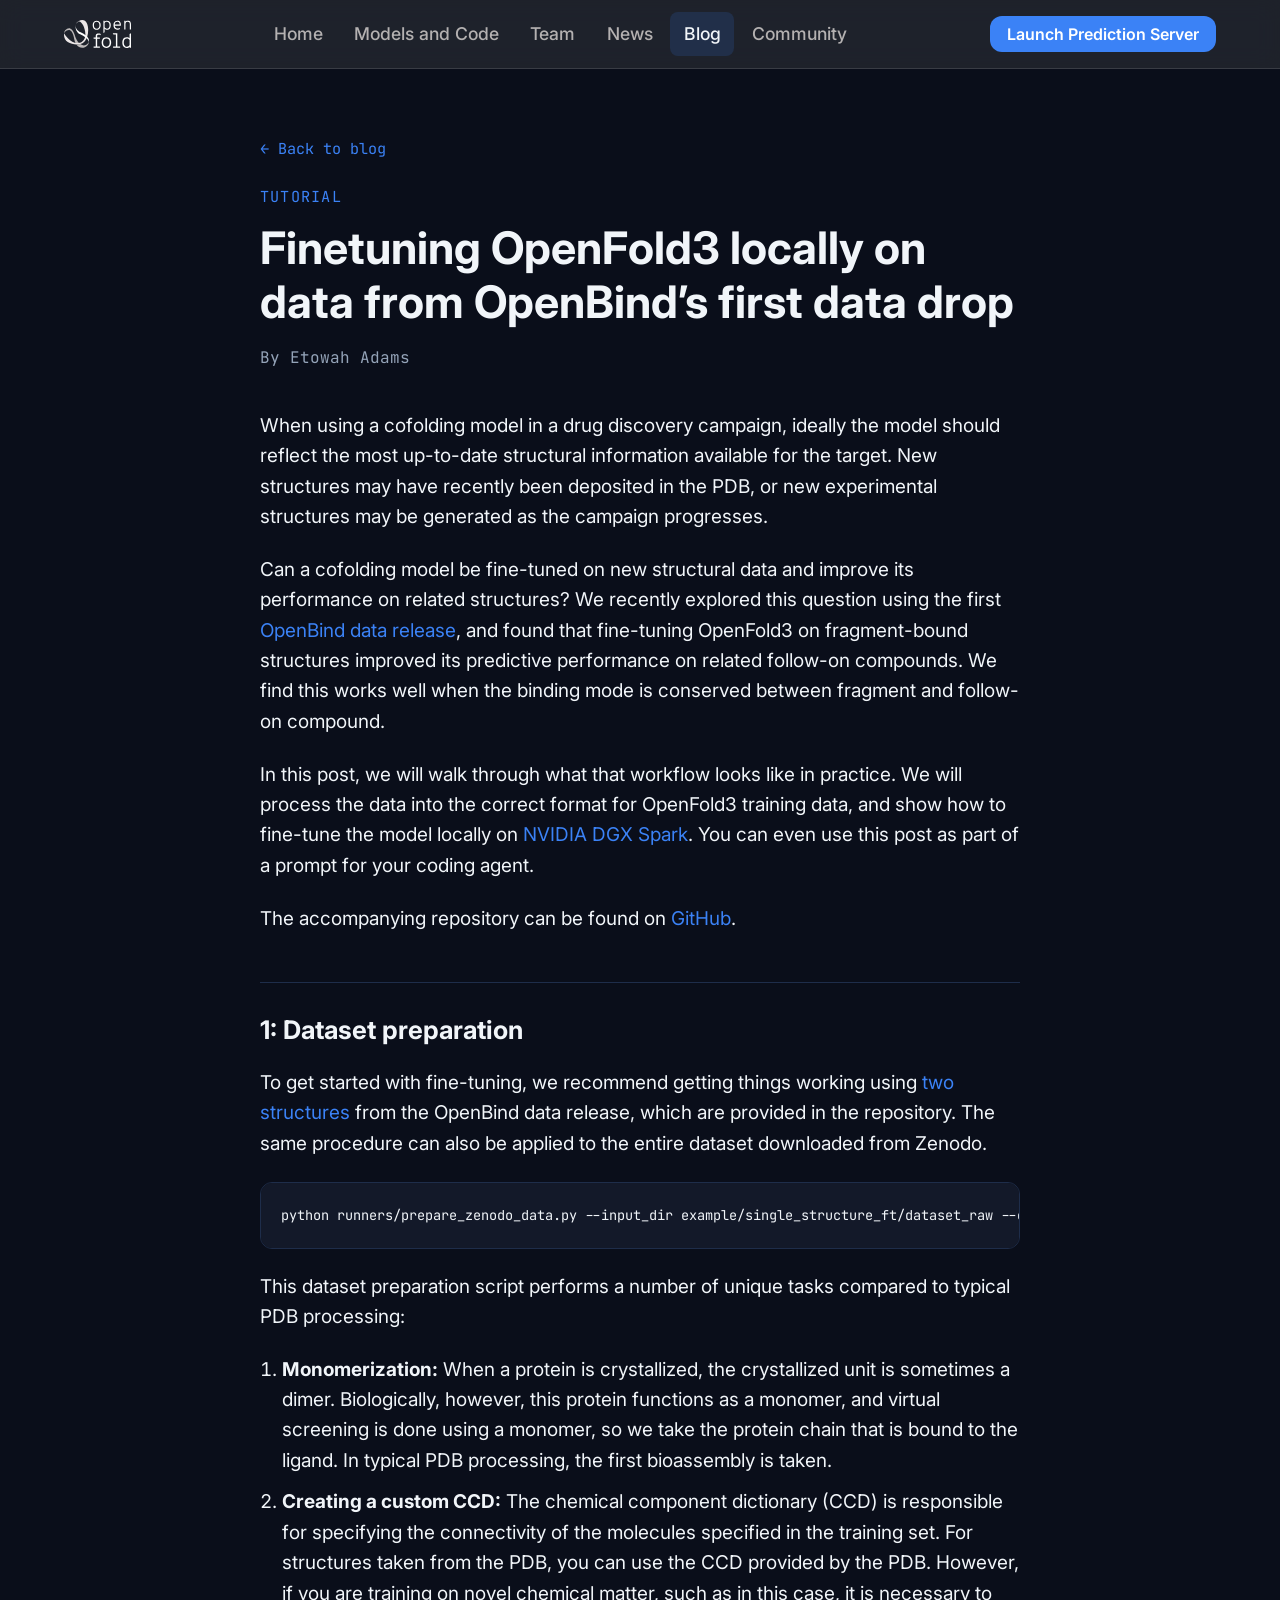
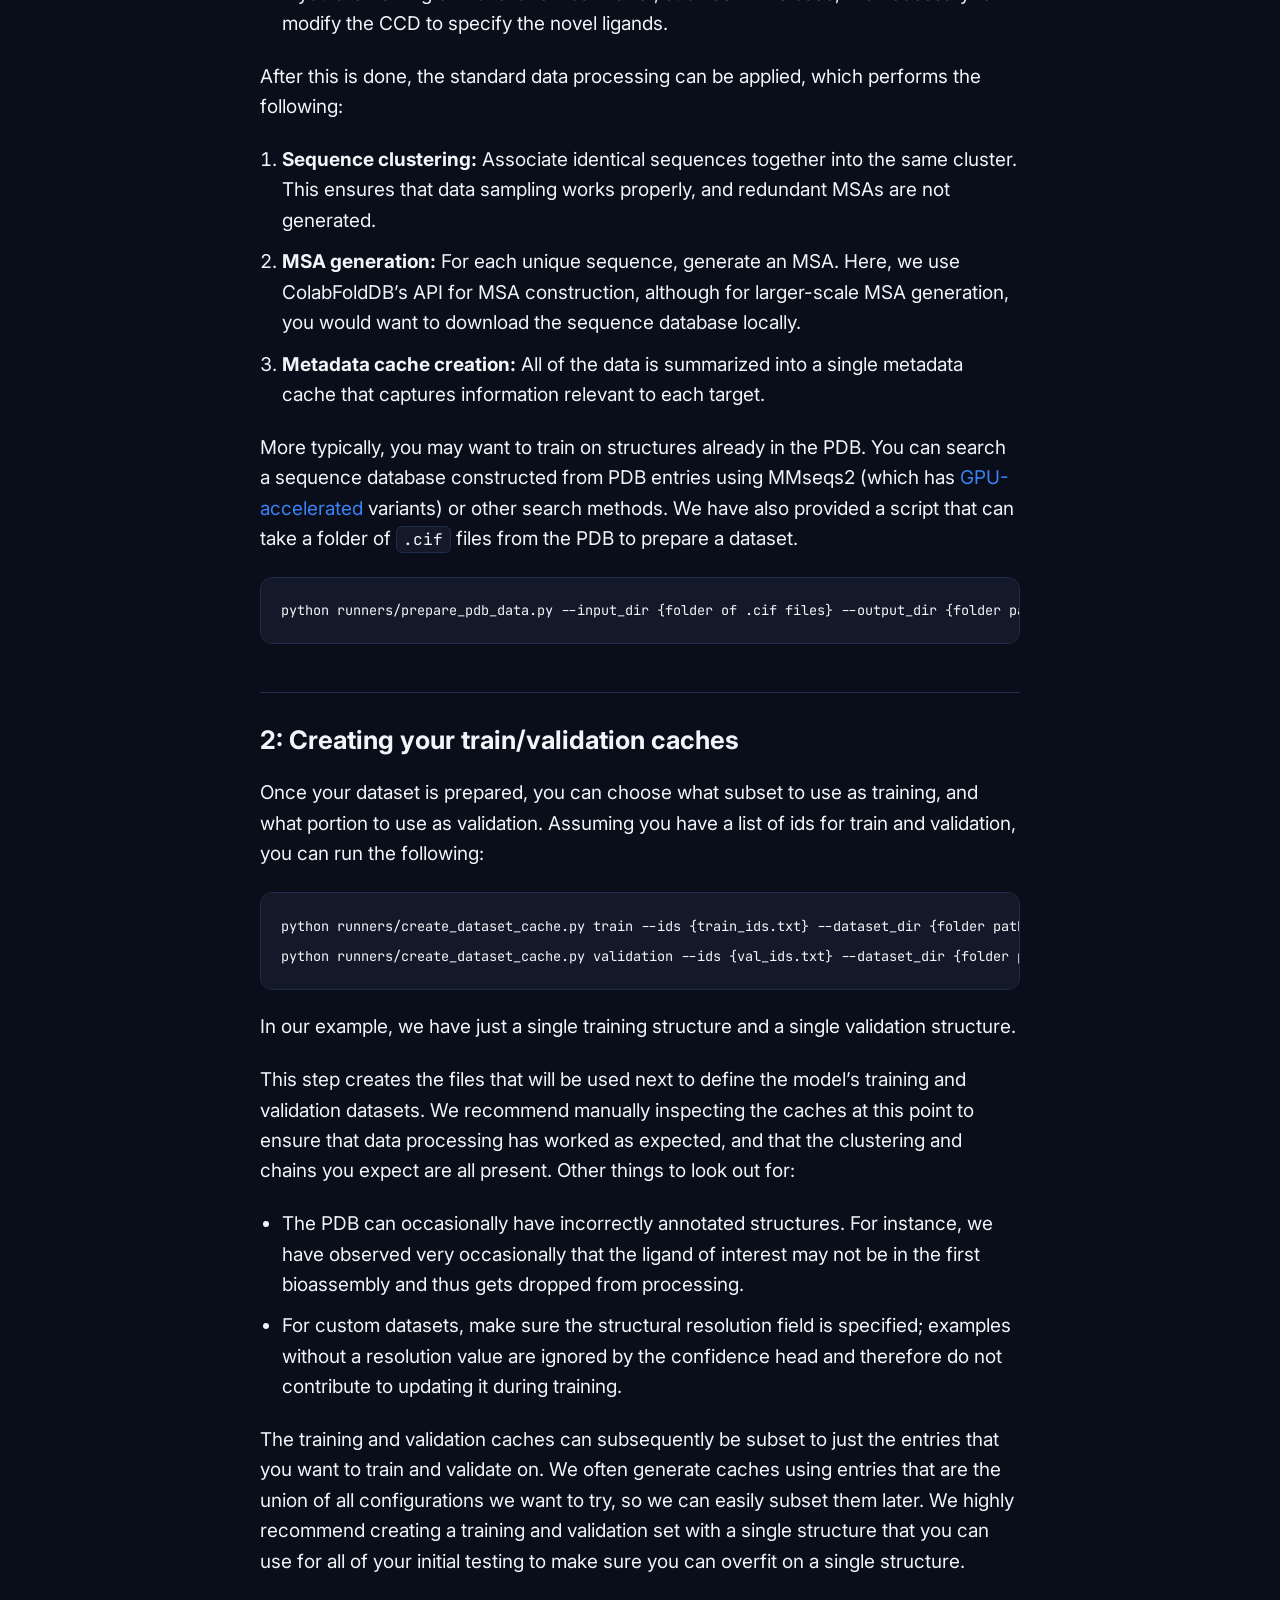
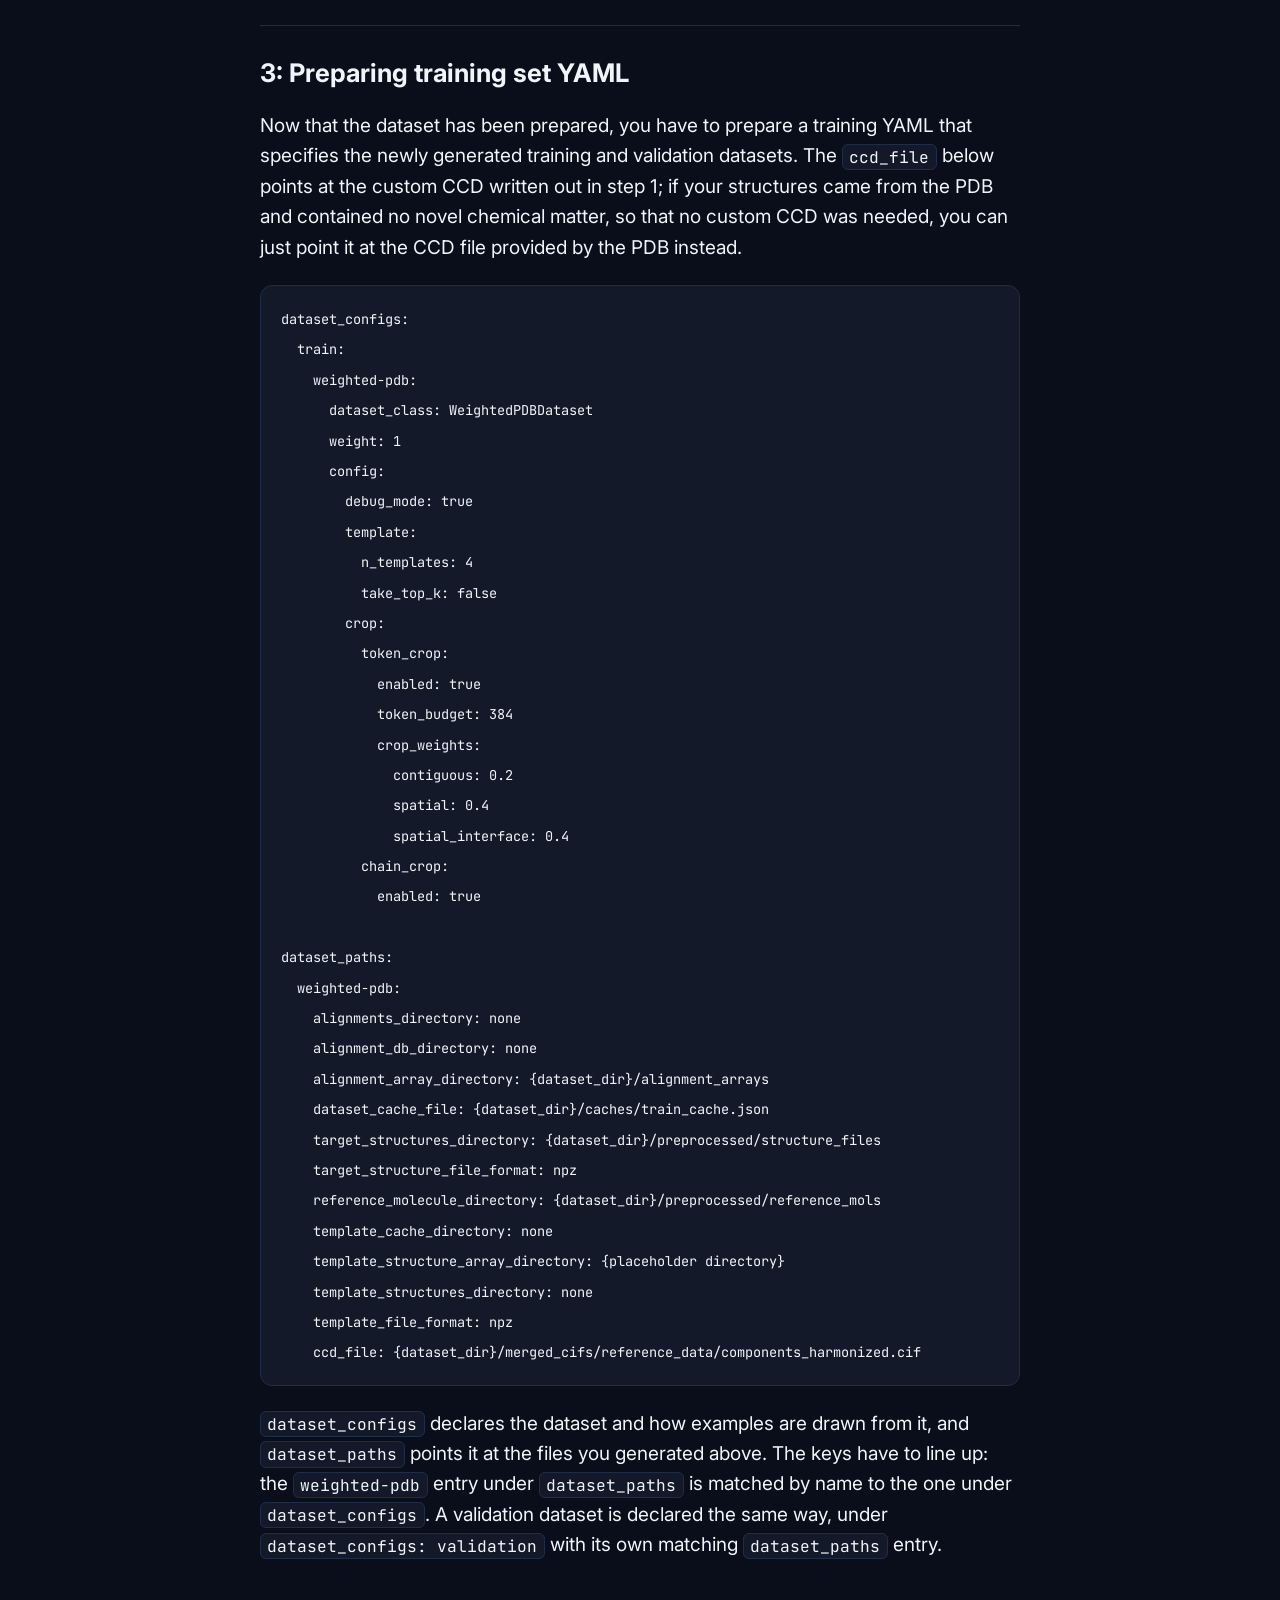
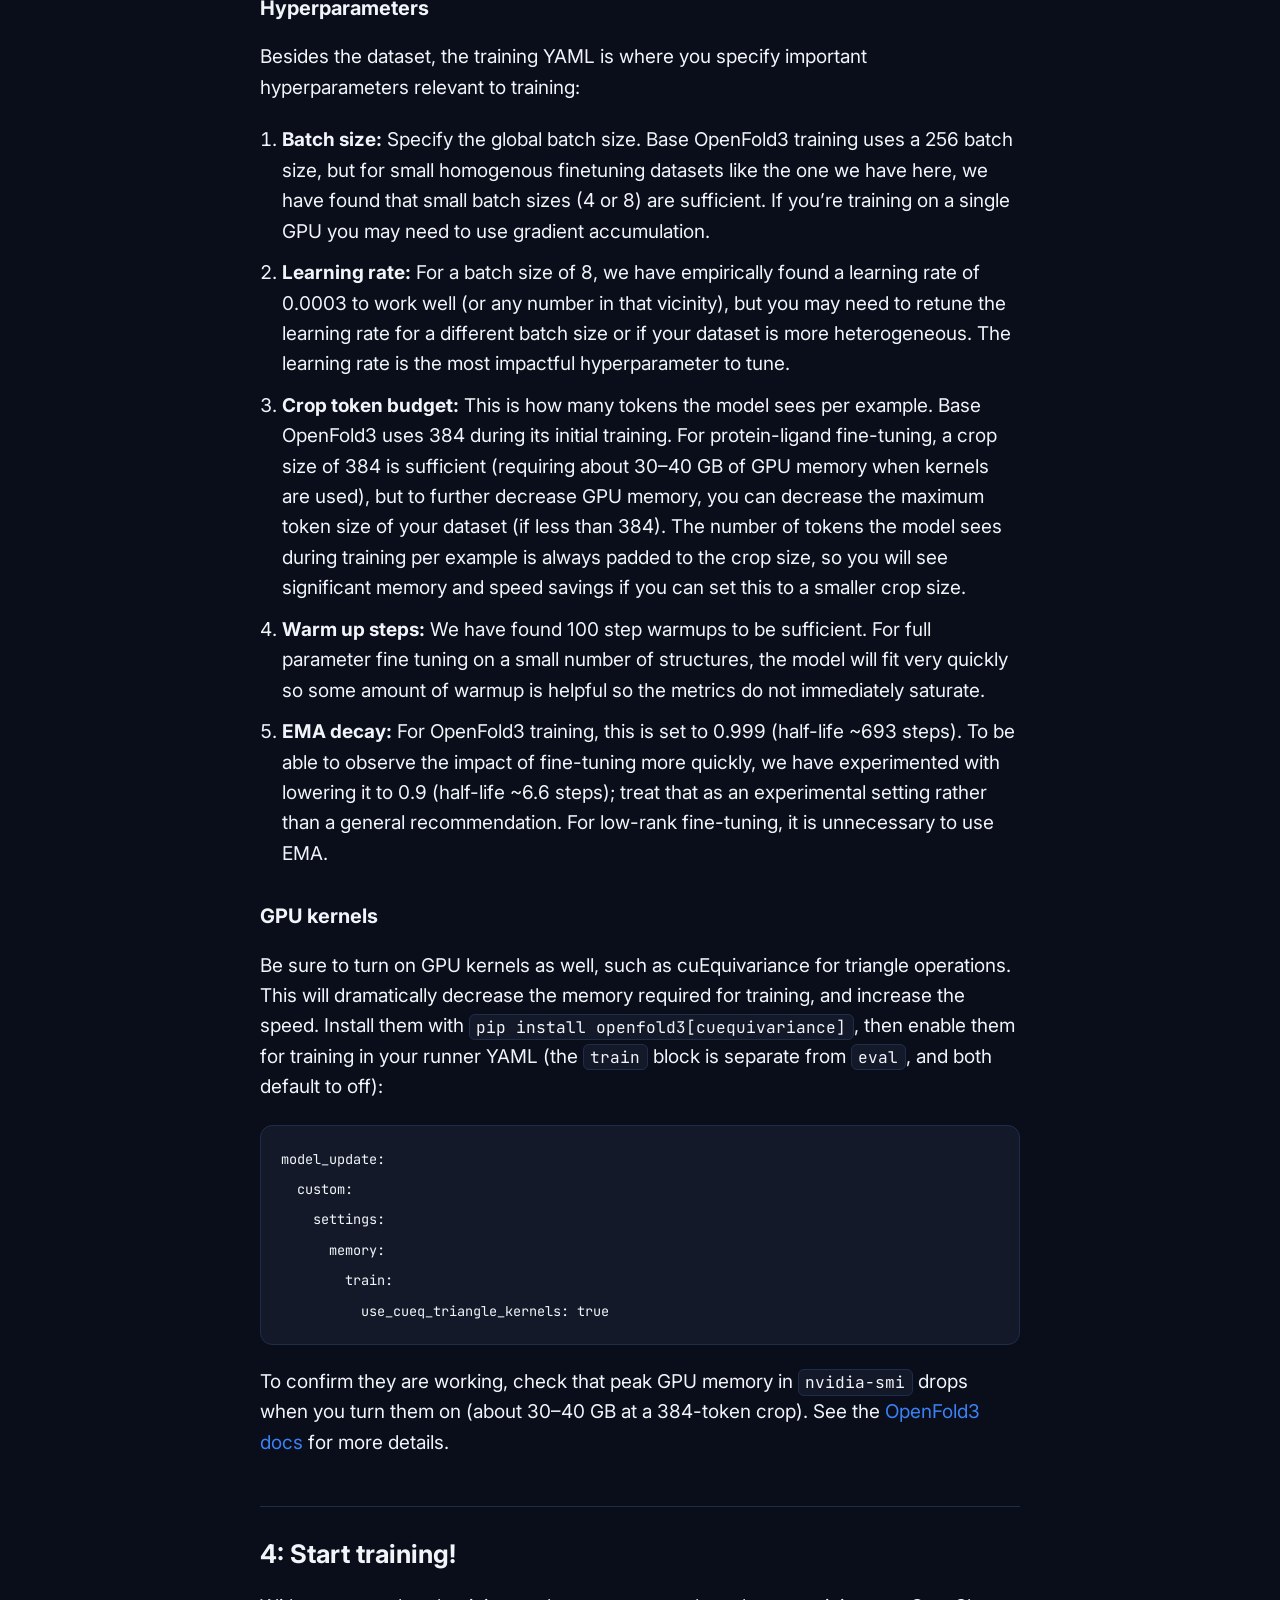
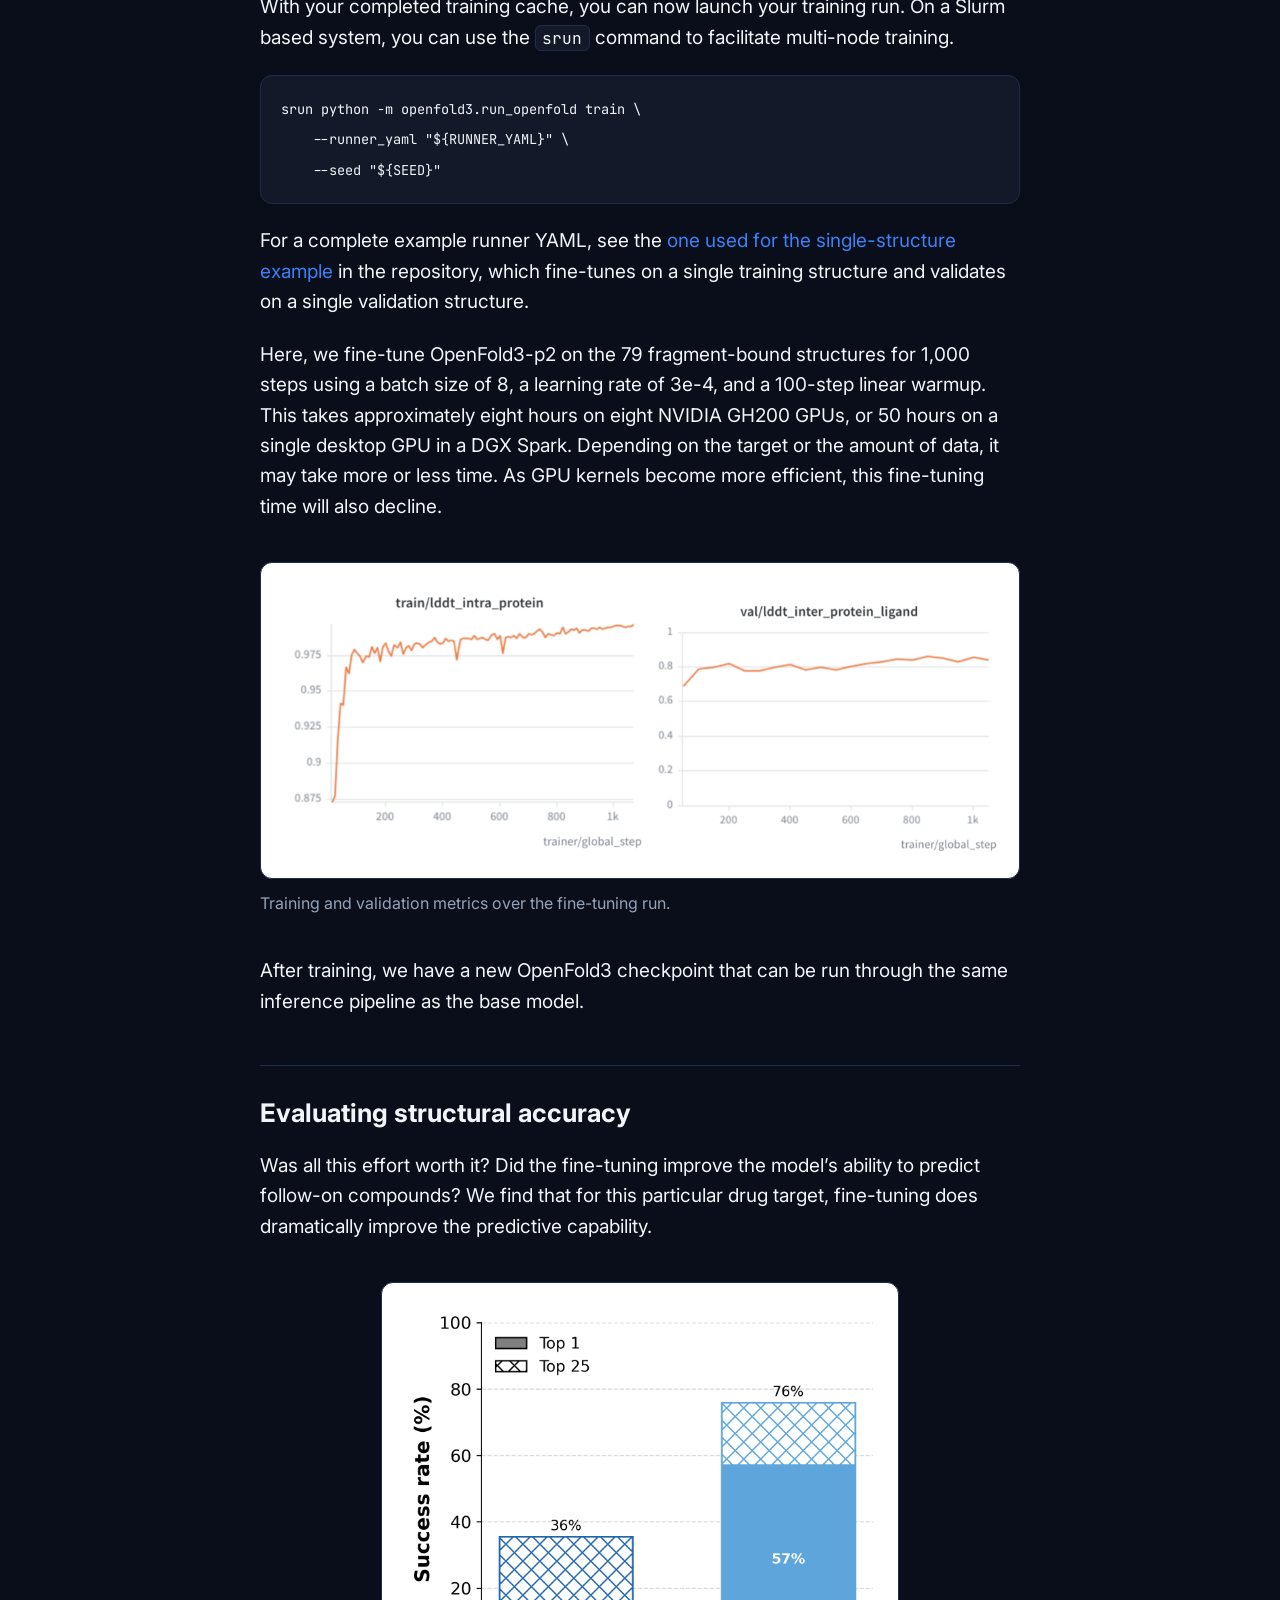
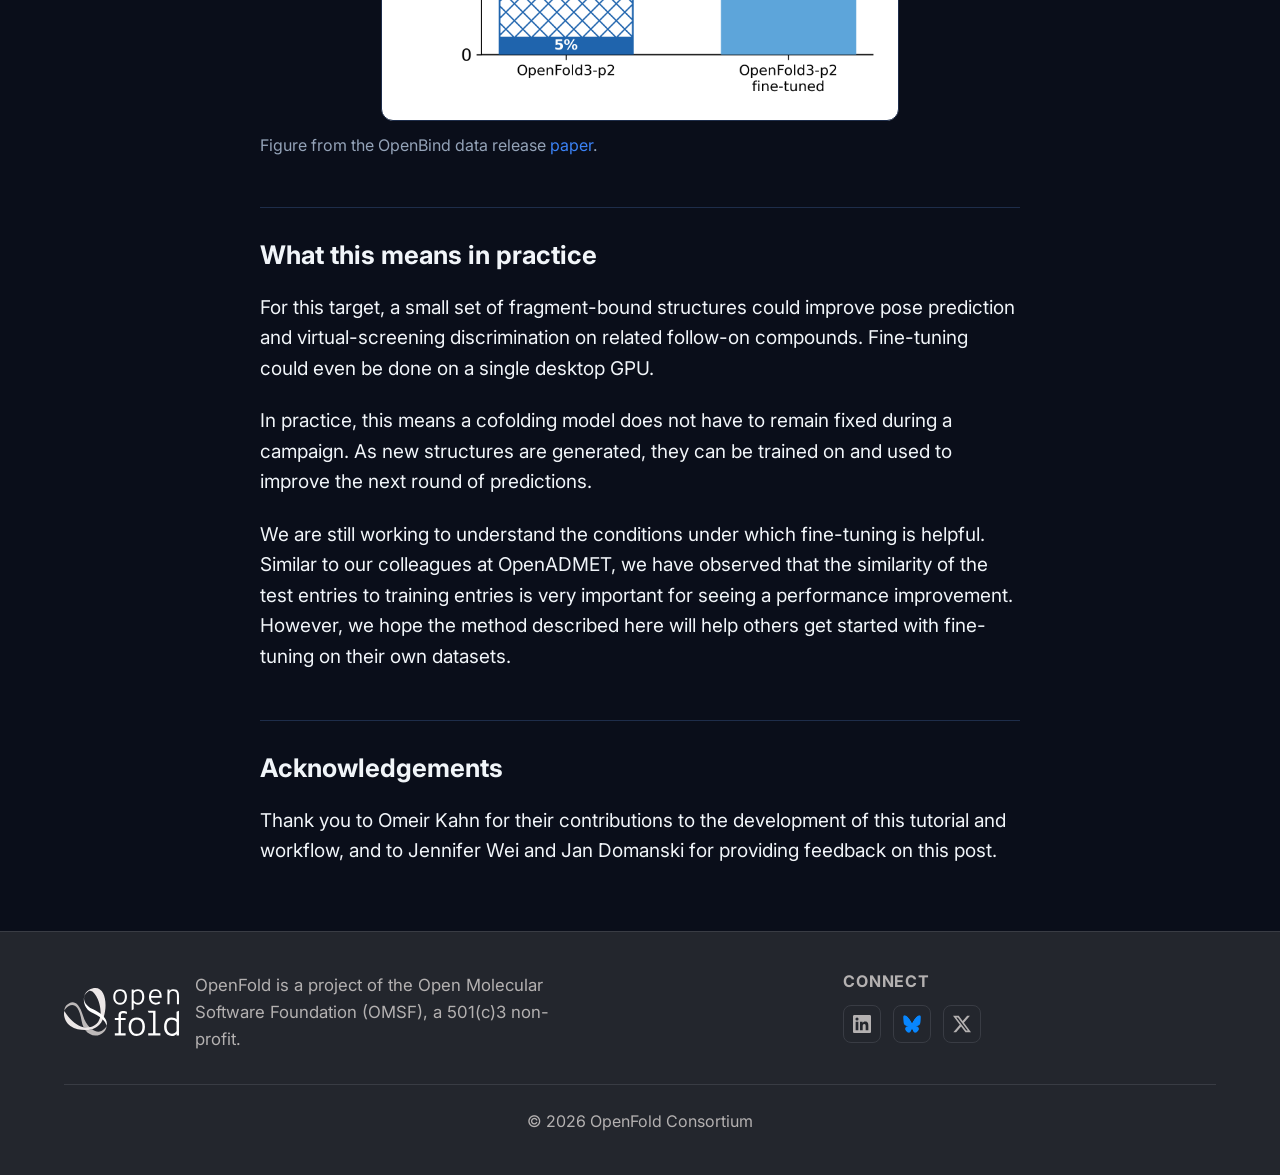
==== commit 0a2e7627: "Thank reviewers in the fine-tuning post acknowledgements Co-Authored-By: Claude Opus 5.5 <noreply@an" ====
--- a/blog-finetuning-openfold3.html
+++ b/blog-finetuning-openfold3.html
@@ -205,7 +205,7 @@
 
           <h2>Acknowledgements</h2>
 
-          <p>Thank you to Omeir Kahn for their contributions to the development of this tutorial and workflow.</p>
+          <p>Thank you to Omeir Kahn for their contributions to the development of this tutorial and workflow, and to Jennifer Wei and Jan Domanski for providing feedback on this post.</p>
         </div>
       </article>
     </div>
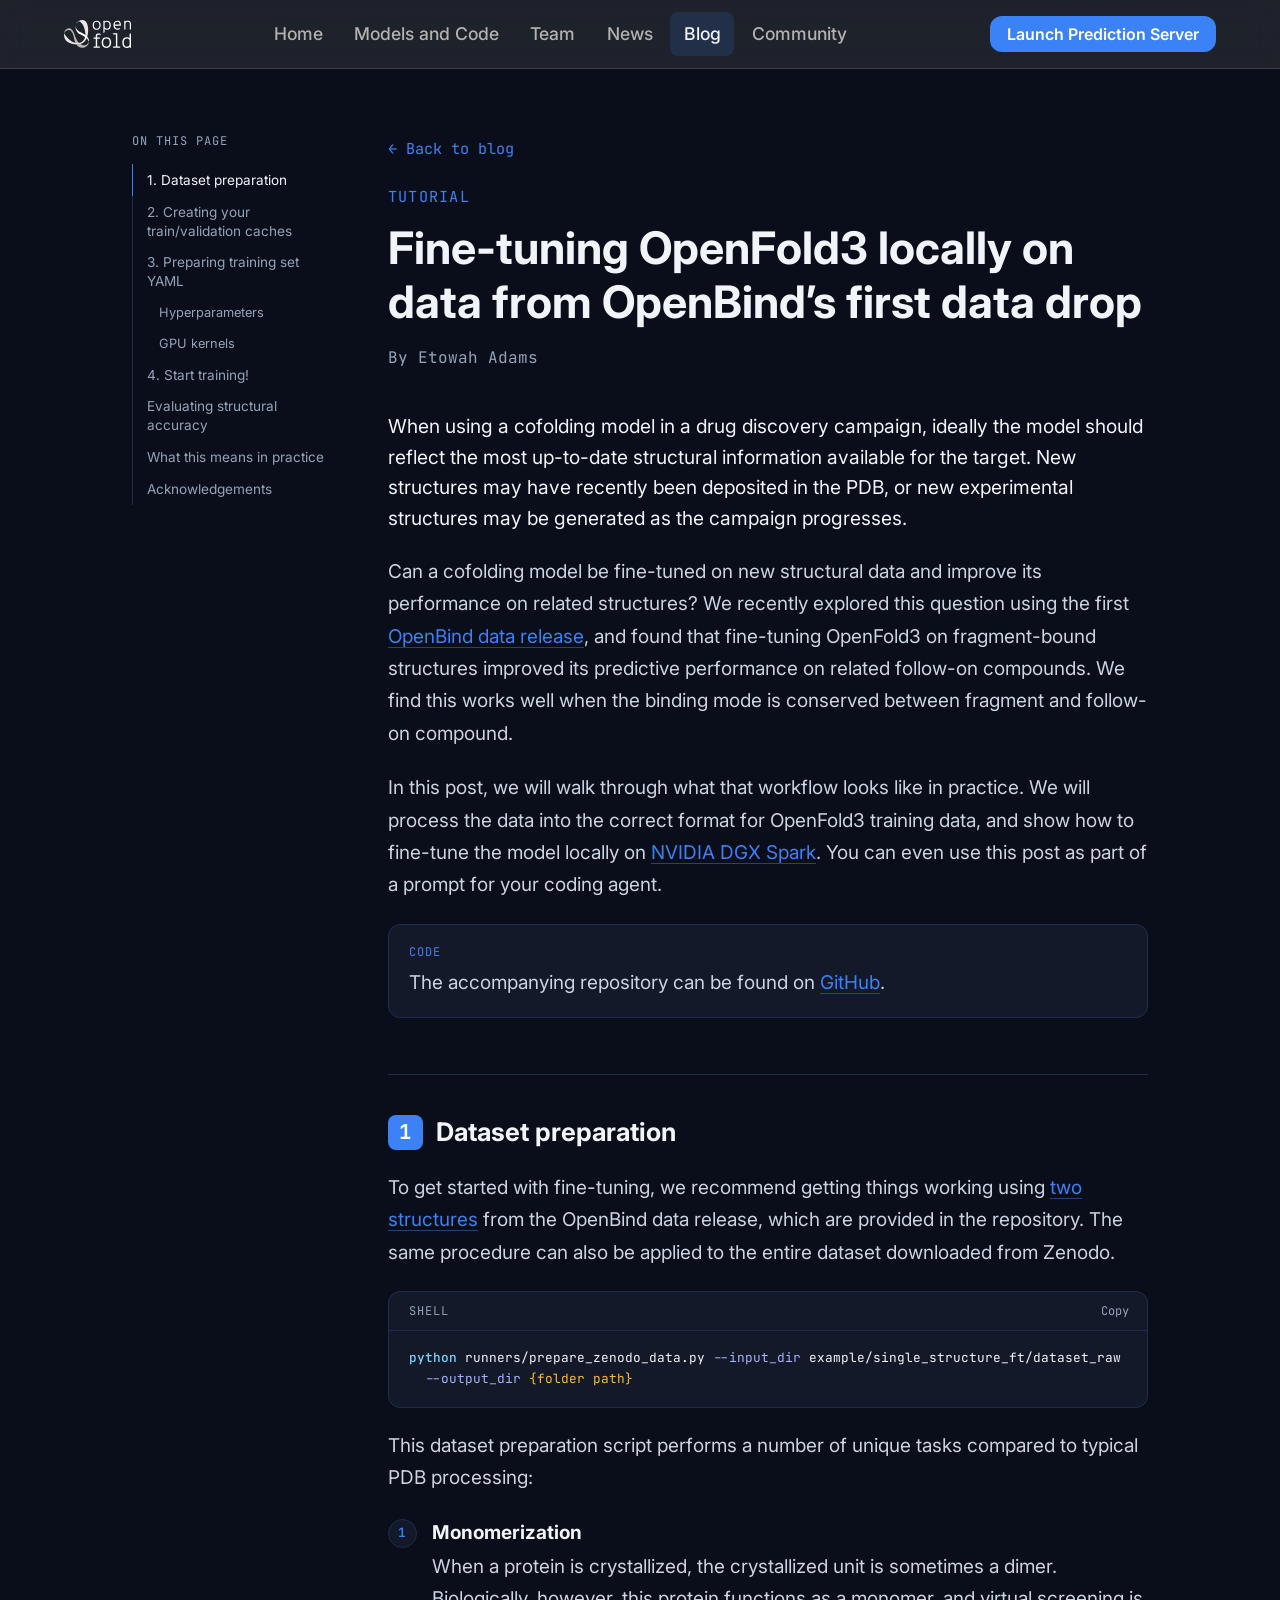
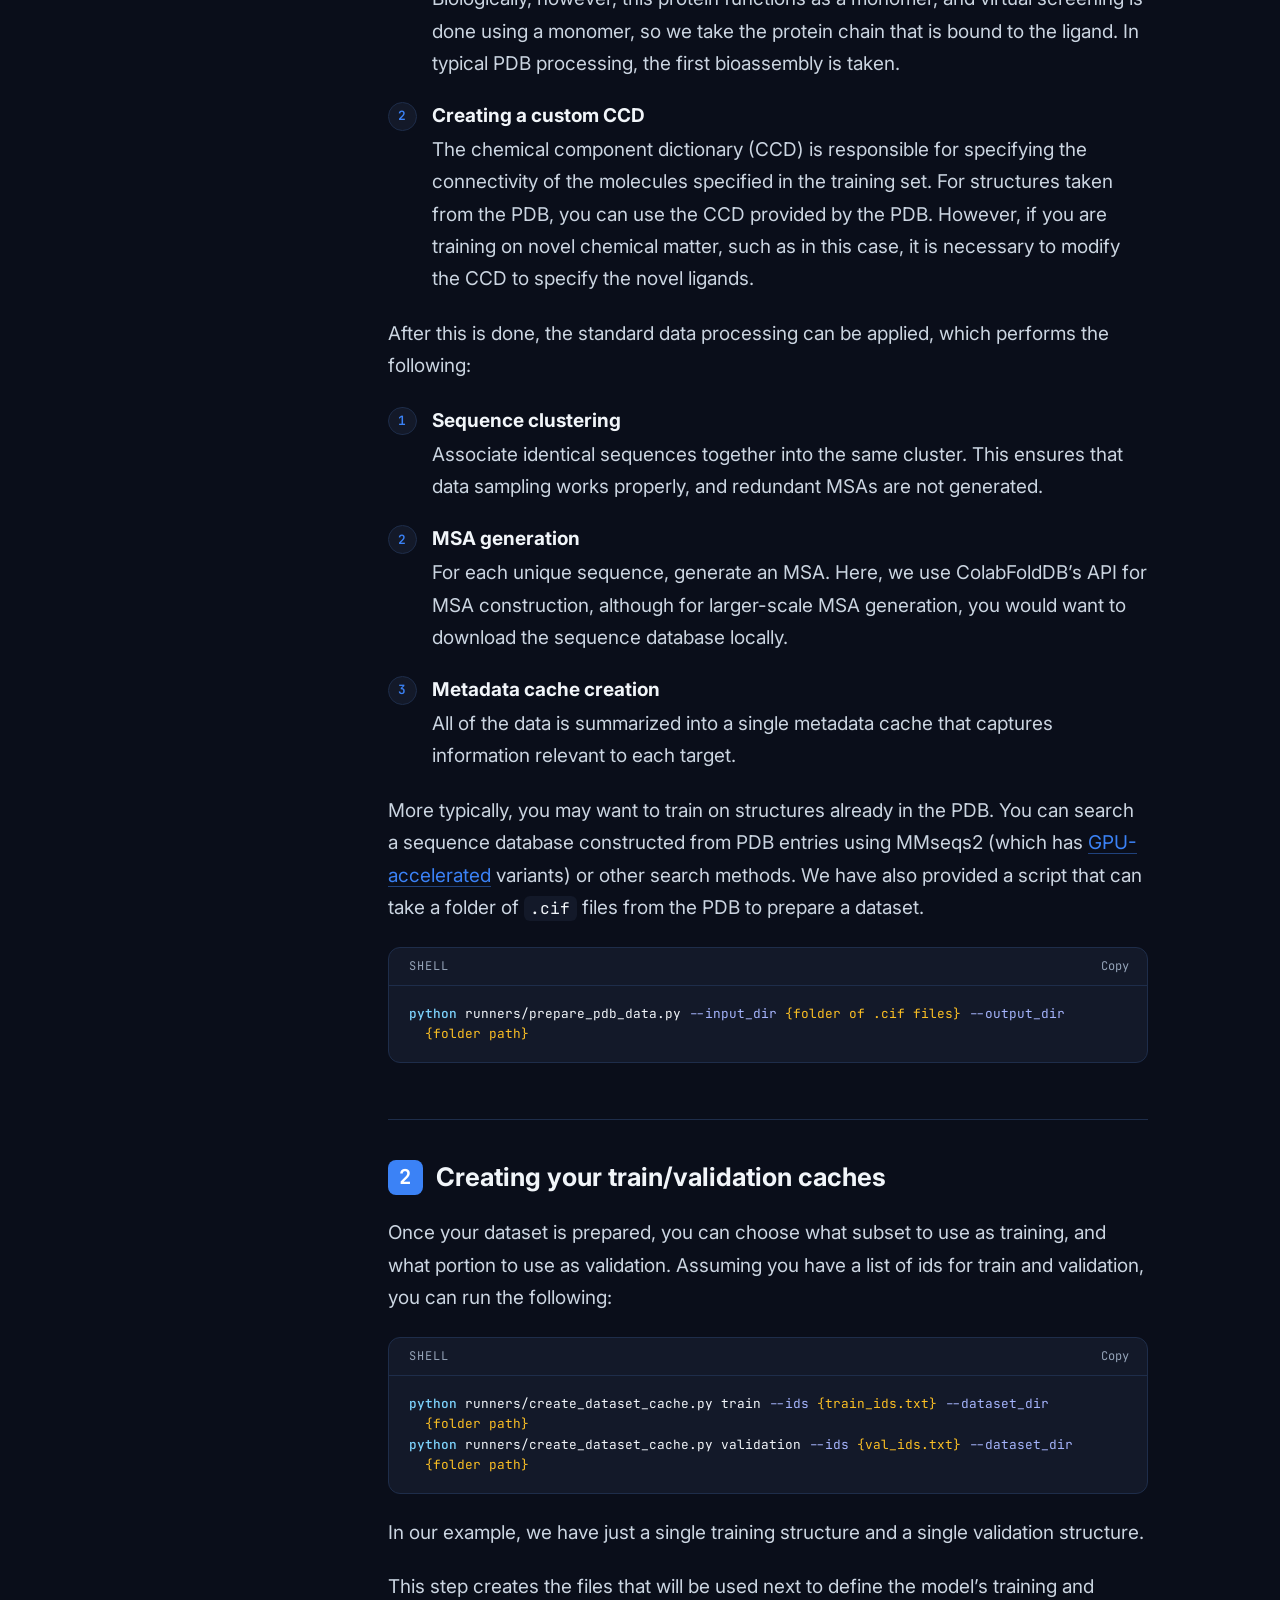
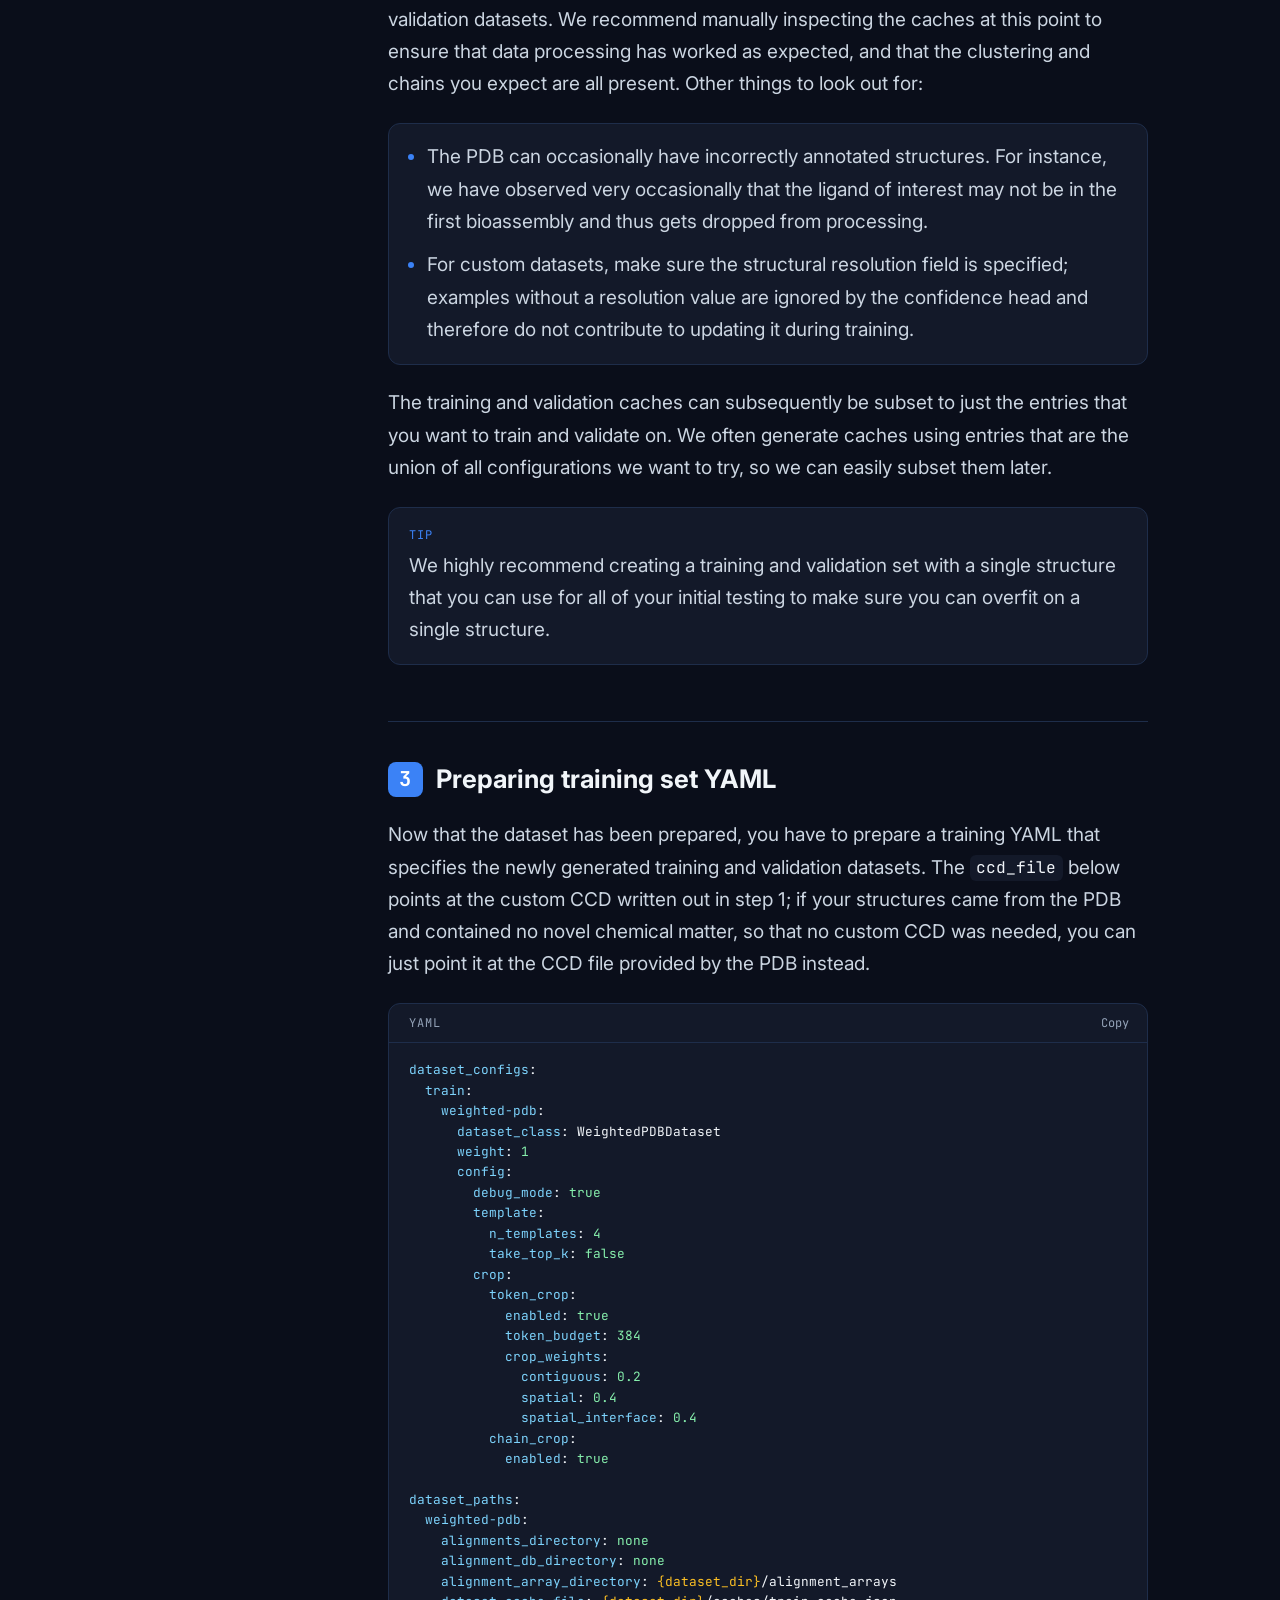
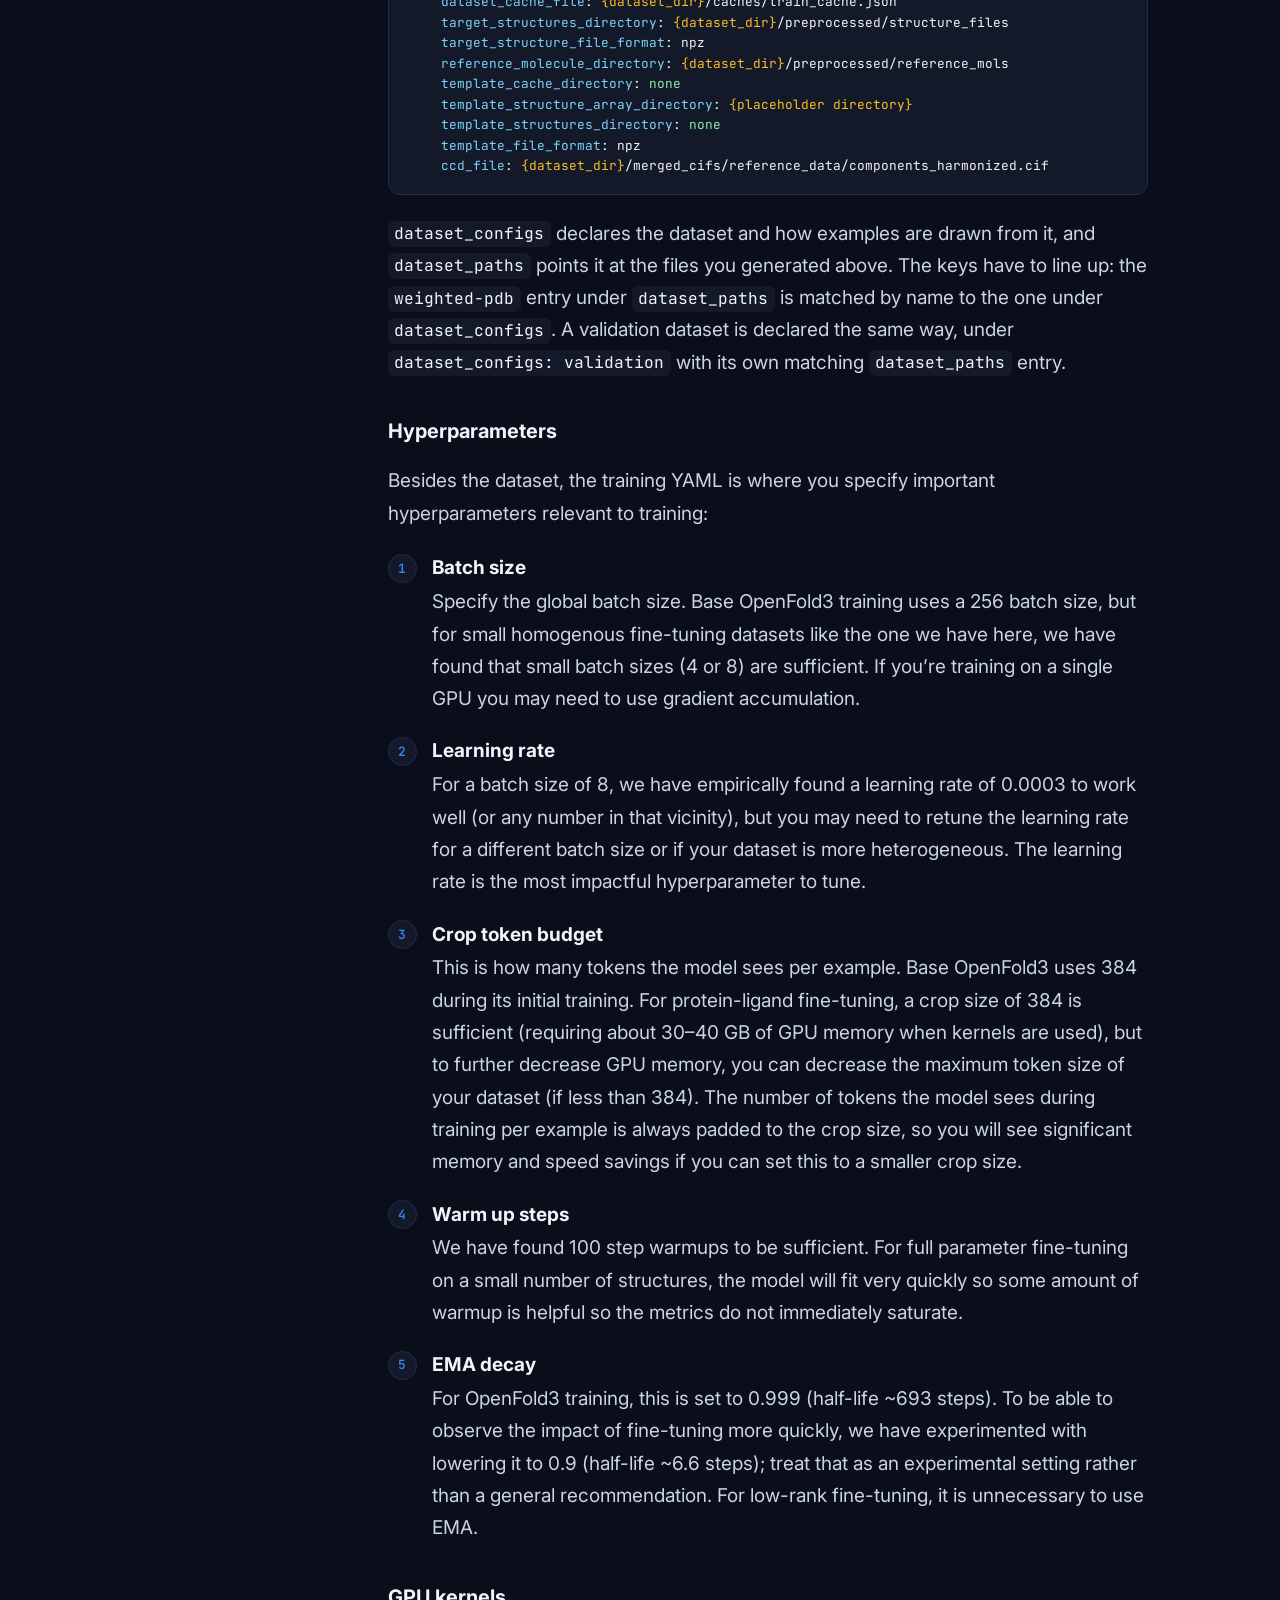
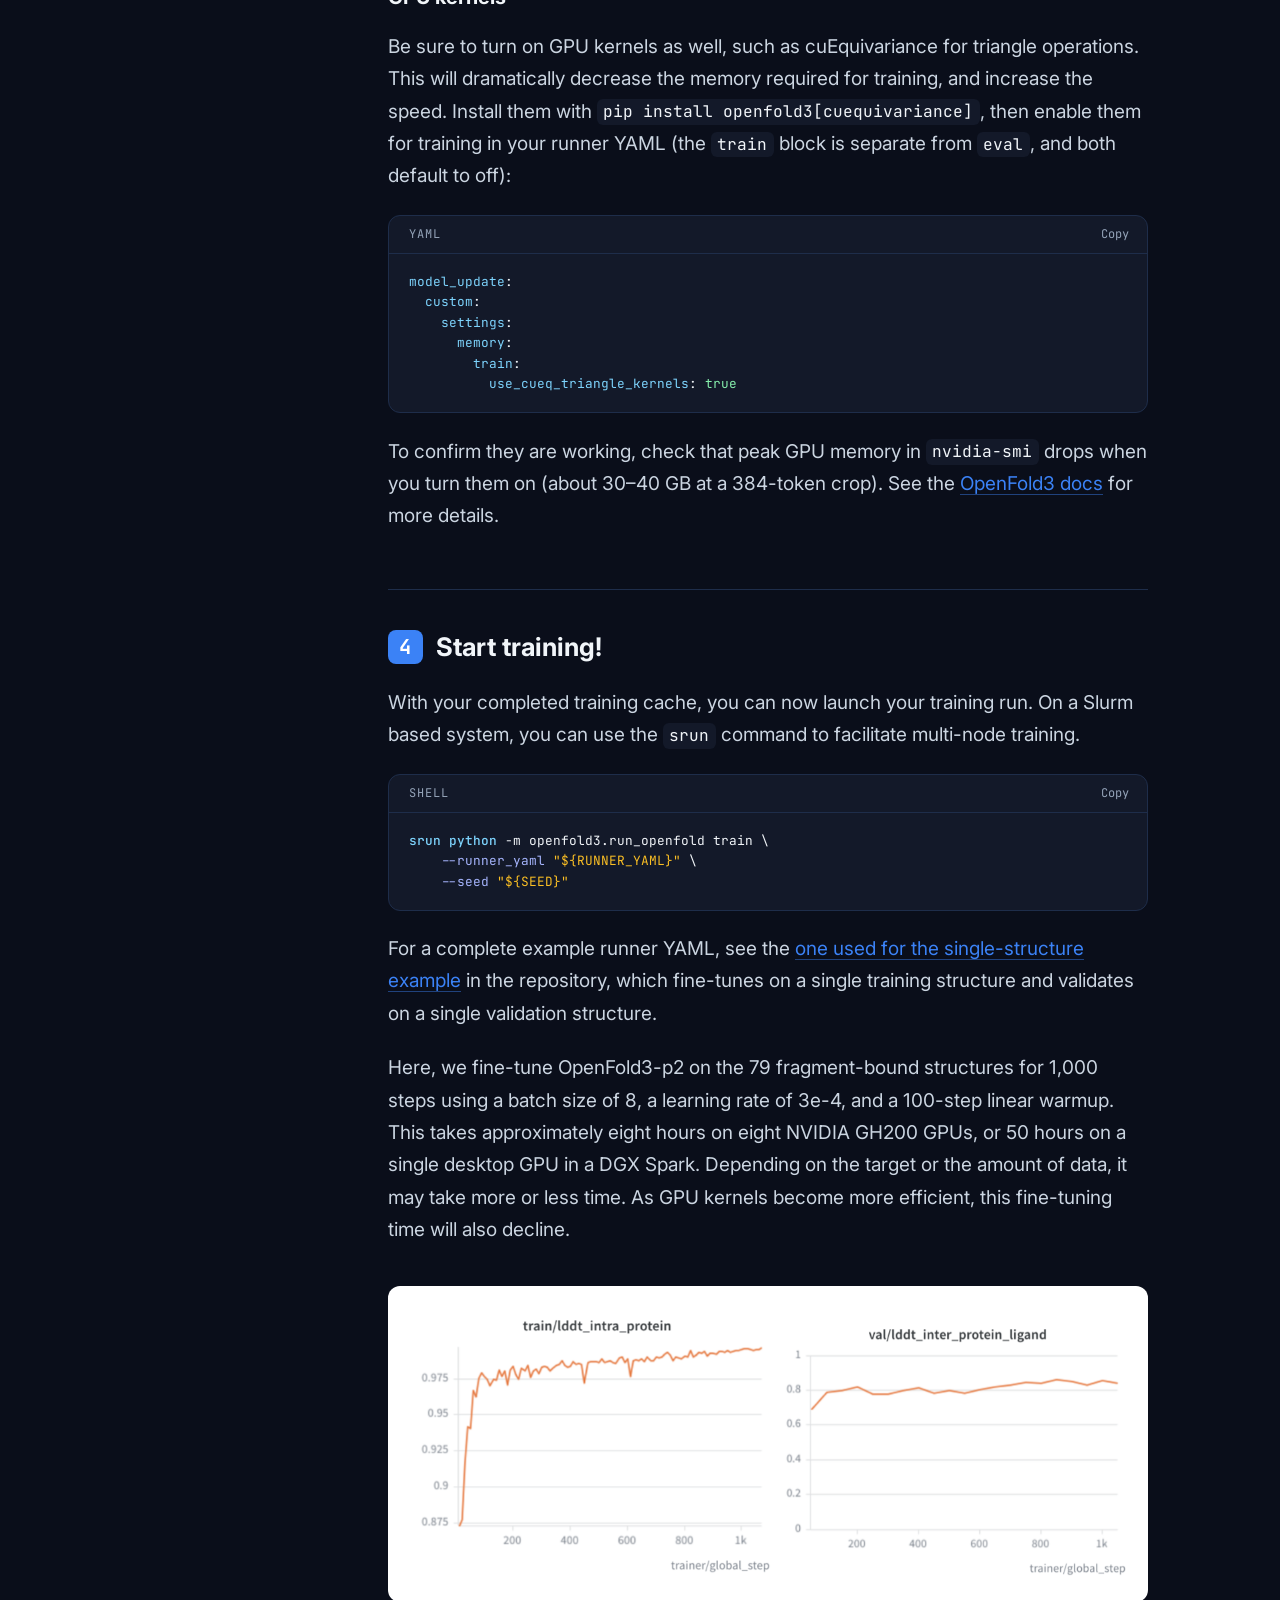
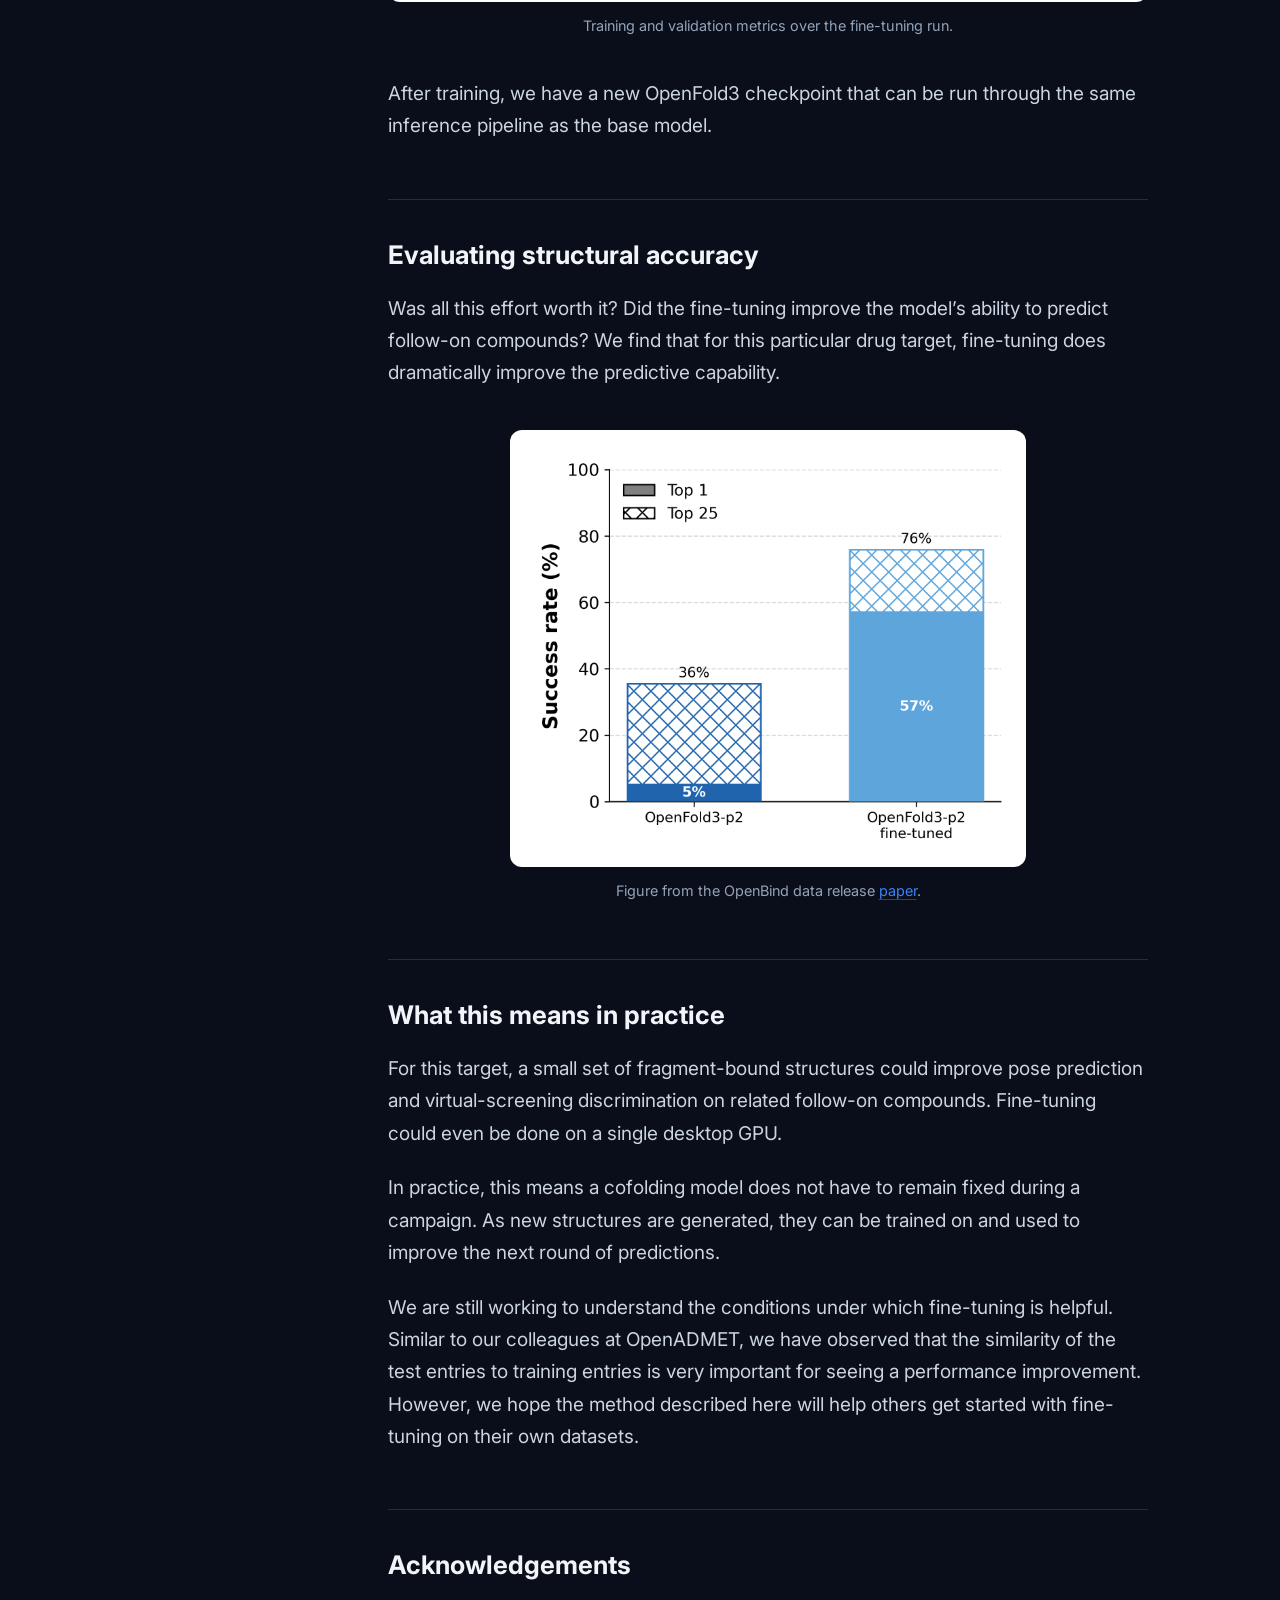
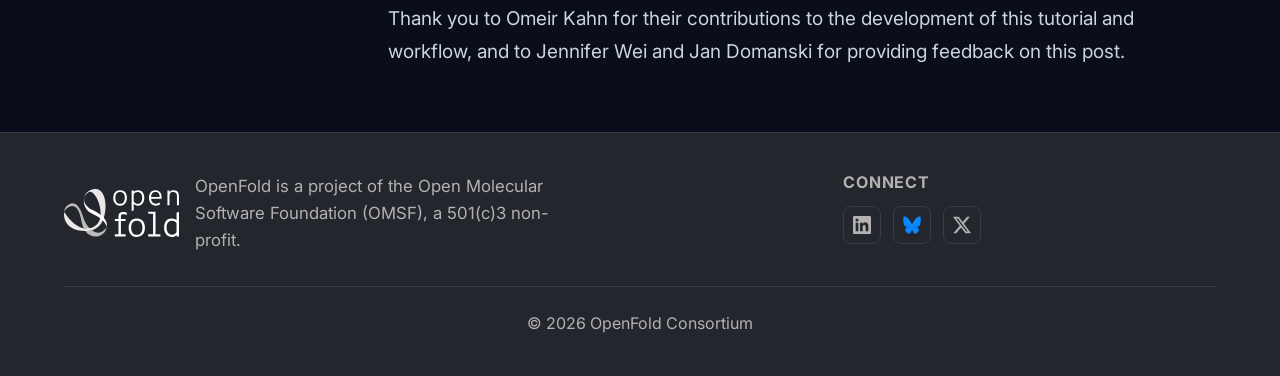
==== commit 7a31621b: "Editing blog style." ====
--- a/blog-finetuning-openfold3.html
+++ b/blog-finetuning-openfold3.html
@@ -3,8 +3,8 @@
 <head>
   <meta charset="UTF-8">
   <meta name="viewport" content="width=device-width, initial-scale=1.0">
-  <title>Finetuning OpenFold3 locally on data from OpenBind&rsquo;s first data drop | OpenFold</title>
-  <meta name="description" content="A tutorial on finetuning OpenFold3 locally on data from OpenBind's first data drop: dataset preparation, train/validation caches, training YAML, hyperparameters, and results.">
+  <title>Fine-tuning OpenFold3 locally on data from OpenBind&rsquo;s first data drop | OpenFold</title>
+  <meta name="description" content="A tutorial on fine-tuning OpenFold3 locally on data from OpenBind's first data drop: dataset preparation, train/validation caches, training YAML, hyperparameters, and results.">
   <meta name="author" content="Etowah Adams">
   <link rel="stylesheet" href="styles/main.css">
   <link rel="stylesheet" href="styles/nav.css">
@@ -40,140 +40,176 @@
   <section class="section">
     <div class="container">
       <article class="article">
+        <nav class="article__toc" aria-label="On this page">
+          <span class="article__toc-title">On this page</span>
+          <ul>
+            <li><a href="#dataset-preparation">1. Dataset preparation</a></li>
+            <li><a href="#caches">2. Creating your train/validation caches</a></li>
+            <li><a href="#training-yaml">3. Preparing training set YAML</a></li>
+            <li class="article__toc-sub"><a href="#hyperparameters">Hyperparameters</a></li>
+            <li class="article__toc-sub"><a href="#gpu-kernels">GPU kernels</a></li>
+            <li><a href="#start-training">4. Start training!</a></li>
+            <li><a href="#evaluating">Evaluating structural accuracy</a></li>
+            <li><a href="#in-practice">What this means in practice</a></li>
+            <li><a href="#acknowledgements">Acknowledgements</a></li>
+          </ul>
+        </nav>
+
+        <div class="article__main">
         <a class="article__back" href="blog.html">&larr; Back to blog</a>
 
         <header class="article__head">
           <span class="eyebrow">Tutorial</span>
-          <h1>Finetuning OpenFold3 locally on data from OpenBind&rsquo;s first data drop</h1>
+          <h1>Fine-tuning OpenFold3 locally on data from OpenBind&rsquo;s first data drop</h1>
           <p class="article__meta">By Etowah Adams</p>
         </header>
 
         <div class="article__body">
-          <p>When using a cofolding model in a drug discovery campaign, ideally the model should reflect the most up-to-date structural information available for the target. New structures may have recently been deposited in the PDB, or new experimental structures may be generated as the campaign progresses.</p>
+          <p class="article__lede">When using a cofolding model in a drug discovery campaign, ideally the model should reflect the most up-to-date structural information available for the target. New structures may have recently been deposited in the PDB, or new experimental structures may be generated as the campaign progresses.</p>
 
           <p>Can a cofolding model be fine-tuned on new structural data and improve its performance on related structures? We recently explored this question using the first <a href="https://www.biorxiv.org/content/10.64898/2026.08.27.747600v1" target="_blank" rel="noopener noreferrer">OpenBind data release</a>, and found that fine-tuning OpenFold3 on fragment-bound structures improved its predictive performance on related follow-on compounds. We find this works well when the binding mode is conserved between fragment and follow-on compound.</p>
 
           <p>In this post, we will walk through what that workflow looks like in practice. We will process the data into the correct format for OpenFold3 training data, and show how to fine-tune the model locally on <a href="https://www.nvidia.com/en-us/products/workstations/dgx-spark/" target="_blank" rel="noopener noreferrer">NVIDIA DGX Spark</a>. You can even use this post as part of a prompt for your coding agent.</p>
 
-          <p>The accompanying repository can be found on <a href="https://github.com/aqlaboratory/openfold3-finetuning-example" target="_blank" rel="noopener noreferrer">GitHub</a>.</p>
-
-          <h2>1: Dataset preparation</h2>
+          <p class="article__callout"><span class="article__callout-label">Code</span> The accompanying repository can be found on <a href="https://github.com/aqlaboratory/openfold3-finetuning-example" target="_blank" rel="noopener noreferrer">GitHub</a>.</p>
+
+          <h2 id="dataset-preparation"><span class="article__step">1</span> Dataset preparation</h2>
 
           <p>To get started with fine-tuning, we recommend getting things working using <a href="https://github.com/aqlaboratory/openfold3-finetuning-example/tree/master/example/single_structure_ft/dataset_raw" target="_blank" rel="noopener noreferrer">two structures</a> from the OpenBind data release, which are provided in the repository. The same procedure can also be applied to the entire dataset downloaded from Zenodo.</p>
 
-<pre><code>python runners/prepare_zenodo_data.py --input_dir example/single_structure_ft/dataset_raw --output_dir {folder path}</code></pre>
+<div class="code-block code-block--wrap">
+            <div class="code-block__bar"><span>shell</span></div>
+<pre><code><span class="code-line"><span class="tok-cmd">python</span> runners/prepare_zenodo_data.py <span class="tok-flag">--input_dir</span> example/single_structure_ft/dataset_raw <span class="tok-flag">--output_dir</span> <span class="tok-var">{folder path}</span></span></code></pre>
+          </div>
 
           <p>This dataset preparation script performs a number of unique tasks compared to typical PDB processing:</p>
 
-          <ol>
-            <li><strong>Monomerization:</strong> When a protein is crystallized, the crystallized unit is sometimes a dimer. Biologically, however, this protein functions as a monomer, and virtual screening is done using a monomer, so we take the protein chain that is bound to the ligand. In typical PDB processing, the first bioassembly is taken.</li>
-            <li><strong>Creating a custom CCD:</strong> The chemical component dictionary (CCD) is responsible for specifying the connectivity of the molecules specified in the training set. For structures taken from the PDB, you can use the CCD provided by the PDB. However, if you are training on novel chemical matter, such as in this case, it is necessary to modify the CCD to specify the novel ligands.</li>
+          <ol class="article__steps">
+            <li><strong>Monomerization</strong> When a protein is crystallized, the crystallized unit is sometimes a dimer. Biologically, however, this protein functions as a monomer, and virtual screening is done using a monomer, so we take the protein chain that is bound to the ligand. In typical PDB processing, the first bioassembly is taken.</li>
+            <li><strong>Creating a custom CCD</strong> The chemical component dictionary (CCD) is responsible for specifying the connectivity of the molecules specified in the training set. For structures taken from the PDB, you can use the CCD provided by the PDB. However, if you are training on novel chemical matter, such as in this case, it is necessary to modify the CCD to specify the novel ligands.</li>
           </ol>
 
           <p>After this is done, the standard data processing can be applied, which performs the following:</p>
 
-          <ol>
-            <li><strong>Sequence clustering:</strong> Associate identical sequences together into the same cluster. This ensures that data sampling works properly, and redundant MSAs are not generated.</li>
-            <li><strong>MSA generation:</strong> For each unique sequence, generate an MSA. Here, we use ColabFoldDB&rsquo;s API for MSA construction, although for larger-scale MSA generation, you would want to download the sequence database locally.</li>
-            <li><strong>Metadata cache creation:</strong> All of the data is summarized into a single metadata cache that captures information relevant to each target.</li>
+          <ol class="article__steps">
+            <li><strong>Sequence clustering</strong> Associate identical sequences together into the same cluster. This ensures that data sampling works properly, and redundant MSAs are not generated.</li>
+            <li><strong>MSA generation</strong> For each unique sequence, generate an MSA. Here, we use ColabFoldDB&rsquo;s API for MSA construction, although for larger-scale MSA generation, you would want to download the sequence database locally.</li>
+            <li><strong>Metadata cache creation</strong> All of the data is summarized into a single metadata cache that captures information relevant to each target.</li>
           </ol>
 
           <p>More typically, you may want to train on structures already in the PDB. You can search a sequence database constructed from PDB entries using MMseqs2 (which has <a href="https://developer.nvidia.com/blog/boost-alphafold2-protein-structure-prediction-with-gpu-accelerated-mmseqs2/" target="_blank" rel="noopener noreferrer">GPU-accelerated</a> variants) or other search methods. We have also provided a script that can take a folder of <code>.cif</code> files from the PDB to prepare a dataset.</p>
 
-<pre><code>python runners/prepare_pdb_data.py --input_dir {folder of .cif files} --output_dir {folder path}</code></pre>
-
-          <h2>2: Creating your train/validation caches</h2>
+<div class="code-block code-block--wrap">
+            <div class="code-block__bar"><span>shell</span></div>
+<pre><code><span class="code-line"><span class="tok-cmd">python</span> runners/prepare_pdb_data.py <span class="tok-flag">--input_dir</span> <span class="tok-var">{folder of .cif files}</span> <span class="tok-flag">--output_dir</span> <span class="tok-var">{folder path}</span></span></code></pre>
+          </div>
+
+          <h2 id="caches"><span class="article__step">2</span> Creating your train/validation caches</h2>
 
           <p>Once your dataset is prepared, you can choose what subset to use as training, and what portion to use as validation. Assuming you have a list of ids for train and validation, you can run the following:</p>
 
-<pre><code>python runners/create_dataset_cache.py train --ids {train_ids.txt} --dataset_dir {folder path}
-python runners/create_dataset_cache.py validation --ids {val_ids.txt} --dataset_dir {folder path}</code></pre>
+<div class="code-block code-block--wrap">
+            <div class="code-block__bar"><span>shell</span></div>
+<pre><code><span class="code-line"><span class="tok-cmd">python</span> runners/create_dataset_cache.py train <span class="tok-flag">--ids</span> <span class="tok-var">{train_ids.txt}</span> <span class="tok-flag">--dataset_dir</span> <span class="tok-var">{folder path}</span>
+</span><span class="code-line"><span class="tok-cmd">python</span> runners/create_dataset_cache.py validation <span class="tok-flag">--ids</span> <span class="tok-var">{val_ids.txt}</span> <span class="tok-flag">--dataset_dir</span> <span class="tok-var">{folder path}</span></span></code></pre>
+          </div>
 
           <p>In our example, we have just a single training structure and a single validation structure.</p>
 
           <p>This step creates the files that will be used next to define the model&rsquo;s training and validation datasets. We recommend manually inspecting the caches at this point to ensure that data processing has worked as expected, and that the clustering and chains you expect are all present. Other things to look out for:</p>
 
-          <ul>
+          <ul class="article__panel">
             <li>The PDB can occasionally have incorrectly annotated structures. For instance, we have observed very occasionally that the ligand of interest may not be in the first bioassembly and thus gets dropped from processing.</li>
             <li>For custom datasets, make sure the structural resolution field is specified; examples without a resolution value are ignored by the confidence head and therefore do not contribute to updating it during training.</li>
           </ul>
 
-          <p>The training and validation caches can subsequently be subset to just the entries that you want to train and validate on. We often generate caches using entries that are the union of all configurations we want to try, so we can easily subset them later. We highly recommend creating a training and validation set with a single structure that you can use for all of your initial testing to make sure you can overfit on a single structure.</p>
-
-          <h2>3: Preparing training set YAML</h2>
+          <p>The training and validation caches can subsequently be subset to just the entries that you want to train and validate on. We often generate caches using entries that are the union of all configurations we want to try, so we can easily subset them later.</p>
+
+          <p class="article__callout"><span class="article__callout-label">Tip</span> We highly recommend creating a training and validation set with a single structure that you can use for all of your initial testing to make sure you can overfit on a single structure.</p>
+
+          <h2 id="training-yaml"><span class="article__step">3</span> Preparing training set YAML</h2>
 
           <p>Now that the dataset has been prepared, you have to prepare a training YAML that specifies the newly generated training and validation datasets. The <code>ccd_file</code> below points at the custom CCD written out in step 1; if your structures came from the PDB and contained no novel chemical matter, so that no custom CCD was needed, you can just point it at the CCD file provided by the PDB instead.</p>
 
-<pre><code>dataset_configs:
-  train:
-    weighted-pdb:
-      dataset_class: WeightedPDBDataset
-      weight: 1
-      config:
-        debug_mode: true
-        template:
-          n_templates: 4
-          take_top_k: false
-        crop:
-          token_crop:
-            enabled: true
-            token_budget: 384
-            crop_weights:
-              contiguous: 0.2
-              spatial: 0.4
-              spatial_interface: 0.4
-          chain_crop:
-            enabled: true
-
-dataset_paths:
-  weighted-pdb:
-    alignments_directory: none
-    alignment_db_directory: none
-    alignment_array_directory: {dataset_dir}/alignment_arrays
-    dataset_cache_file: {dataset_dir}/caches/train_cache.json
-    target_structures_directory: {dataset_dir}/preprocessed/structure_files
-    target_structure_file_format: npz
-    reference_molecule_directory: {dataset_dir}/preprocessed/reference_mols
-    template_cache_directory: none
-    template_structure_array_directory: {placeholder directory}
-    template_structures_directory: none
-    template_file_format: npz
-    ccd_file: {dataset_dir}/merged_cifs/reference_data/components_harmonized.cif</code></pre>
+<div class="code-block">
+            <div class="code-block__bar"><span>yaml</span></div>
+<pre><code><span class="tok-key">dataset_configs</span>:
+  <span class="tok-key">train</span>:
+    <span class="tok-key">weighted-pdb</span>:
+      <span class="tok-key">dataset_class</span>: WeightedPDBDataset
+      <span class="tok-key">weight</span>: <span class="tok-lit">1</span>
+      <span class="tok-key">config</span>:
+        <span class="tok-key">debug_mode</span>: <span class="tok-lit">true</span>
+        <span class="tok-key">template</span>:
+          <span class="tok-key">n_templates</span>: <span class="tok-lit">4</span>
+          <span class="tok-key">take_top_k</span>: <span class="tok-lit">false</span>
+        <span class="tok-key">crop</span>:
+          <span class="tok-key">token_crop</span>:
+            <span class="tok-key">enabled</span>: <span class="tok-lit">true</span>
+            <span class="tok-key">token_budget</span>: <span class="tok-lit">384</span>
+            <span class="tok-key">crop_weights</span>:
+              <span class="tok-key">contiguous</span>: <span class="tok-lit">0.2</span>
+              <span class="tok-key">spatial</span>: <span class="tok-lit">0.4</span>
+              <span class="tok-key">spatial_interface</span>: <span class="tok-lit">0.4</span>
+          <span class="tok-key">chain_crop</span>:
+            <span class="tok-key">enabled</span>: <span class="tok-lit">true</span>
+
+<span class="tok-key">dataset_paths</span>:
+  <span class="tok-key">weighted-pdb</span>:
+    <span class="tok-key">alignments_directory</span>: <span class="tok-lit">none</span>
+    <span class="tok-key">alignment_db_directory</span>: <span class="tok-lit">none</span>
+    <span class="tok-key">alignment_array_directory</span>: <span class="tok-var">{dataset_dir}</span>/alignment_arrays
+    <span class="tok-key">dataset_cache_file</span>: <span class="tok-var">{dataset_dir}</span>/caches/train_cache.json
+    <span class="tok-key">target_structures_directory</span>: <span class="tok-var">{dataset_dir}</span>/preprocessed/structure_files
+    <span class="tok-key">target_structure_file_format</span>: npz
+    <span class="tok-key">reference_molecule_directory</span>: <span class="tok-var">{dataset_dir}</span>/preprocessed/reference_mols
+    <span class="tok-key">template_cache_directory</span>: <span class="tok-lit">none</span>
+    <span class="tok-key">template_structure_array_directory</span>: <span class="tok-var">{placeholder directory}</span>
+    <span class="tok-key">template_structures_directory</span>: <span class="tok-lit">none</span>
+    <span class="tok-key">template_file_format</span>: npz
+    <span class="tok-key">ccd_file</span>: <span class="tok-var">{dataset_dir}</span>/merged_cifs/reference_data/components_harmonized.cif</code></pre>
+          </div>
 
           <p><code>dataset_configs</code> declares the dataset and how examples are drawn from it, and <code>dataset_paths</code> points it at the files you generated above. The keys have to line up: the <code>weighted-pdb</code> entry under <code>dataset_paths</code> is matched by name to the one under <code>dataset_configs</code>. A validation dataset is declared the same way, under <code>dataset_configs: validation</code> with its own matching <code>dataset_paths</code> entry.</p>
 
-          <h3>Hyperparameters</h3>
+          <h3 id="hyperparameters">Hyperparameters</h3>
 
           <p>Besides the dataset, the training YAML is where you specify important hyperparameters relevant to training:</p>
 
-          <ol>
-            <li><strong>Batch size:</strong> Specify the global batch size. Base OpenFold3 training uses a 256 batch size, but for small homogenous finetuning datasets like the one we have here, we have found that small batch sizes (4 or 8) are sufficient. If you&rsquo;re training on a single GPU you may need to use gradient accumulation.</li>
-            <li><strong>Learning rate:</strong> For a batch size of 8, we have empirically found a learning rate of 0.0003 to work well (or any number in that vicinity), but you may need to retune the learning rate for a different batch size or if your dataset is more heterogeneous. The learning rate is the most impactful hyperparameter to tune.</li>
-            <li><strong>Crop token budget:</strong> This is how many tokens the model sees per example. Base OpenFold3 uses 384 during its initial training. For protein-ligand fine-tuning, a crop size of 384 is sufficient (requiring about 30&ndash;40 GB of GPU memory when kernels are used), but to further decrease GPU memory, you can decrease the maximum token size of your dataset (if less than 384). The number of tokens the model sees during training per example is always padded to the crop size, so you will see significant memory and speed savings if you can set this to a smaller crop size.</li>
-            <li><strong>Warm up steps:</strong> We have found 100 step warmups to be sufficient. For full parameter fine tuning on a small number of structures, the model will fit very quickly so some amount of warmup is helpful so the metrics do not immediately saturate.</li>
-            <li><strong>EMA decay:</strong> For OpenFold3 training, this is set to 0.999 (half-life ~693 steps). To be able to observe the impact of fine-tuning more quickly, we have experimented with lowering it to 0.9 (half-life ~6.6 steps); treat that as an experimental setting rather than a general recommendation. For low-rank fine-tuning, it is unnecessary to use EMA.</li>
+          <ol class="article__steps">
+            <li><strong>Batch size</strong> Specify the global batch size. Base OpenFold3 training uses a 256 batch size, but for small homogenous fine-tuning datasets like the one we have here, we have found that small batch sizes (4 or 8) are sufficient. If you&rsquo;re training on a single GPU you may need to use gradient accumulation.</li>
+            <li><strong>Learning rate</strong> For a batch size of 8, we have empirically found a learning rate of 0.0003 to work well (or any number in that vicinity), but you may need to retune the learning rate for a different batch size or if your dataset is more heterogeneous. The learning rate is the most impactful hyperparameter to tune.</li>
+            <li><strong>Crop token budget</strong> This is how many tokens the model sees per example. Base OpenFold3 uses 384 during its initial training. For protein-ligand fine-tuning, a crop size of 384 is sufficient (requiring about 30&ndash;40 GB of GPU memory when kernels are used), but to further decrease GPU memory, you can decrease the maximum token size of your dataset (if less than 384). The number of tokens the model sees during training per example is always padded to the crop size, so you will see significant memory and speed savings if you can set this to a smaller crop size.</li>
+            <li><strong>Warm up steps</strong> We have found 100 step warmups to be sufficient. For full parameter fine-tuning on a small number of structures, the model will fit very quickly so some amount of warmup is helpful so the metrics do not immediately saturate.</li>
+            <li><strong>EMA decay</strong> For OpenFold3 training, this is set to 0.999 (half-life ~693 steps). To be able to observe the impact of fine-tuning more quickly, we have experimented with lowering it to 0.9 (half-life ~6.6 steps); treat that as an experimental setting rather than a general recommendation. For low-rank fine-tuning, it is unnecessary to use EMA.</li>
           </ol>
 
-          <h3>GPU kernels</h3>
+          <h3 id="gpu-kernels">GPU kernels</h3>
 
           <p>Be sure to turn on GPU kernels as well, such as cuEquivariance for triangle operations. This will dramatically decrease the memory required for training, and increase the speed. Install them with <code>pip install openfold3[cuequivariance]</code>, then enable them for training in your runner YAML (the <code>train</code> block is separate from <code>eval</code>, and both default to off):</p>
 
-<pre><code>model_update:
-  custom:
-    settings:
-      memory:
-        train:
-          use_cueq_triangle_kernels: true</code></pre>
+<div class="code-block">
+            <div class="code-block__bar"><span>yaml</span></div>
+<pre><code><span class="tok-key">model_update</span>:
+  <span class="tok-key">custom</span>:
+    <span class="tok-key">settings</span>:
+      <span class="tok-key">memory</span>:
+        <span class="tok-key">train</span>:
+          <span class="tok-key">use_cueq_triangle_kernels</span>: <span class="tok-lit">true</span></code></pre>
+          </div>
 
           <p>To confirm they are working, check that peak GPU memory in <code>nvidia-smi</code> drops when you turn them on (about 30&ndash;40 GB at a 384-token crop). See the <a href="https://openfold-3.readthedocs.io/en/latest/kernels.html" target="_blank" rel="noopener noreferrer">OpenFold3 docs</a> for more details.</p>
 
-          <h2>4: Start training!</h2>
+          <h2 id="start-training"><span class="article__step">4</span> Start training!</h2>
 
           <p>With your completed training cache, you can now launch your training run. On a Slurm based system, you can use the <code>srun</code> command to facilitate multi-node training.</p>
 
-<pre><code>srun python -m openfold3.run_openfold train \
-    --runner_yaml "${RUNNER_YAML}" \
-    --seed "${SEED}"</code></pre>
+<div class="code-block code-block--wrap">
+            <div class="code-block__bar"><span>shell</span></div>
+<pre><code><span class="code-line"><span class="tok-cmd">srun python</span> -m openfold3.run_openfold train \
+</span><span class="code-line">    <span class="tok-flag">--runner_yaml</span> <span class="tok-var">"${RUNNER_YAML}"</span> \
+</span><span class="code-line">    <span class="tok-flag">--seed</span> <span class="tok-var">"${SEED}"</span></span></code></pre>
+          </div>
 
           <p>For a complete example runner YAML, see the <a href="https://github.com/aqlaboratory/openfold3-finetuning-example/blob/master/example/single_structure_ft/scripts/runner.yml" target="_blank" rel="noopener noreferrer">one used for the single-structure example</a> in the repository, which fine-tunes on a single training structure and validates on a single validation structure.</p>
 
@@ -186,7 +222,7 @@
 
           <p>After training, we have a new OpenFold3 checkpoint that can be run through the same inference pipeline as the base model.</p>
 
-          <h2>Evaluating structural accuracy</h2>
+          <h2 id="evaluating">Evaluating structural accuracy</h2>
 
           <p>Was all this effort worth it? Did the fine-tuning improve the model&rsquo;s ability to predict follow-on compounds? We find that for this particular drug target, fine-tuning does dramatically improve the predictive capability.</p>
 
@@ -195,7 +231,7 @@
             <figcaption>Figure from the OpenBind data release <a href="https://www.biorxiv.org/content/10.64898/2026.08.27.747600v1" target="_blank" rel="noopener noreferrer">paper</a>.</figcaption>
           </figure>
 
-          <h2>What this means in practice</h2>
+          <h2 id="in-practice">What this means in practice</h2>
 
           <p>For this target, a small set of fragment-bound structures could improve pose prediction and virtual-screening discrimination on related follow-on compounds. Fine-tuning could even be done on a single desktop GPU.</p>
 
@@ -203,9 +239,10 @@
 
           <p>We are still working to understand the conditions under which fine-tuning is helpful. Similar to our colleagues at OpenADMET, we have observed that the similarity of the test entries to training entries is very important for seeing a performance improvement. However, we hope the method described here will help others get started with fine-tuning on their own datasets.</p>
 
-          <h2>Acknowledgements</h2>
+          <h2 id="acknowledgements">Acknowledgements</h2>
 
           <p>Thank you to Omeir Kahn for their contributions to the development of this tutorial and workflow, and to Jennifer Wei and Jan Domanski for providing feedback on this post.</p>
+        </div>
         </div>
       </article>
     </div>
@@ -239,5 +276,6 @@
 </footer>
 
 <script src="js/nav.js"></script>
+<script src="js/article.js"></script>
 </body>
 </html>
--- a/styles/main.css
+++ b/styles/main.css
@@ -990,6 +990,69 @@
   margin-inline: auto;
 }
 
+.article__main {
+  min-width: 0;
+}
+
+.article__toc {
+  display: none;
+}
+
+@media (min-width: 1100px) {
+  .article {
+    display: grid;
+    grid-template-columns: 200px minmax(0, 760px);
+    gap: 3.5rem;
+    max-width: 1016px;
+  }
+
+  .article__toc {
+    display: block;
+    position: sticky;
+    top: 6rem;
+    align-self: start;
+    font-size: 0.85rem;
+    line-height: 1.4;
+  }
+}
+
+.article__toc-title {
+  display: block;
+  margin-bottom: 0.9rem;
+  font-family: var(--font-mono);
+  font-size: 0.75rem;
+  letter-spacing: 0.08em;
+  text-transform: uppercase;
+  color: var(--color-text-secondary);
+}
+
+.article__toc ul {
+  list-style: none;
+  border-left: 1px solid var(--color-border);
+}
+
+.article__toc a {
+  display: block;
+  margin-left: -1px;
+  padding: 0.4rem 0 0.4rem 0.9rem;
+  border-left: 1px solid transparent;
+  color: var(--color-text-secondary);
+}
+
+.article__toc a:hover {
+  color: var(--color-text-primary);
+}
+
+.article__toc a.is-active {
+  border-left-color: var(--color-accent);
+  color: var(--color-text-primary);
+}
+
+.article__toc-sub a {
+  padding-left: 1.6rem;
+  font-size: 0.8rem;
+}
+
 .article__head {
   margin-bottom: 2.5rem;
 }
@@ -997,6 +1060,7 @@
 .article__head h1 {
   font-size: clamp(2rem, 4vw, 2.8rem);
   margin-bottom: 1rem;
+  text-wrap: balance;
 }
 
 .article__meta {
@@ -1005,20 +1069,65 @@
   font-family: var(--font-mono);
 }
 
+.article__body {
+  color: #cbd5e1;
+  line-height: 1.7;
+}
+
 .article__body > * + * {
   margin-top: 1.4rem;
 }
 
+.article__body a {
+  text-decoration: underline;
+  text-decoration-color: rgba(59, 130, 246, 0.45);
+  text-underline-offset: 0.2em;
+}
+
+.article__body a:hover {
+  color: #93c5fd;
+  text-decoration-color: currentColor;
+}
+
+.article__body strong {
+  color: var(--color-text-primary);
+}
+
+.article__lede {
+  font-size: 1.2rem;
+  line-height: 1.6;
+  color: var(--color-text-primary);
+}
+
 .article__body h2 {
   font-size: 1.6rem;
-  margin-top: 3rem;
-  padding-top: 2rem;
+  margin-top: 3.5rem;
+  padding-top: 2.5rem;
   border-top: 1px solid var(--color-border);
+  color: var(--color-text-primary);
+  scroll-margin-top: 3.5rem;
+}
+
+.article__step {
+  display: inline-flex;
+  align-items: center;
+  justify-content: center;
+  width: 1.7em;
+  height: 1.7em;
+  margin-right: 0.35em;
+  border-radius: 8px;
+  background-color: var(--color-accent);
+  color: #ffffff;
+  font-family: var(--font-mono);
+  font-size: 0.8em;
+  vertical-align: 0.1em;
 }
 
 .article__body h3 {
   font-size: 1.25rem;
-  margin-top: 2.2rem;
+  margin-top: 2.5rem;
+  color: var(--color-text-primary);
+  scroll-margin-top: 5.5rem;
 }
 
 .article__body ul,
@@ -1030,29 +1139,151 @@
   margin-top: 0.7rem;
 }
 
-.article__body pre {
+.article__body li::marker {
+  color: var(--color-accent);
+}
+
+.article__body .article__steps {
+  list-style: none;
+  padding-left: 0;
+  counter-reset: article-step;
+}
+
+.article__steps li {
+  position: relative;
+  padding-left: 2.75rem;
+  counter-increment: article-step;
+}
+
+.article__body .article__steps li + li {
+  margin-top: 1.25rem;
+}
+
+.article__steps li::before {
+  content: counter(article-step);
+  position: absolute;
+  top: 0.1rem;
+  left: 0;
+  display: flex;
+  align-items: center;
+  justify-content: center;
+  width: 1.8rem;
+  height: 1.8rem;
+  border: 1px solid var(--color-border);
+  border-radius: 50%;
+  background-color: var(--color-surface);
+  color: var(--color-accent);
+  font-family: var(--font-mono);
+  font-size: 0.8rem;
+  font-weight: 600;
+}
+
+.article__steps strong {
+  display: block;
+  margin-bottom: 0.1rem;
+}
+
+.article__body .article__panel,
+.article__callout {
   background-color: var(--color-surface);
   border: 1px solid var(--color-border);
   border-radius: var(--radius);
   padding: 1.1rem 1.25rem;
+}
+
+.article__body .article__panel {
+  padding-left: 2.4rem;
+}
+
+.article__callout-label {
+  display: block;
+  margin-bottom: 0.25rem;
+  color: var(--color-accent);
+  font-family: var(--font-mono);
+  font-size: 0.75rem;
+  letter-spacing: 0.08em;
+  text-transform: uppercase;
+}
+
+.code-block {
+  background-color: var(--color-surface);
+  border: 1px solid var(--color-border);
+  border-radius: var(--radius);
+  overflow: hidden;
+}
+
+.code-block__bar {
+  display: flex;
+  align-items: center;
+  justify-content: space-between;
+  min-height: 2.4rem;
+  padding: 0.25rem 0.5rem 0.25rem 1.25rem;
+  border-bottom: 1px solid var(--color-border);
+  color: var(--color-text-secondary);
+  font-family: var(--font-mono);
+  font-size: 0.75rem;
+  letter-spacing: 0.08em;
+  text-transform: uppercase;
+}
+
+.code-block__copy {
+  padding: 0.2rem 0.6rem;
+  border: 0;
+  border-radius: 6px;
+  background: none;
+  color: var(--color-text-secondary);
+  font: inherit;
+  letter-spacing: 0;
+  text-transform: none;
+  cursor: pointer;
+}
+
+.code-block__copy:hover {
+  background-color: var(--color-border);
+  color: var(--color-text-primary);
+}
+
+.article__body pre {
+  padding: 1.1rem 1.25rem;
   overflow-x: auto;
 }
 
 .article__body pre code {
+  display: block;
+  width: max-content;
+  min-width: 100%;
   font-family: var(--font-mono);
-  font-size: 0.85rem;
-  line-height: 1.7;
+  font-size: 0.8rem;
+  line-height: 1.6;
   color: var(--color-text-primary);
   white-space: pre;
 }
+
+.code-block--wrap pre code {
+  width: auto;
+  white-space: pre-wrap;
+  overflow-wrap: anywhere;
+}
+
+.code-line {
+  display: block;
+  padding-left: 2ch;
+  text-indent: -2ch;
+}
+
+.tok-key { color: #7dd3fc; }
+.tok-cmd { color: #7dd3fc; font-weight: 500; }
+.tok-flag { color: #a5b4fc; white-space: nowrap; }
+.tok-var { color: #fbbf24; white-space: nowrap; }
+.tok-lit { color: #86efac; }
 
 .article__body :not(pre) > code {
   font-family: var(--font-mono);
   font-size: 0.85em;
   background-color: var(--color-surface);
-  border: 1px solid var(--color-border);
   border-radius: 6px;
-  padding: 0.1em 0.4em;
+  padding: 0.15em 0.4em;
+  color: var(--color-text-primary);
 }
 
 .article__figure {
@@ -1064,7 +1295,6 @@
   max-width: 100%;
   margin-inline: auto;
   background-color: #ffffff;
-  border: 1px solid var(--color-border);
   border-radius: var(--radius);
   padding: 1rem;
 }
@@ -1072,7 +1302,8 @@
 .article__figure figcaption {
   margin-top: 0.75rem;
   color: var(--color-text-secondary);
-  font-size: 1rem;
+  font-size: 0.9rem;
+  text-align: center;
 }
 
 .article__back {
